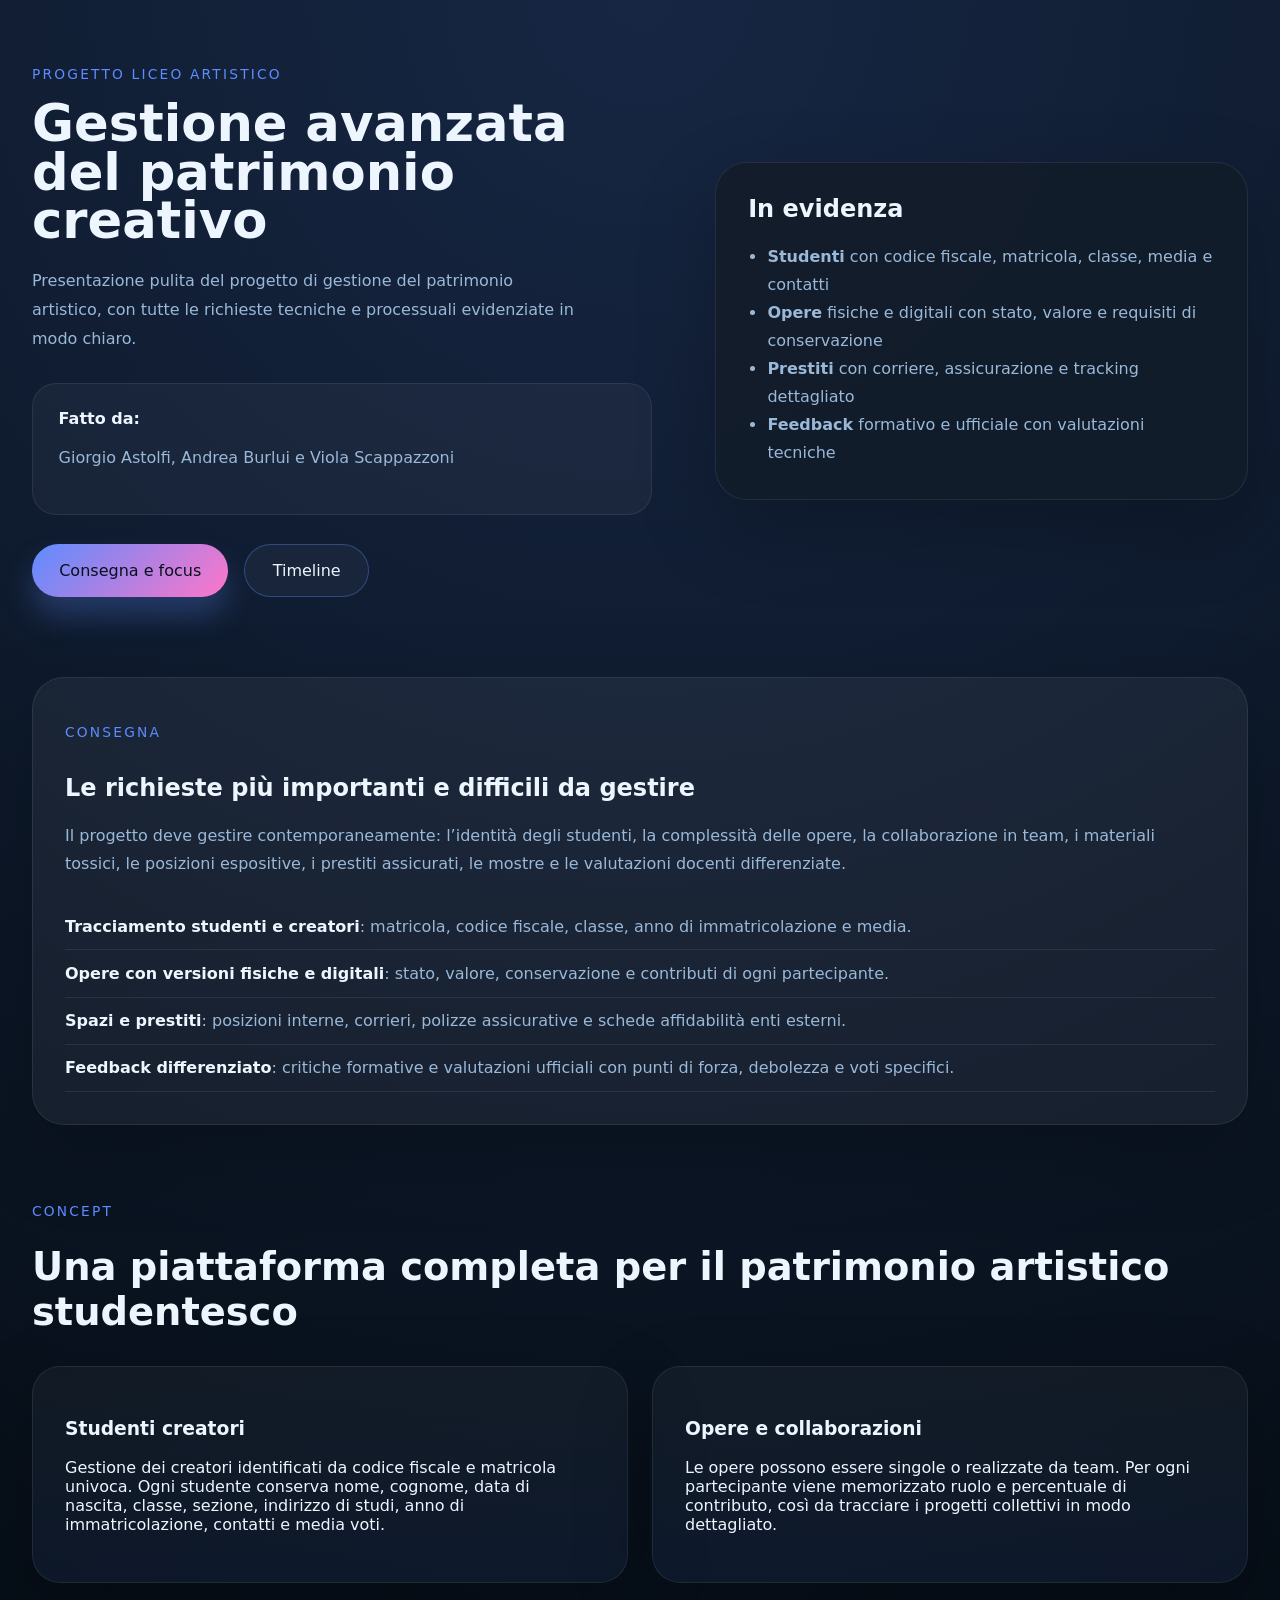
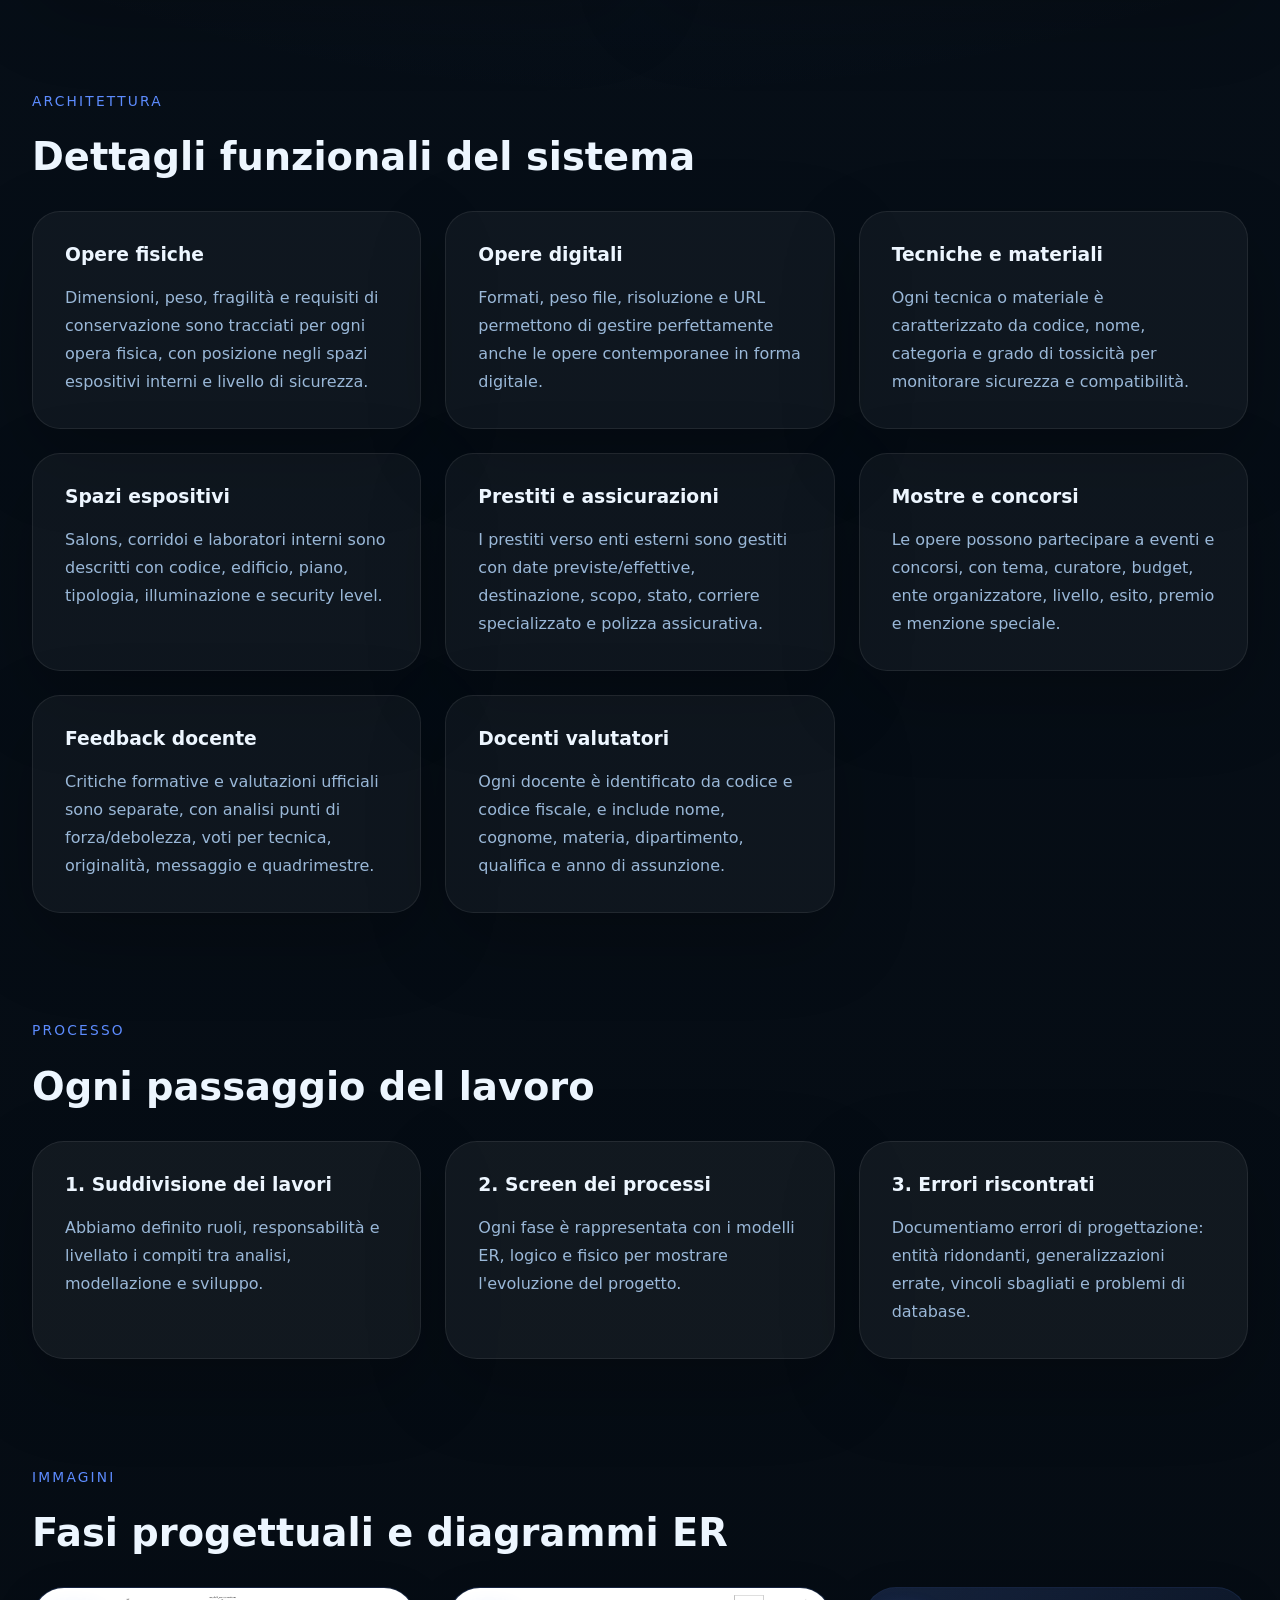
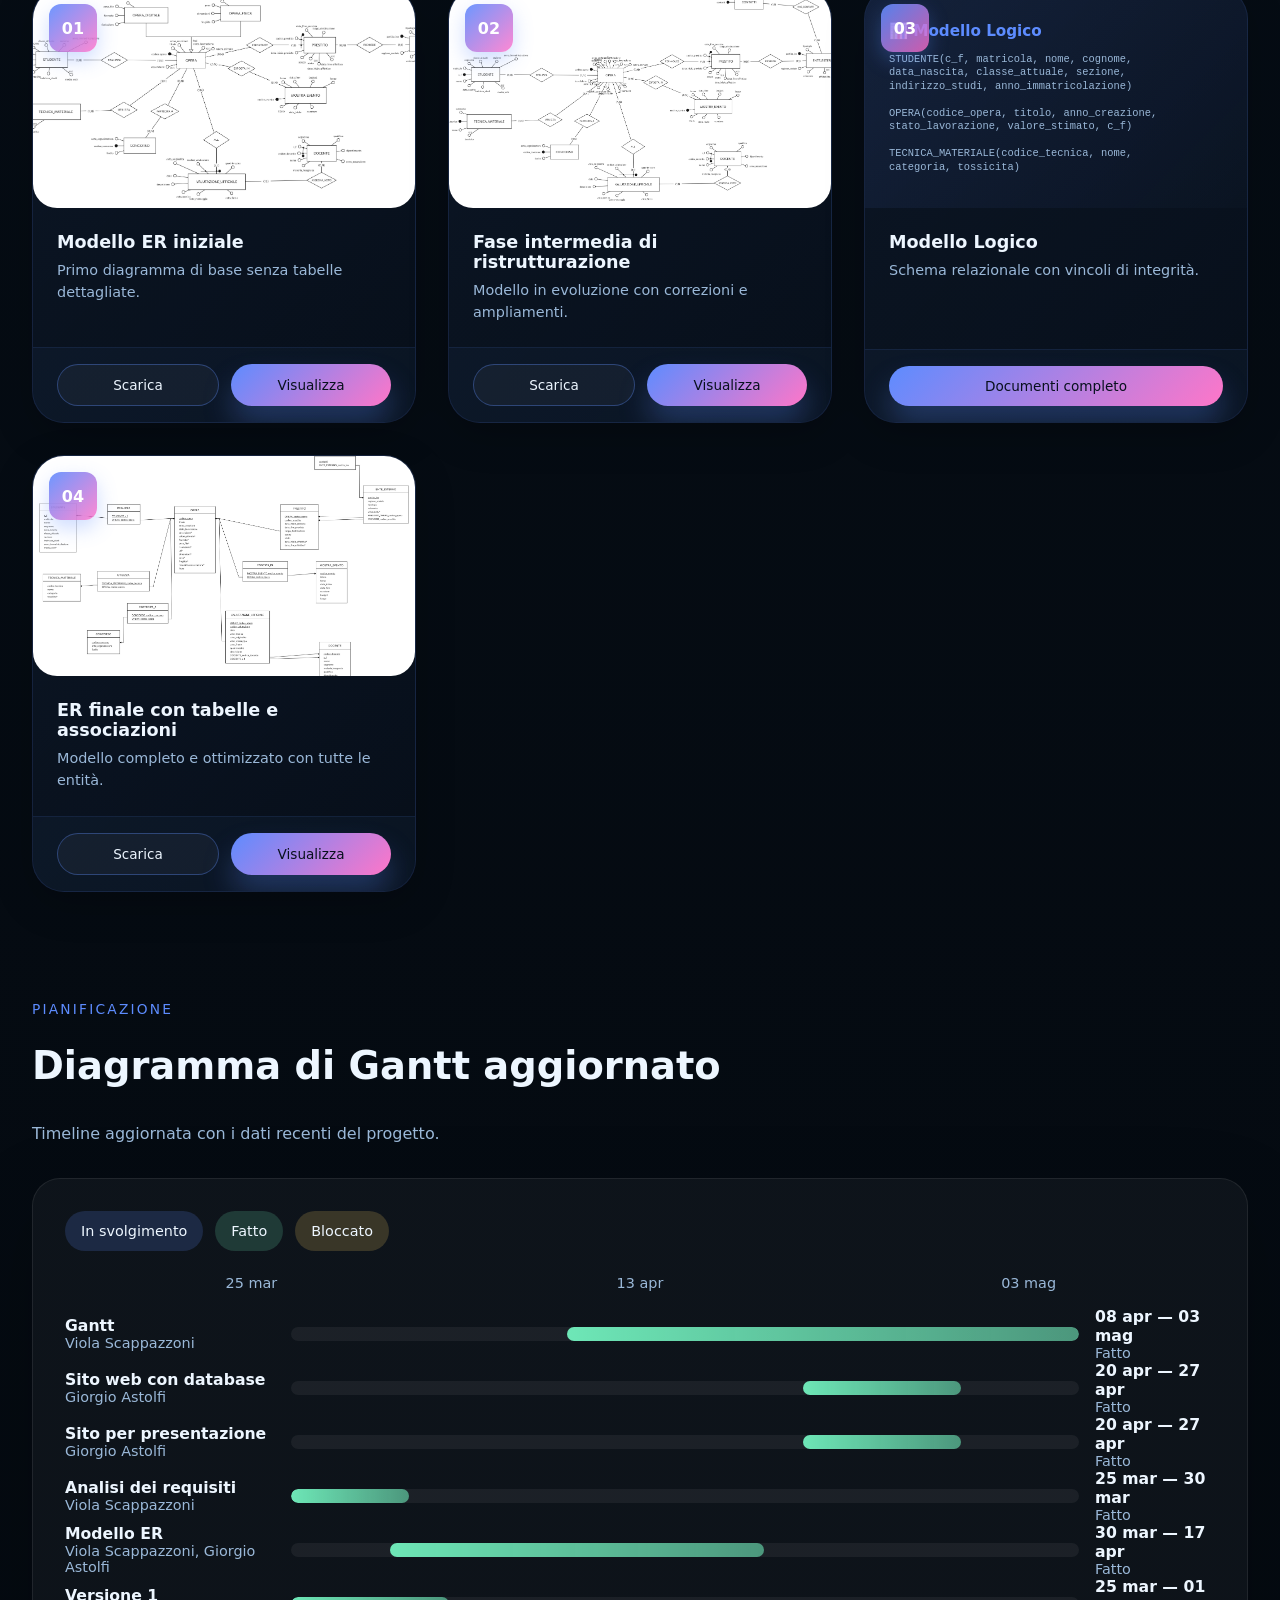
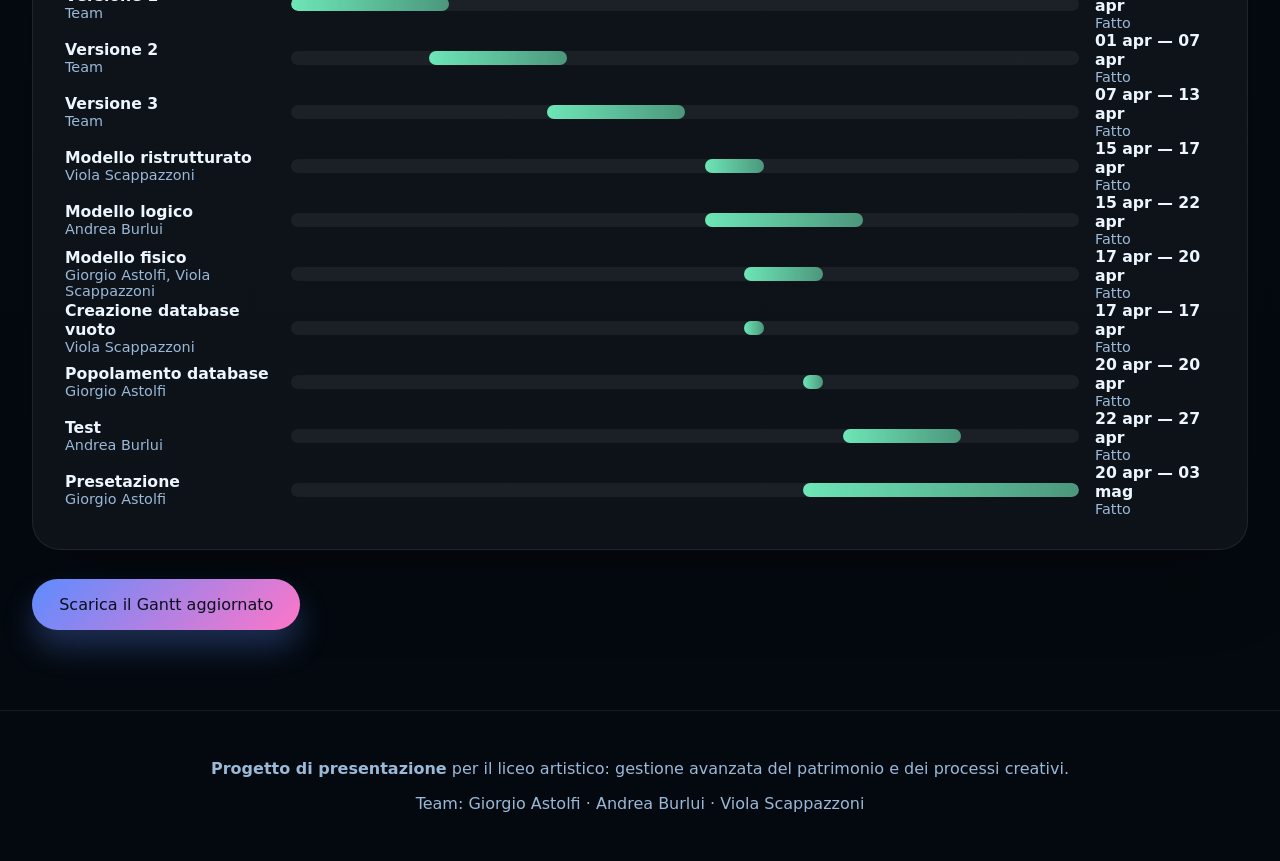
==== index.html @ c24af286 "a posto credo??" ====
<!DOCTYPE html>
<html lang="it">
<head>
  <meta charset="UTF-8" />
  <meta name="viewport" content="width=device-width, initial-scale=1.0" />
  <title>Gestione Patrimonio Artistico | Liceo Artistico</title>
  <link rel="stylesheet" href="styles.css" />
</head>
<body>
  <header class="hero">
    <div class="hero__content">
      <span class="eyebrow">Progetto liceo artistico</span>
      <h1>Gestione avanzata del patrimonio creativo</h1>
      <p>Presentazione pulita del progetto di gestione del patrimonio artistico, con tutte le richieste tecniche e processuali evidenziate in modo chiaro.</p>
      <div class="hero__meta">
        <strong>Fatto da:</strong>
        <p>Giorgio Astolfi, Andrea Burlui e Viola Scappazzoni</p>
      </div>
      <div class="hero__actions">
        <a class="button button--primary" href="#brief">Consegna e focus</a>
        <a class="button button--secondary" href="#gantt">Timeline</a>
      </div>
    </div>
    <aside class="hero__panel">
      <div class="panel-card">
        <h2>In evidenza</h2>
        <ul>
          <li><strong>Studenti</strong> con codice fiscale, matricola, classe, media e contatti</li>
          <li><strong>Opere</strong> fisiche e digitali con stato, valore e requisiti di conservazione</li>
          <li><strong>Prestiti</strong> con corriere, assicurazione e tracking dettagliato</li>
          <li><strong>Feedback</strong> formativo e ufficiale con valutazioni tecniche</li>
        </ul>
      </div>
    </aside>
  </header>

  <section id="brief" class="section section--brief">
    <div class="brief-card">
      <p class="section__eyebrow">Consegna</p>
      <h2>Le richieste più importanti e difficili da gestire</h2>
      <p class="lead">Il progetto deve gestire contemporaneamente: l’identità degli studenti, la complessità delle opere, la collaborazione in team, i materiali tossici, le posizioni espositive, i prestiti assicurati, le mostre e le valutazioni docenti differenziate.</p>
      <ul class="brief-list">
        <li><strong>Tracciamento studenti e creatori</strong>: matricola, codice fiscale, classe, anno di immatricolazione e media.</li>
        <li><strong>Opere con versioni fisiche e digitali</strong>: stato, valore, conservazione e contributi di ogni partecipante.</li>
        <li><strong>Spazi e prestiti</strong>: posizioni interne, corrieri, polizze assicurative e schede affidabilità enti esterni.</li>
        <li><strong>Feedback differenziato</strong>: critiche formative e valutazioni ufficiali con punti di forza, debolezza e voti specifici.</li>
      </ul>
    </div>
  </section>

  <main>
    <section id="overview" class="section section--intro">
      <div class="section__header">
        <p class="section__eyebrow">Concept</p>
        <h2>Una piattaforma completa per il patrimonio artistico studentesco</h2>
      </div>
      <div class="grid grid--2">
        <div class="card card--glow">
          <h3>Studenti creatori</h3>
          <p>Gestione dei creatori identificati da codice fiscale e matricola univoca. Ogni studente conserva nome, cognome, data di nascita, classe, sezione, indirizzo di studi, anno di immatricolazione, contatti e media voti.</p>
        </div>
        <div class="card card--glow">
          <h3>Opere e collaborazioni</h3>
          <p>Le opere possono essere singole o realizzate da team. Per ogni partecipante viene memorizzato ruolo e percentuale di contributo, così da tracciare i progetti collettivi in modo dettagliato.</p>
        </div>
      </div>
    </section>

    <section id="features" class="section section--features">
      <div class="section__header">
        <p class="section__eyebrow">Architettura</p>
        <h2>Dettagli funzionali del sistema</h2>
      </div>
      <div class="grid grid--3">
        <article class="feature-card">
          <h3>Opere fisiche</h3>
          <p>Dimensioni, peso, fragilità e requisiti di conservazione sono tracciati per ogni opera fisica, con posizione negli spazi espositivi interni e livello di sicurezza.</p>
        </article>
        <article class="feature-card">
          <h3>Opere digitali</h3>
          <p>Formati, peso file, risoluzione e URL permettono di gestire perfettamente anche le opere contemporanee in forma digitale.</p>
        </article>
        <article class="feature-card">
          <h3>Tecniche e materiali</h3>
          <p>Ogni tecnica o materiale è caratterizzato da codice, nome, categoria e grado di tossicità per monitorare sicurezza e compatibilità.</p>
        </article>
        <article class="feature-card">
          <h3>Spazi espositivi</h3>
          <p>Salons, corridoi e laboratori interni sono descritti con codice, edificio, piano, tipologia, illuminazione e security level.</p>
        </article>
        <article class="feature-card">
          <h3>Prestiti e assicurazioni</h3>
          <p>I prestiti verso enti esterni sono gestiti con date previste/effettive, destinazione, scopo, stato, corriere specializzato e polizza assicurativa.</p>
        </article>
        <article class="feature-card">
          <h3>Mostre e concorsi</h3>
          <p>Le opere possono partecipare a eventi e concorsi, con tema, curatore, budget, ente organizzatore, livello, esito, premio e menzione speciale.</p>
        </article>
        <article class="feature-card">
          <h3>Feedback docente</h3>
          <p>Critiche formative e valutazioni ufficiali sono separate, con analisi punti di forza/debolezza, voti per tecnica, originalità, messaggio e quadrimestre.</p>
        </article>
        <article class="feature-card">
          <h3>Docenti valutatori</h3>
          <p>Ogni docente è identificato da codice e codice fiscale, e include nome, cognome, materia, dipartimento, qualifica e anno di assunzione.</p>
        </article>
      </div>
    </section>

    <section id="process" class="section section--workflow">
      <div class="section__header">
        <p class="section__eyebrow">Processo</p>
        <h2>Ogni passaggio del lavoro</h2>
      </div>
      <div class="grid grid--3">
        <article class="process-card">
          <h3>1. Suddivisione dei lavori</h3>
          <p>Abbiamo definito ruoli, responsabilità e livellato i compiti tra analisi, modellazione e sviluppo.</p>
        </article>
        <article class="process-card">
          <h3>2. Screen dei processi</h3>
          <p>Ogni fase è rappresentata con i modelli ER, logico e fisico per mostrare l'evoluzione del progetto.</p>
        </article>
        <article class="process-card">
          <h3>3. Errori riscontrati</h3>
          <p>Documentiamo errori di progettazione: entità ridondanti, generalizzazioni errate, vincoli sbagliati e problemi di database.</p>
        </article>
      </div>
    </section>

    <section id="diagrams" class="section section--media">
      <div class="section__header">
        <p class="section__eyebrow">Immagini</p>
        <h2>Fasi progettuali e diagrammi ER</h2>
      </div>
      <div class="media-grid">
        <figure class="media-figure media-figure--1">
          <div class="media-badge">01</div>
          <a class="media-link" href="assets/ER_artistico_pre_ristrutturazione_corretto_3_c.jpg" target="_blank" rel="noreferrer">
            <img src="assets/ER_artistico_pre_ristrutturazione_corretto_3_c.jpg" alt="Modello ER iniziale" />
          </a>
          <figcaption>
            <h3>Modello ER iniziale</h3>
            <p>Primo diagramma di base senza tabelle dettagliate.</p>
          </figcaption>
          <div class="media-actions">
            <a class="button button--secondary" href="assets/ER_artistico_pre_ristrutturazione_corretto_3_c.jpg" download="ER_artistico_pre_ristrutturazione_corretto_3_c.jpg">Scarica</a>
            <a class="button button--primary" href="assets/ER_artistico_pre_ristrutturazione_corretto_3_c.jpg" target="_blank" rel="noreferrer">Visualizza</a>
          </div>
        </figure>
        <figure class="media-figure media-figure--2">
          <div class="media-badge">02</div>
          <a class="media-link" href="assets/er senza tabelle_r.jpg" target="_blank" rel="noreferrer">
            <img src="assets/er senza tabelle_r.jpg" alt="Fase intermedia di ristrutturazione" />
          </a>
          <figcaption>
            <h3>Fase intermedia di ristrutturazione</h3>
            <p>Modello in evoluzione con correzioni e ampliamenti.</p>
          </figcaption>
          <div class="media-actions">
            <a class="button button--secondary" href="assets/er senza tabelle_r.jpg" download="er senza tabelle_r.jpg">Scarica</a>
            <a class="button button--primary" href="assets/er senza tabelle_r.jpg" target="_blank" rel="noreferrer">Visualizza</a>
          </div>
        </figure>
        <figure class="media-figure media-figure--3">
          <div class="media-badge">03</div>
          <a class="media-link" href="#" target="_blank" rel="noreferrer">
            <div class="media-logical">
              <h4>📊 Modello Logico</h4>
              <pre>STUDENTE(c_f, matricola, nome, cognome,
data_nascita, classe_attuale, sezione,
indirizzo_studi, anno_immatricolazione)

OPERA(codice_opera, titolo, anno_creazione,
stato_lavorazione, valore_stimato, c_f)

TECNICA_MATERIALE(codice_tecnica, nome,
categoria, tossicita)</pre>
            </div>
          </a>
          <figcaption>
            <h3>Modello Logico</h3>
            <p>Schema relazionale con vincoli di integrità.</p>
          </figcaption>
          <div class="media-actions">
            <a class="button button--primary" href="Modello_logico_artistico.docx" download="Modello_logico_artistico.docx">Documenti completo</a>
          </div>
        </figure>
        <figure class="media-figure media-figure--4">
          <div class="media-badge">04</div>
          <a class="media-link" href="assets/ER_artistico_ristrutturato_con_tabelle_t.jpg" target="_blank" rel="noreferrer">
            <img src="assets/ER_artistico_ristrutturato_con_tabelle_t.jpg" alt="ER finale con tabelle" />
          </a>
          <figcaption>
            <h3>ER finale con tabelle e associazioni</h3>
            <p>Modello completo e ottimizzato con tutte le entità.</p>
          </figcaption>
          <div class="media-actions">
            <a class="button button--secondary" href="assets/ER_artistico_ristrutturato_con_tabelle_t.jpg" download="ER_artistico_ristrutturato_con_tabelle_t.jpg">Scarica</a>
            <a class="button button--primary" href="assets/ER_artistico_ristrutturato_con_tabelle_t.jpg" target="_blank" rel="noreferrer">Visualizza</a>
          </div>
        </figure>
      </div>
    </section>

    <section id="gantt" class="section section--timeline">
      <div class="section__header">
        <p class="section__eyebrow">Pianificazione</p>
        <h2>Diagramma di Gantt aggiornato</h2>
      </div>
      <p class="section__copy">Timeline aggiornata con i dati recenti del progetto.</p>
      <div class="timeline-card">
        <div class="timeline__legend">
          <span class="legend-item legend-item--active">In svolgimento</span>
          <span class="legend-item legend-item--completed">Fatto</span>
          <span class="legend-item legend-item--blocked">Bloccato</span>
        </div>
        <div class="timeline" aria-label="Diagramma di Gantt">
          <div class="timeline__header"></div>
          <div id="timeline-body"></div>
        </div>
      </div>
      <div class="cta-row">
        <a class="button button--primary" href="Gantt.pdf" target="_blank">Scarica il Gantt aggiornato</a>
      </div>
    </section>
  </main>

  <footer class="footer">
    <div>
      <p><strong>Progetto di presentazione</strong> per il liceo artistico: gestione avanzata del patrimonio e dei processi creativi.</p>
      <p>Team: Giorgio Astolfi · Andrea Burlui · Viola Scappazzoni</p>
    </div>
  </footer>

  <script src="script.js"></script>
</body>
</html>
---- styles.css ----
:root {
  color-scheme: dark;
  --bg: #08101e;
  --surface: rgba(18, 29, 43, 0.95);
  --surface-strong: #102039;
  --text: #edf6ff;
  --text-muted: #9ab8d8;
  --primary: #5d8cff;
  --accent: #ff76c8;
  --success: #6ee7b7;
  --warning: #ffd166;
  --shadow: 0 28px 80px rgba(0, 0, 0, 0.22);
}

* {
  box-sizing: border-box;
}

html {
  scroll-behavior: smooth;
}

body {
  margin: 0;
  font-family: Inter, system-ui, -apple-system, BlinkMacSystemFont, "Segoe UI", sans-serif;
  background: radial-gradient(circle at top, rgba(93, 140, 255, 0.18), transparent 30%),
              linear-gradient(180deg, #07101a 0%, #04090f 100%);
  color: var(--text);
  min-height: 100vh;
}

img {
  max-width: 100%;
  display: block;
  border-radius: 24px;
}

a {
  color: inherit;
  text-decoration: none;
}

button, .button {
  font: inherit;
}

.hero {
  display: grid;
  grid-template-columns: 1.1fr 0.9fr;
  gap: 2rem;
  padding: 4rem 2rem 2rem;
  max-width: 1280px;
  margin: 0 auto;
  align-items: center;
}

.hero__content {
  max-width: 620px;
  animation: fadeInUp 0.9s ease both;
}

.hero__content .eyebrow,
.section__eyebrow {
  display: inline-flex;
  align-items: center;
  gap: 0.5rem;
  text-transform: uppercase;
  letter-spacing: 0.16em;
  color: var(--primary);
  font-size: 0.86rem;
}

.hero h1 {
  margin: 1rem 0 1.4rem;
  font-size: clamp(3rem, 4vw, 4.4rem);
  line-height: 0.95;
}

.hero p {
  max-width: 34rem;
  line-height: 1.8;
  color: var(--text-muted);
}

.hero__meta {
  margin-top: 1.8rem;
  padding: 1.6rem;
  background: rgba(255, 255, 255, 0.04);
  border: 1px solid rgba(255, 255, 255, 0.08);
  border-radius: 24px;
}

.hero__actions {
  display: flex;
  flex-wrap: wrap;
  gap: 1rem;
  margin-top: 1.8rem;
}

.button {
  border-radius: 999px;
  padding: 1rem 1.7rem;
  display: inline-flex;
  align-items: center;
  justify-content: center;
  transition: transform 0.25s ease, box-shadow 0.25s ease, background 0.25s ease;
}

.button:hover {
  transform: translateY(-2px);
}

.button--primary {
  background: linear-gradient(135deg, var(--primary), var(--accent));
  color: #08101e;
  box-shadow: 0 18px 30px rgba(93, 140, 255, 0.28);
}

.button--secondary {
  border: 1px solid rgba(93, 140, 255, 0.35);
  color: var(--text);
  background: rgba(255, 255, 255, 0.04);
}

.hero__panel {
  position: relative;
  display: grid;
  gap: 1rem;
  align-self: center;
  animation: fadeInUp 1.1s ease both;
}

.panel-card {
  background: var(--surface);
  padding: 2rem;
  border-radius: 32px;
  border: 1px solid rgba(255, 255, 255, 0.08);
  box-shadow: var(--shadow);
}

.panel-card h2 {
  margin-top: 0;
}

.panel-card ul {
  margin: 1rem 0 0;
  padding-left: 1.2rem;
  color: var(--text-muted);
  line-height: 1.75;
}

.section {
  max-width: 1280px;
  margin: 0 auto;
  padding: 3rem 2rem;
}

.section--intro {
  padding-top: 1rem;
}

.section--brief .brief-card,
.section--workflow .process-card {
  background: rgba(255, 255, 255, 0.05);
  border: 1px solid rgba(255, 255, 255, 0.08);
  border-radius: 32px;
  padding: 2rem;
  box-shadow: var(--shadow);
}

.section--brief .lead {
  margin: 1rem 0 1.5rem;
  color: var(--text-muted);
  line-height: 1.8;
}

.brief-list {
  list-style: none;
  margin: 0;
  padding: 0;
}

.brief-list li {
  padding: 0.85rem 0;
  border-bottom: 1px solid rgba(255,255,255,0.08);
  color: var(--text-muted);
}

.brief-list li strong {
  color: var(--text);
}

.process-card h3 {
  margin-top: 0;
}

.process-card p {
  margin: 0.9rem 0 0;
  color: var(--text-muted);
  line-height: 1.75;
}

.section__header {
  margin-bottom: 2rem;
}

.section__header h2 {
  margin: 0.75rem 0 0;
  font-size: clamp(2rem, 3vw, 2.8rem);
}

.section__copy {
  margin-bottom: 1.8rem;
  color: var(--text-muted);
  max-width: 720px;
  line-height: 1.8;
}

.grid {
  display: grid;
  gap: 1.5rem;
}

.grid--2 {
  grid-template-columns: repeat(2, minmax(0, 1fr));
}

.grid--3 {
  grid-template-columns: repeat(3, minmax(0, 1fr));
}

.card,
.feature-card,
.timeline-card {
  background: rgba(255, 255, 255, 0.04);
  border: 1px solid rgba(255, 255, 255, 0.08);
  border-radius: 28px;
  padding: 2rem;
  box-shadow: var(--shadow);
}

.card--glow {
  background: linear-gradient(180deg, rgba(255,255,255,0.04), rgba(93,140,255,0.08));
}

.feature-card h3 {
  margin-top: 0;
}

.feature-card p {
  margin: 0.9rem 0 0;
  line-height: 1.75;
  color: var(--text-muted);
}

.media-grid {
  display: grid;
  gap: 2rem;
  grid-template-columns: repeat(2, minmax(0, 1fr));
}

.media-figure {
  position: relative;
  margin: 0;
  overflow: hidden;
  background: linear-gradient(135deg, rgba(93,140,255,0.08), rgba(93,140,255,0.03));
  border: 1px solid rgba(93,140,255,0.15);
  border-radius: 32px;
  padding: 0;
  display: flex;
  flex-direction: column;
  box-shadow: 0 12px 40px rgba(0,0,0,0.2);
  transition: transform 0.3s ease, box-shadow 0.3s ease, border-color 0.3s ease;
}

.media-figure:hover {
  transform: translateY(-4px);
  box-shadow: 0 20px 60px rgba(93,140,255,0.15);
  border-color: rgba(93,140,255,0.3);
}

.media-badge {
  position: absolute;
  top: 1rem;
  left: 1rem;
  width: 3rem;
  height: 3rem;
  background: linear-gradient(135deg, rgba(93,140,255,0.9), rgba(255,107,200,0.8));
  border-radius: 12px;
  display: flex;
  align-items: center;
  justify-content: center;
  font-weight: 700;
  font-size: 1rem;
  color: white;
  z-index: 10;
  box-shadow: 0 8px 20px rgba(93,140,255,0.3);
}

.media-figure img {
  width: 100%;
  height: 220px;
  object-fit: cover;
  display: block;
  transition: transform 0.3s ease;
}

.media-figure:hover img {
  transform: scale(1.03);
}

.media-logical {
  background: linear-gradient(135deg, rgba(93,140,255,0.1), rgba(93,140,255,0.02));
  padding: 1.5rem;
  font-size: 0.7rem;
  color: var(--text-muted);
  overflow-x: auto;
  min-height: 220px;
  display: flex;
  flex-direction: column;
  justify-content: center;
}

.media-logical h4 {
  margin: 0 0 0.8rem 0;
  color: var(--primary);
  font-size: 0.95rem;
}

.media-logical pre {
  margin: 0;
  font-family: 'Courier New', monospace;
  line-height: 1.3;
  font-size: 0.65rem;
}

.media-figure figcaption {
  padding: 1.5rem;
  flex: 1;
  display: flex;
  flex-direction: column;
}

.media-figure figcaption h3 {
  margin: 0 0 0.5rem 0;
  font-size: 1.1rem;
  color: var(--text);
}

.media-figure figcaption p {
  margin: 0;
  font-size: 0.9rem;
  color: var(--text-muted);
  line-height: 1.5;
}

.media-actions {
  padding: 1rem 1.5rem;
  display: flex;
  flex-wrap: wrap;
  gap: 0.75rem;
  border-top: 1px solid rgba(93,140,255,0.1);
  background: rgba(93,140,255,0.04);
}

.media-actions .button {
  padding: 0.75rem 1rem;
  font-size: 0.85rem;
  flex: 1;
  min-width: 120px;
}

.section--media .media-grid {
  grid-template-columns: repeat(2, minmax(0, 1fr));
}

.timeline-card {
  overflow: hidden;
}

.timeline__legend {
  display: flex;
  flex-wrap: wrap;
  gap: 0.75rem;
  margin-bottom: 1.5rem;
}

.legend-item {
  padding: 0.75rem 1rem;
  border-radius: 999px;
  font-size: 0.9rem;
  color: var(--text);
  background: rgba(255,255,255,0.05);
}

.legend-item--active {
  background: rgba(93,140,255,0.18);
}

.legend-item--completed {
  background: rgba(110,231,183,0.18);
}

.legend-item--blocked {
  background: rgba(255,209,102,0.18);
}

.timeline {
  display: grid;
  gap: 1rem;
}

.timeline__header {
  display: grid;
  grid-template-columns: repeat(3, minmax(0, 1fr));
  gap: 1rem;
  font-size: 0.9rem;
  color: var(--text-muted);
  text-align: center;
}

.timeline-row {
  display: grid;
  gap: 1rem;
  grid-template-columns: 210px minmax(0, 1fr) 120px;
  align-items: center;
}

.timeline-row strong {
  font-size: 0.98rem;
}

.timeline-row span {
  display: block;
  font-size: 0.9rem;
  color: var(--text-muted);
}

.timeline-bar-wrapper {
  position: relative;
  height: 14px;
  border-radius: 999px;
  background: rgba(255,255,255,0.06);
  overflow: hidden;
}

.timeline-bar {
  position: absolute;
  height: 100%;
  border-radius: 999px;
  transform-origin: left;
  animation: growBar 0.9s ease forwards;
}

.status-active { background: linear-gradient(90deg, rgba(93,140,255,1), rgba(93,140,255,0.6)); }
.status-completed { background: linear-gradient(90deg, rgba(110,231,183,1), rgba(110,231,183,0.6)); }
.status-blocked { background: linear-gradient(90deg, rgba(255,209,102,1), rgba(255,209,102,0.6)); }

.section--media .media-grid {
  grid-template-columns: repeat(3, minmax(0, 1fr));
}

.section--workflow .grid {
  gap: 1.5rem;
}

.cta-row {
  margin-top: 1.8rem;
}

.footer {
  padding: 2rem;
  margin-top: 2rem;
  border-top: 1px solid rgba(255,255,255,0.08);
  text-align: center;
  color: var(--text-muted);
}

@media (max-width: 960px) {
  .grid--2,
  .grid--3,
  .media-grid {
    grid-template-columns: 1fr;
  }
  .timeline-row {
    grid-template-columns: 1fr;
  }
}

@media (max-width: 680px) {
  .hero {
    padding-top: 3rem;
  }
  .hero__panel,
  .hero__actions {
    align-items: stretch;
  }
}

@keyframes fadeInUp {
  from { opacity: 0; transform: translateY(24px); }
  to { opacity: 1; transform: translateY(0); }
}

@keyframes growBar {
  from { transform: scaleX(0); }
  to { transform: scaleX(1); }
}
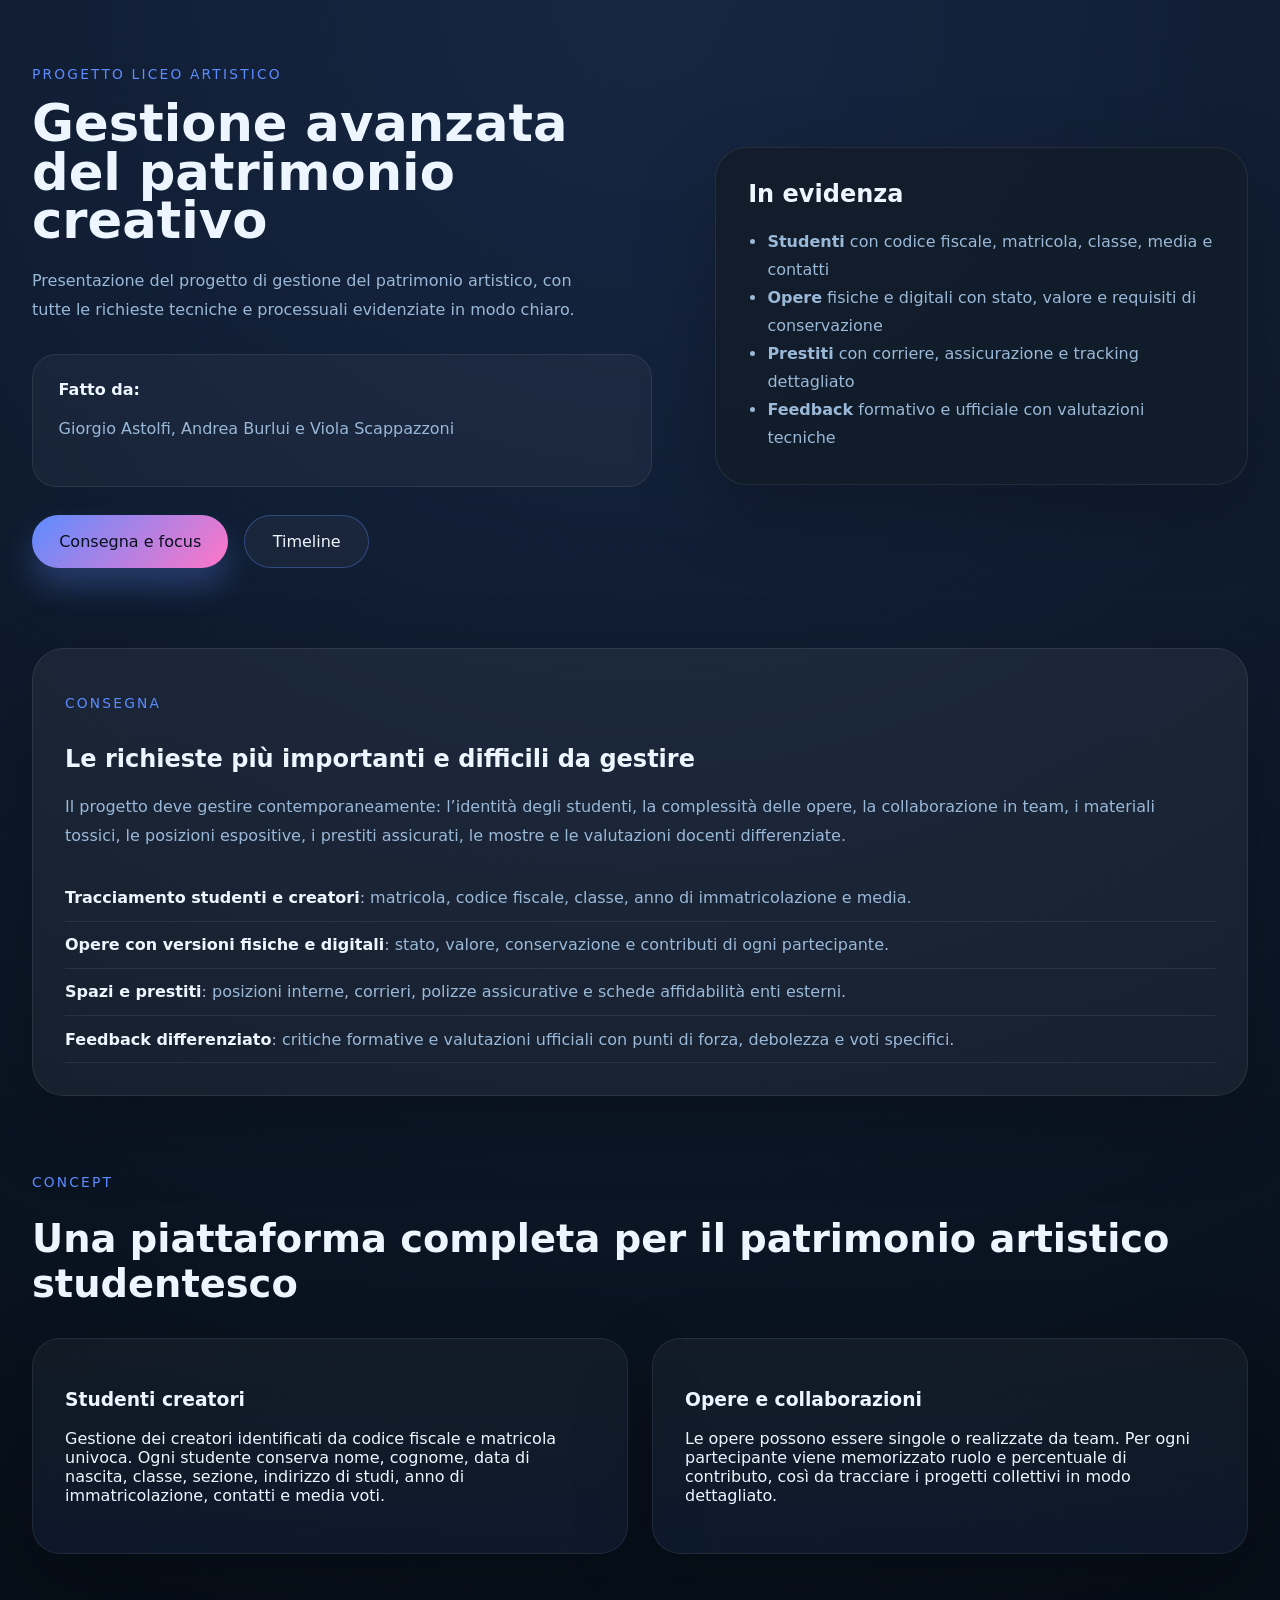
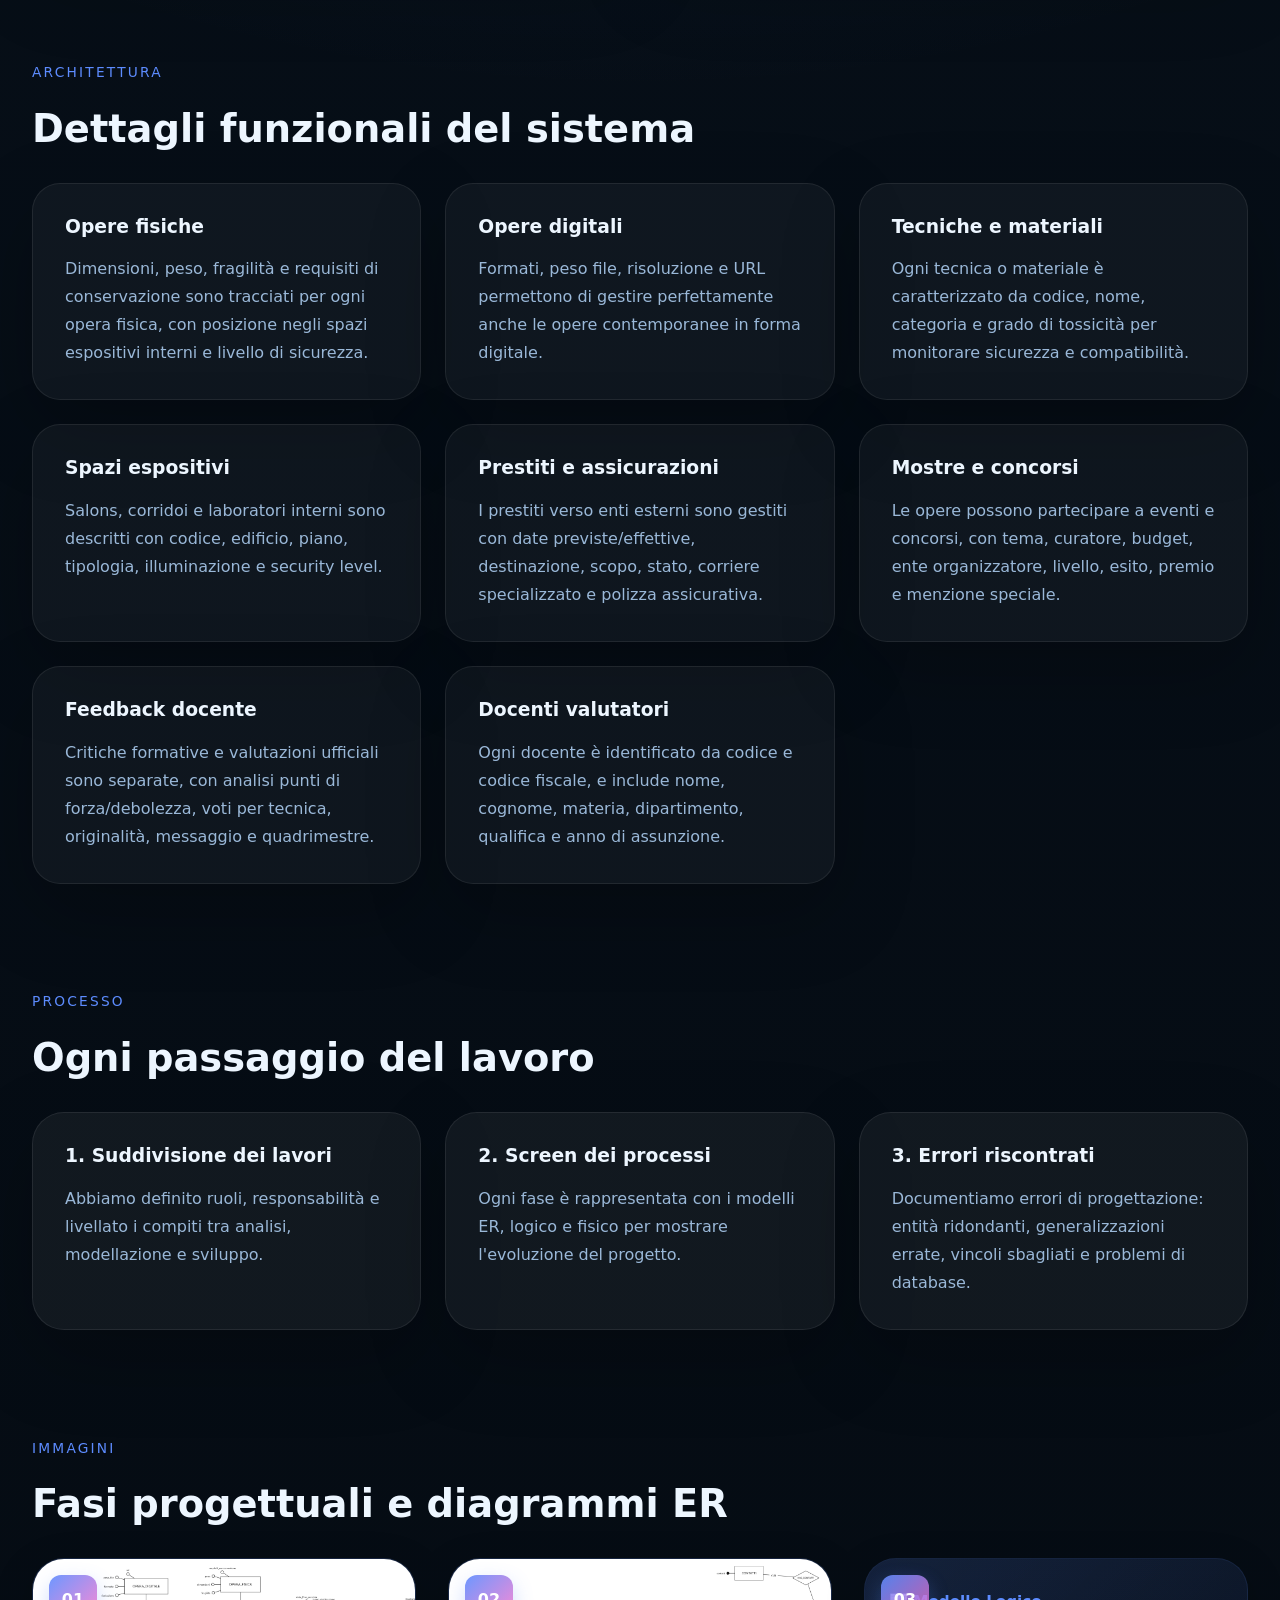
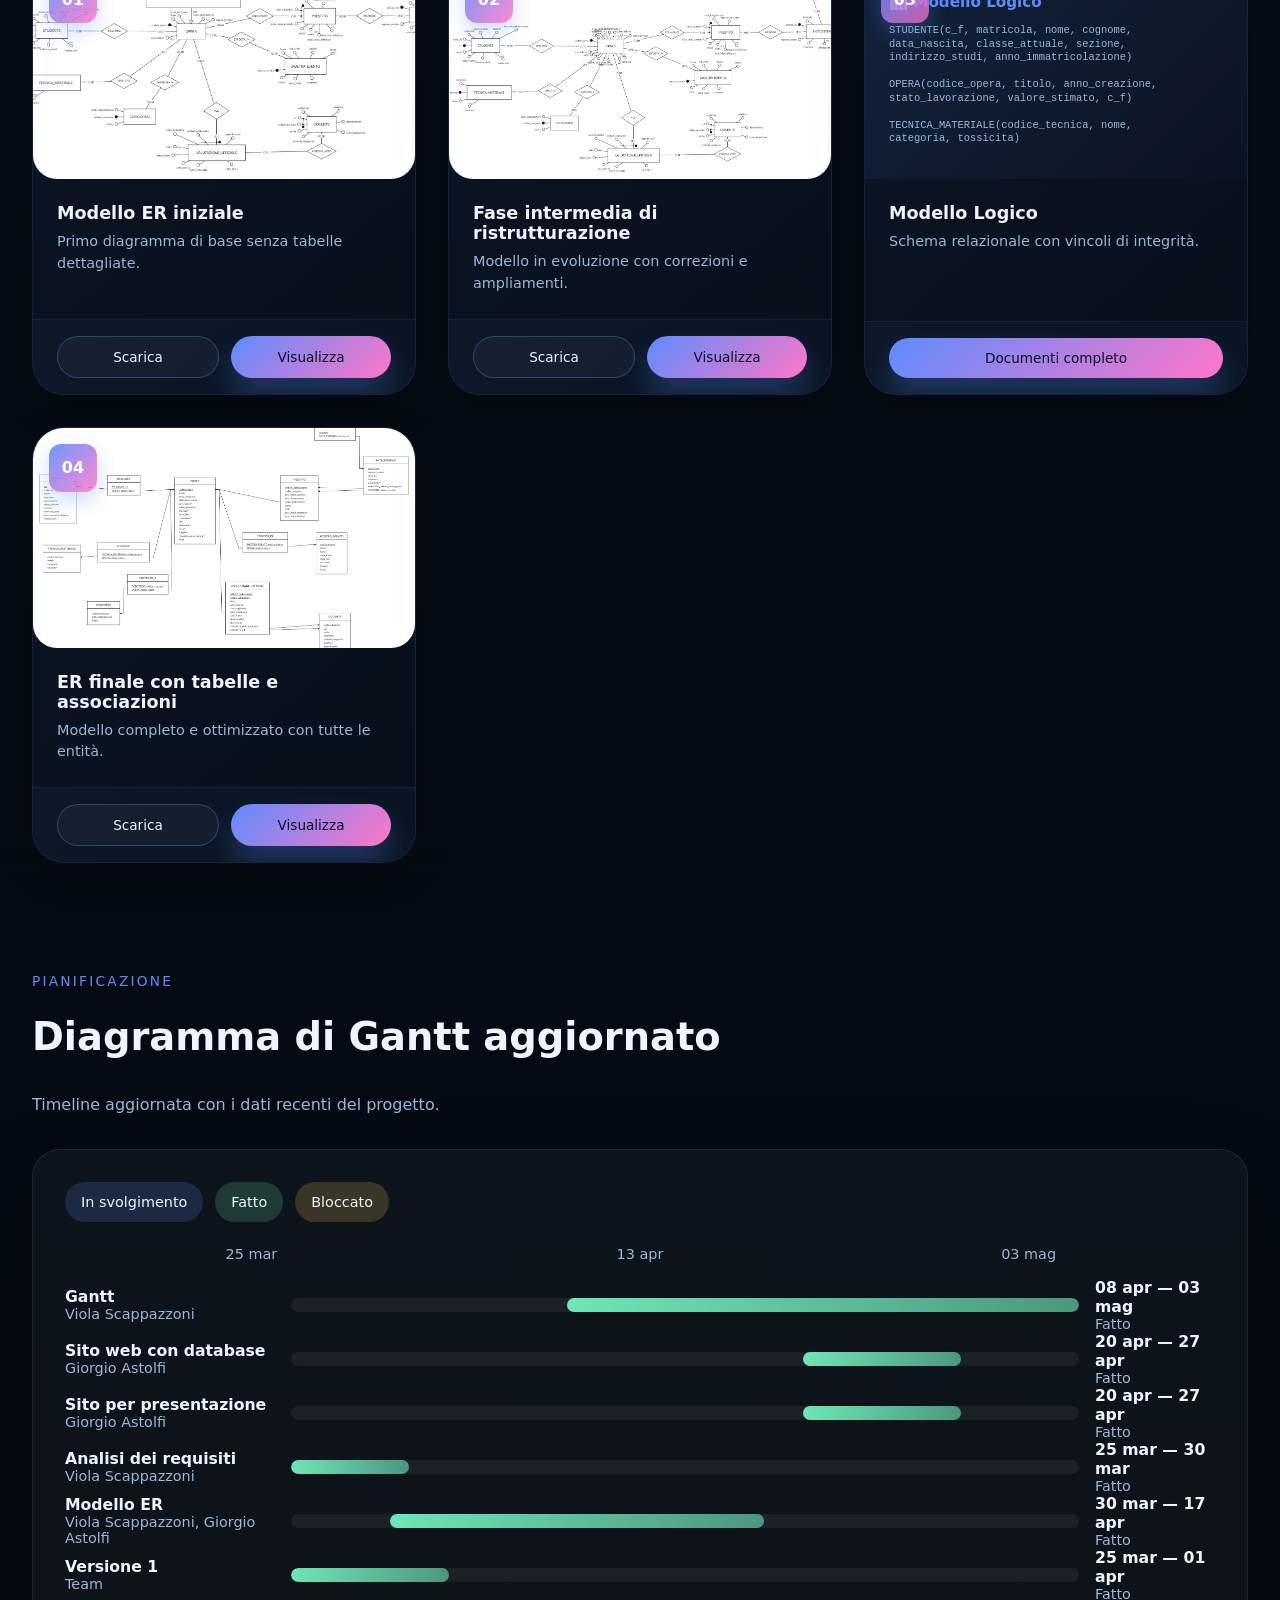
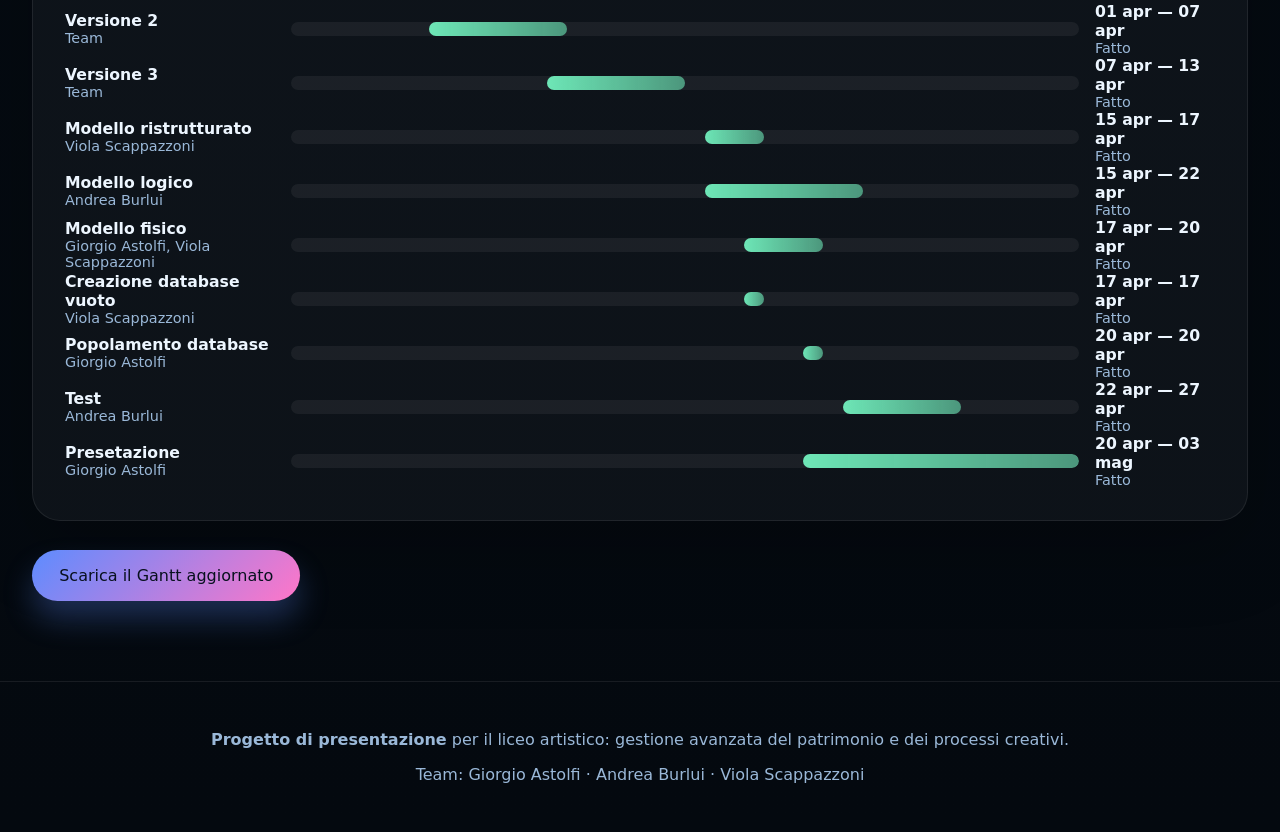
==== commit cf0f472f: "tolto "pulita" dal heading 1" ====
--- a/index.html
+++ b/index.html
@@ -11,7 +11,7 @@
     <div class="hero__content">
       <span class="eyebrow">Progetto liceo artistico</span>
       <h1>Gestione avanzata del patrimonio creativo</h1>
-      <p>Presentazione pulita del progetto di gestione del patrimonio artistico, con tutte le richieste tecniche e processuali evidenziate in modo chiaro.</p>
+      <p>Presentazione del progetto di gestione del patrimonio artistico, con tutte le richieste tecniche e processuali evidenziate in modo chiaro.</p>
       <div class="hero__meta">
         <strong>Fatto da:</strong>
         <p>Giorgio Astolfi, Andrea Burlui e Viola Scappazzoni</p>
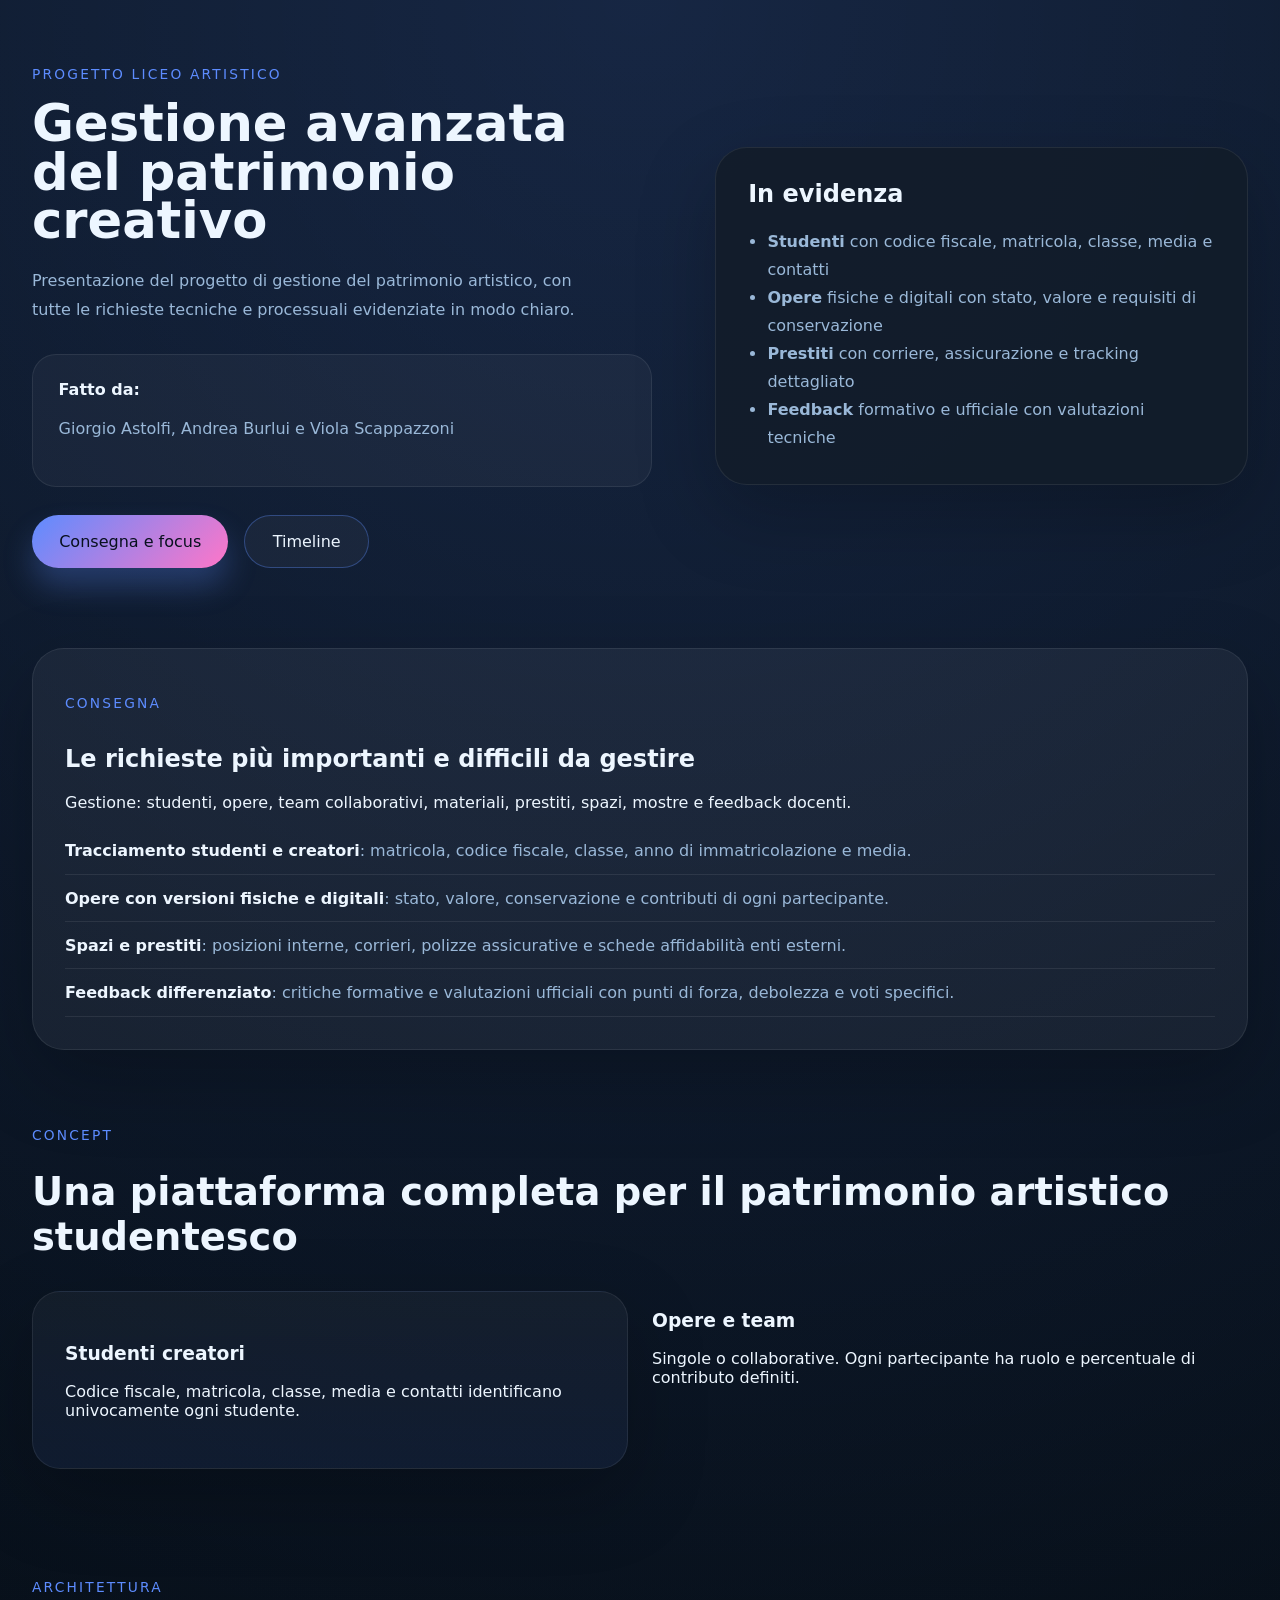
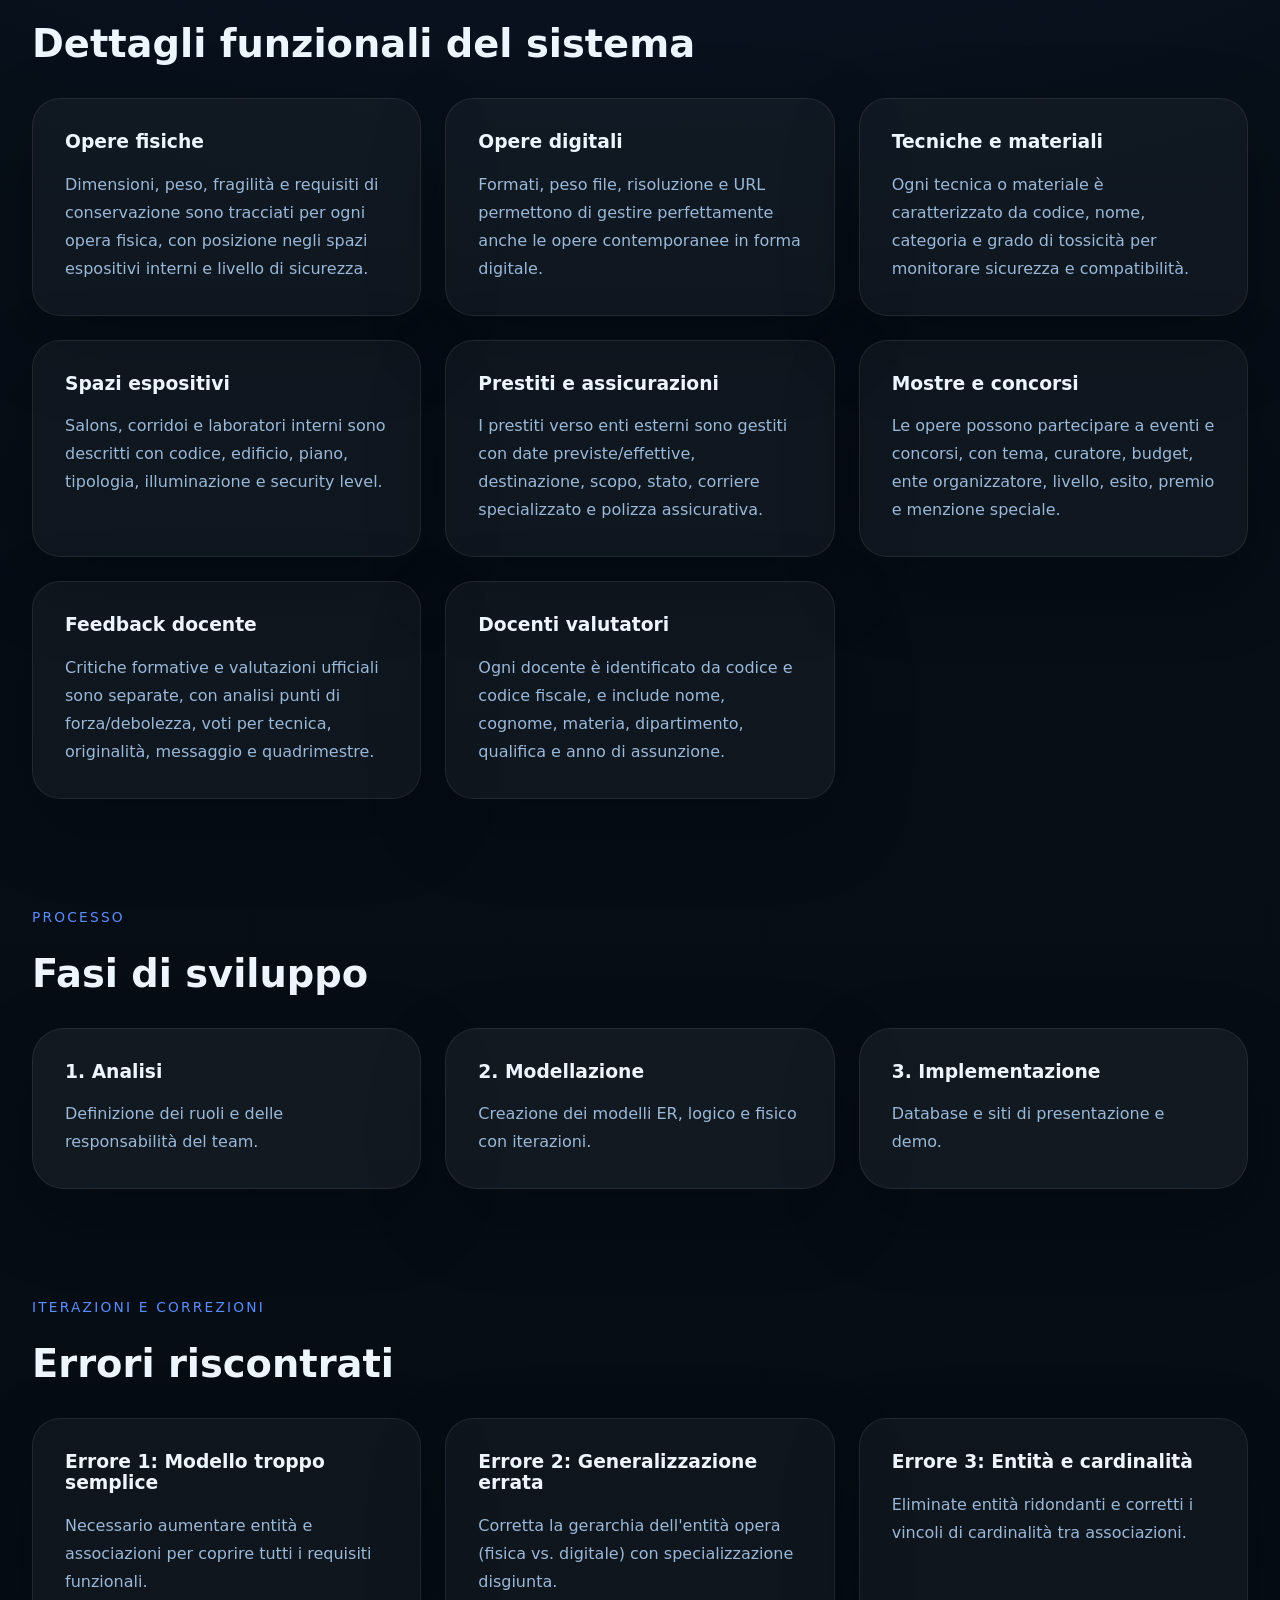
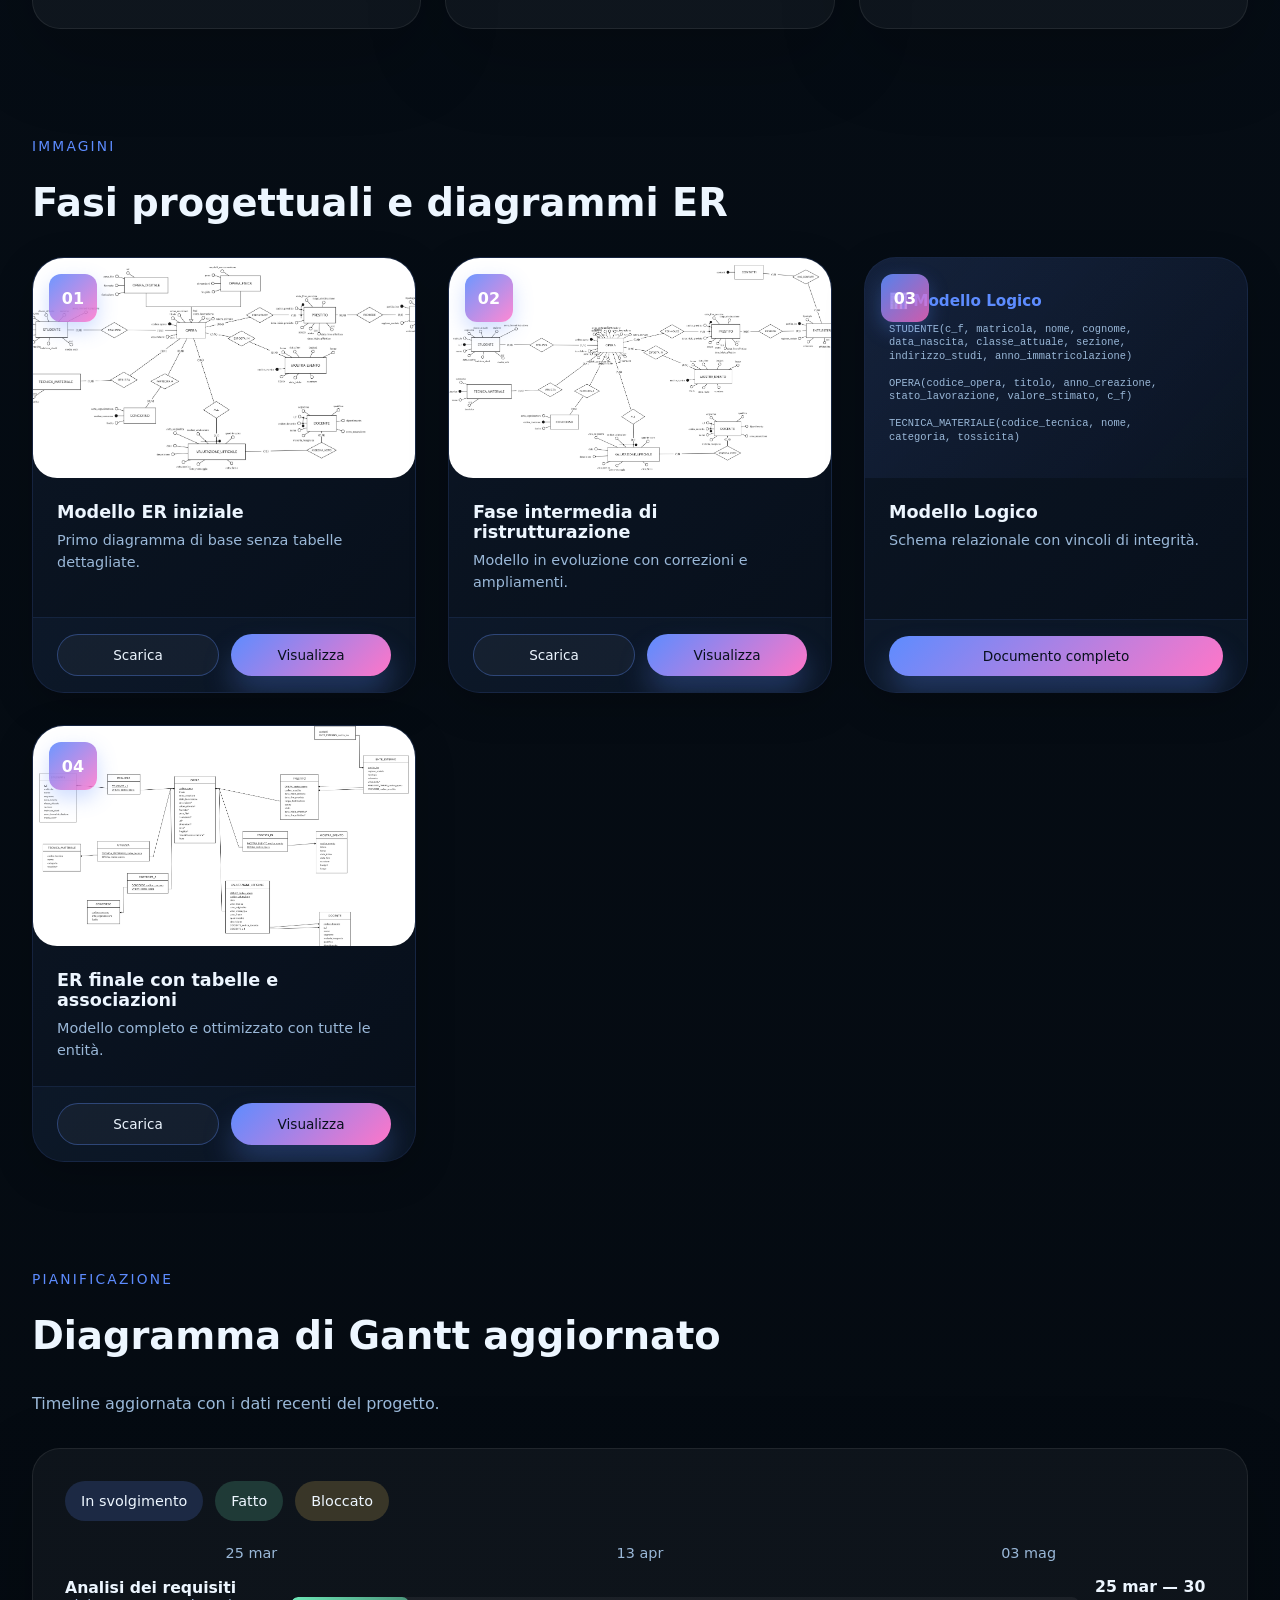
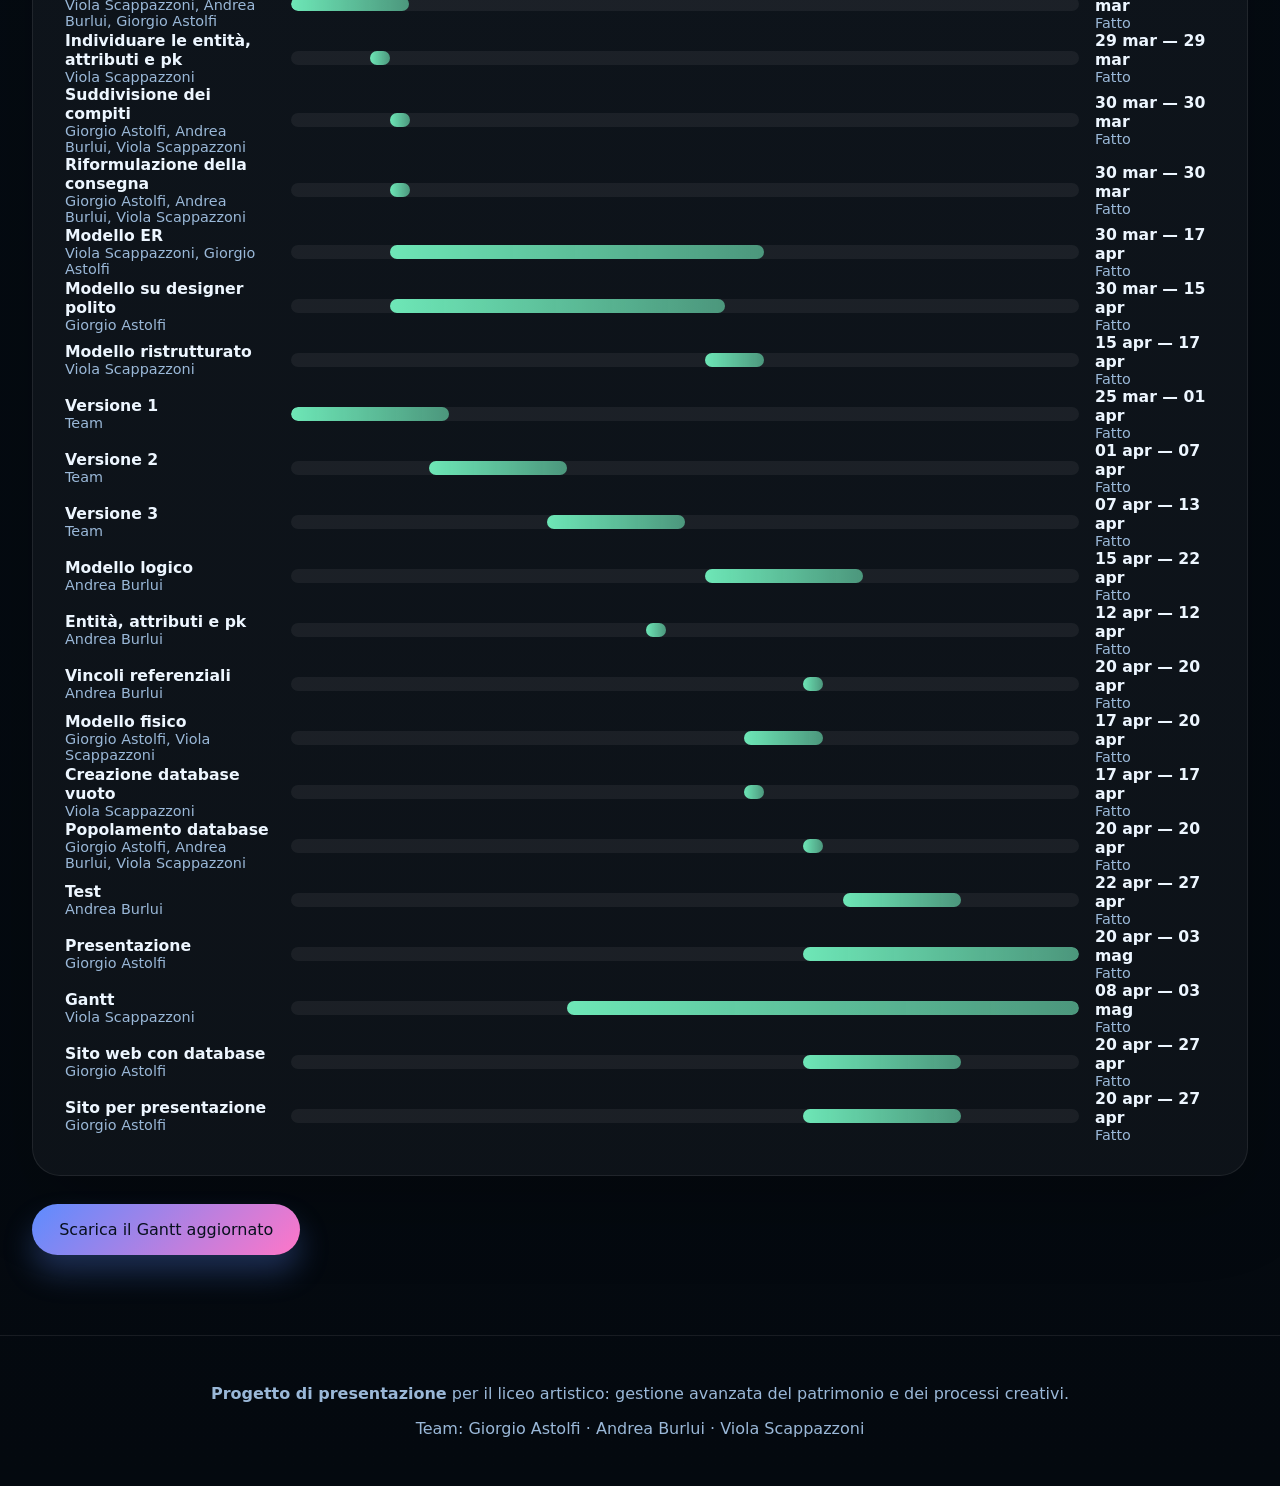
==== commit ed4c5984: "mnodifiche finali" ====
--- a/index.html
+++ b/index.html
@@ -38,7 +38,7 @@
     <div class="brief-card">
       <p class="section__eyebrow">Consegna</p>
       <h2>Le richieste più importanti e difficili da gestire</h2>
-      <p class="lead">Il progetto deve gestire contemporaneamente: l’identità degli studenti, la complessità delle opere, la collaborazione in team, i materiali tossici, le posizioni espositive, i prestiti assicurati, le mostre e le valutazioni docenti differenziate.</p>
+      <p class=\"lead\">Gestione: studenti, opere, team collaborativi, materiali, prestiti, spazi, mostre e feedback docenti.</p>
       <ul class="brief-list">
         <li><strong>Tracciamento studenti e creatori</strong>: matricola, codice fiscale, classe, anno di immatricolazione e media.</li>
         <li><strong>Opere con versioni fisiche e digitali</strong>: stato, valore, conservazione e contributi di ogni partecipante.</li>
@@ -57,11 +57,11 @@
       <div class="grid grid--2">
         <div class="card card--glow">
           <h3>Studenti creatori</h3>
-          <p>Gestione dei creatori identificati da codice fiscale e matricola univoca. Ogni studente conserva nome, cognome, data di nascita, classe, sezione, indirizzo di studi, anno di immatricolazione, contatti e media voti.</p>
-        </div>
-        <div class="card card--glow">
-          <h3>Opere e collaborazioni</h3>
-          <p>Le opere possono essere singole o realizzate da team. Per ogni partecipante viene memorizzato ruolo e percentuale di contributo, così da tracciare i progetti collettivi in modo dettagliato.</p>
+          <p>Codice fiscale, matricola, classe, media e contatti identificano univocamente ogni studente.</p>
+        </div>
+        <div class=\"card card--glow\">
+          <h3>Opere e team</h3>
+          <p>Singole o collaborative. Ogni partecipante ha ruolo e percentuale di contributo definiti.</p>
         </div>
       </div>
     </section>
@@ -110,20 +110,41 @@
     <section id="process" class="section section--workflow">
       <div class="section__header">
         <p class="section__eyebrow">Processo</p>
-        <h2>Ogni passaggio del lavoro</h2>
+        <h2>Fasi di sviluppo</h2>
       </div>
       <div class="grid grid--3">
         <article class="process-card">
-          <h3>1. Suddivisione dei lavori</h3>
-          <p>Abbiamo definito ruoli, responsabilità e livellato i compiti tra analisi, modellazione e sviluppo.</p>
+          <h3>1. Analisi</h3>
+          <p>Definizione dei ruoli e delle responsabilità del team.</p>
         </article>
         <article class="process-card">
-          <h3>2. Screen dei processi</h3>
-          <p>Ogni fase è rappresentata con i modelli ER, logico e fisico per mostrare l'evoluzione del progetto.</p>
+          <h3>2. Modellazione</h3>
+          <p>Creazione dei modelli ER, logico e fisico con iterazioni.</p>
         </article>
         <article class="process-card">
-          <h3>3. Errori riscontrati</h3>
-          <p>Documentiamo errori di progettazione: entità ridondanti, generalizzazioni errate, vincoli sbagliati e problemi di database.</p>
+          <h3>3. Implementazione</h3>
+          <p>Database e siti di presentazione e demo.</p>
+        </article>
+      </div>
+    </section>
+
+    <section id="errors" class="section section--errors">
+      <div class="section__header">
+        <p class="section__eyebrow">Iterazioni e correzioni</p>
+        <h2>Errori riscontrati</h2>
+      </div>
+      <div class="grid grid--3">
+        <article class="feature-card">
+          <h3>Errore 1: Modello troppo semplice</h3>
+          <p>Necessario aumentare entità e associazioni per coprire tutti i requisiti funzionali.</p>
+        </article>
+        <article class="feature-card">
+          <h3>Errore 2: Generalizzazione errata</h3>
+          <p>Corretta la gerarchia dell'entità opera (fisica vs. digitale) con specializzazione disgiunta.</p>
+        </article>
+        <article class="feature-card">
+          <h3>Errore 3: Entità e cardinalità</h3>
+          <p>Eliminate entità ridondanti e corretti i vincoli di cardinalità tra associazioni.</p>
         </article>
       </div>
     </section>
@@ -164,7 +185,7 @@
         </figure>
         <figure class="media-figure media-figure--3">
           <div class="media-badge">03</div>
-          <a class="media-link" href="#" target="_blank" rel="noreferrer">
+          <a class="media-link" href="Modello_logico_artistico.docx" download="Modello_logico_artistico.docx">
             <div class="media-logical">
               <h4>📊 Modello Logico</h4>
               <pre>STUDENTE(c_f, matricola, nome, cognome,
@@ -183,7 +204,7 @@
             <p>Schema relazionale con vincoli di integrità.</p>
           </figcaption>
           <div class="media-actions">
-            <a class="button button--primary" href="Modello_logico_artistico.docx" download="Modello_logico_artistico.docx">Documenti completo</a>
+            <a class="button button--primary" href="Modello_logico_artistico.docx" download="Modello_logico_artistico.docx">Documento completo</a>
           </div>
         </figure>
         <figure class="media-figure media-figure--4">
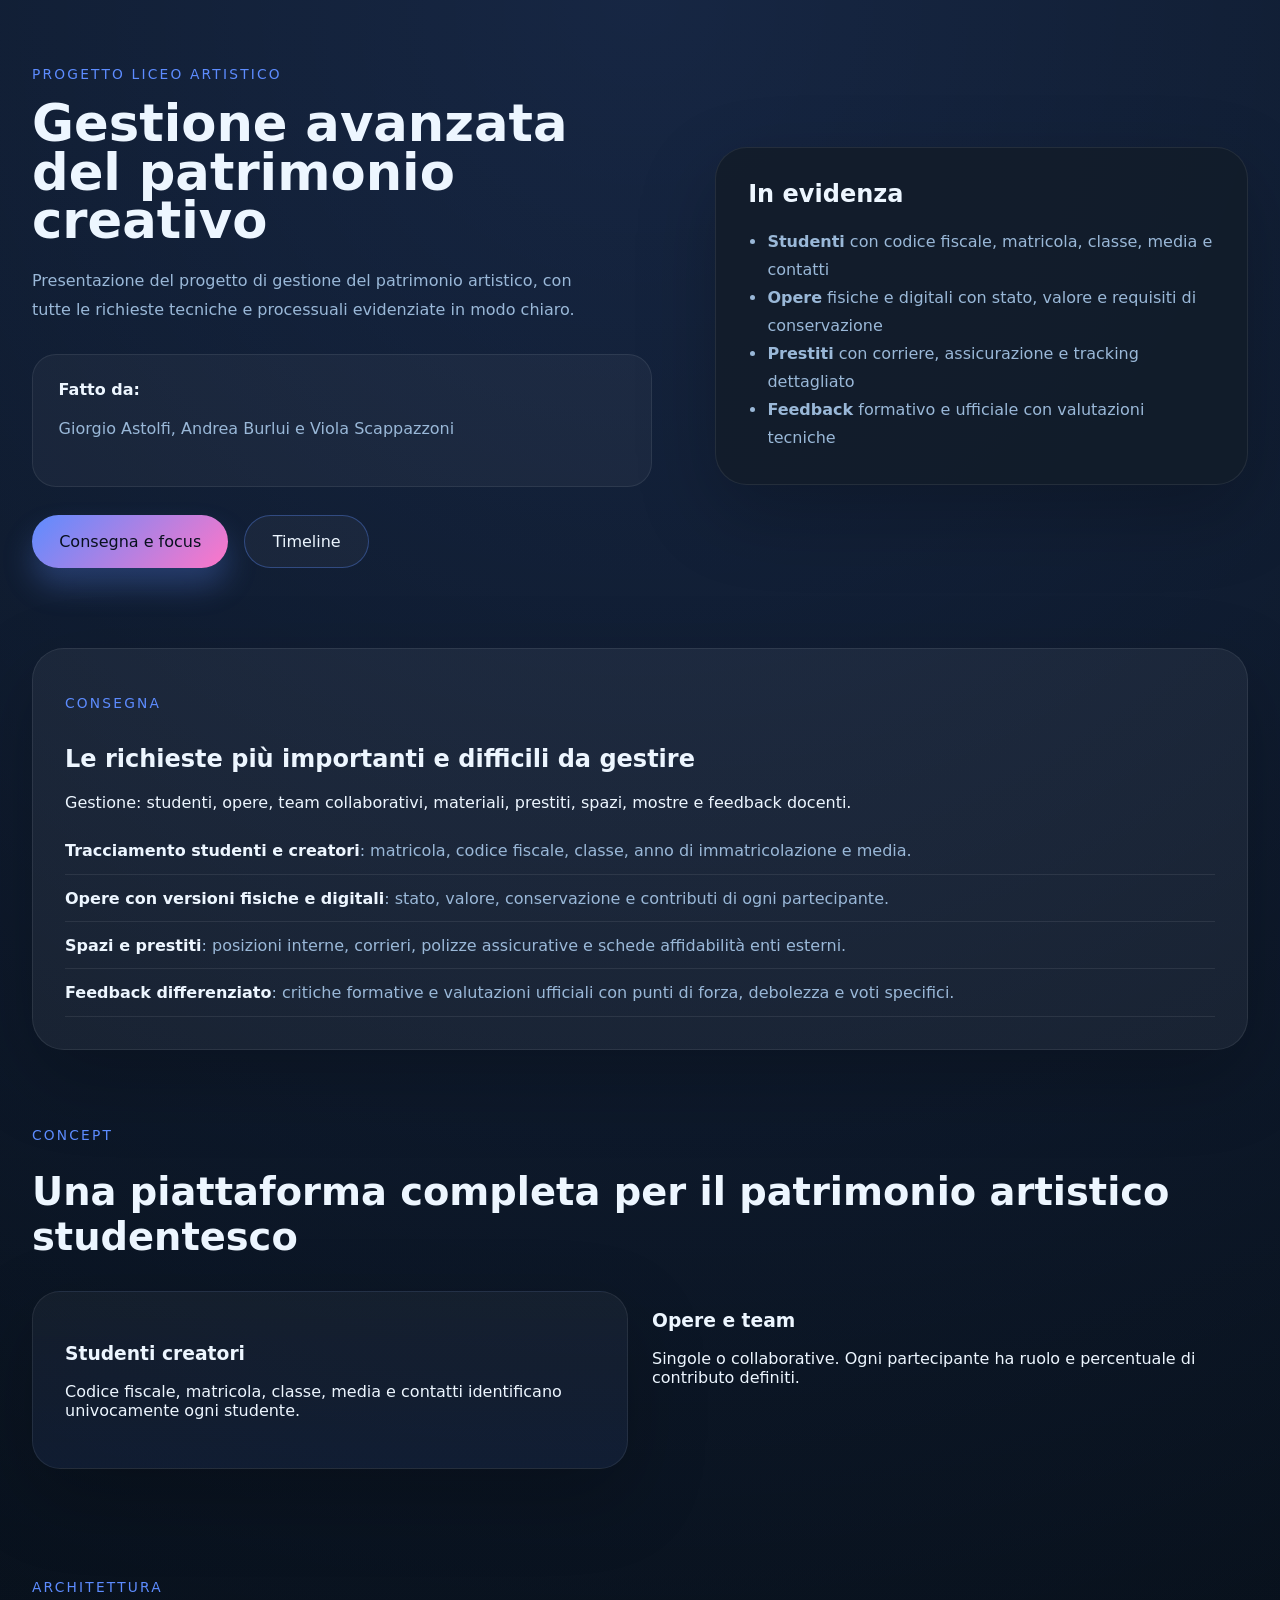
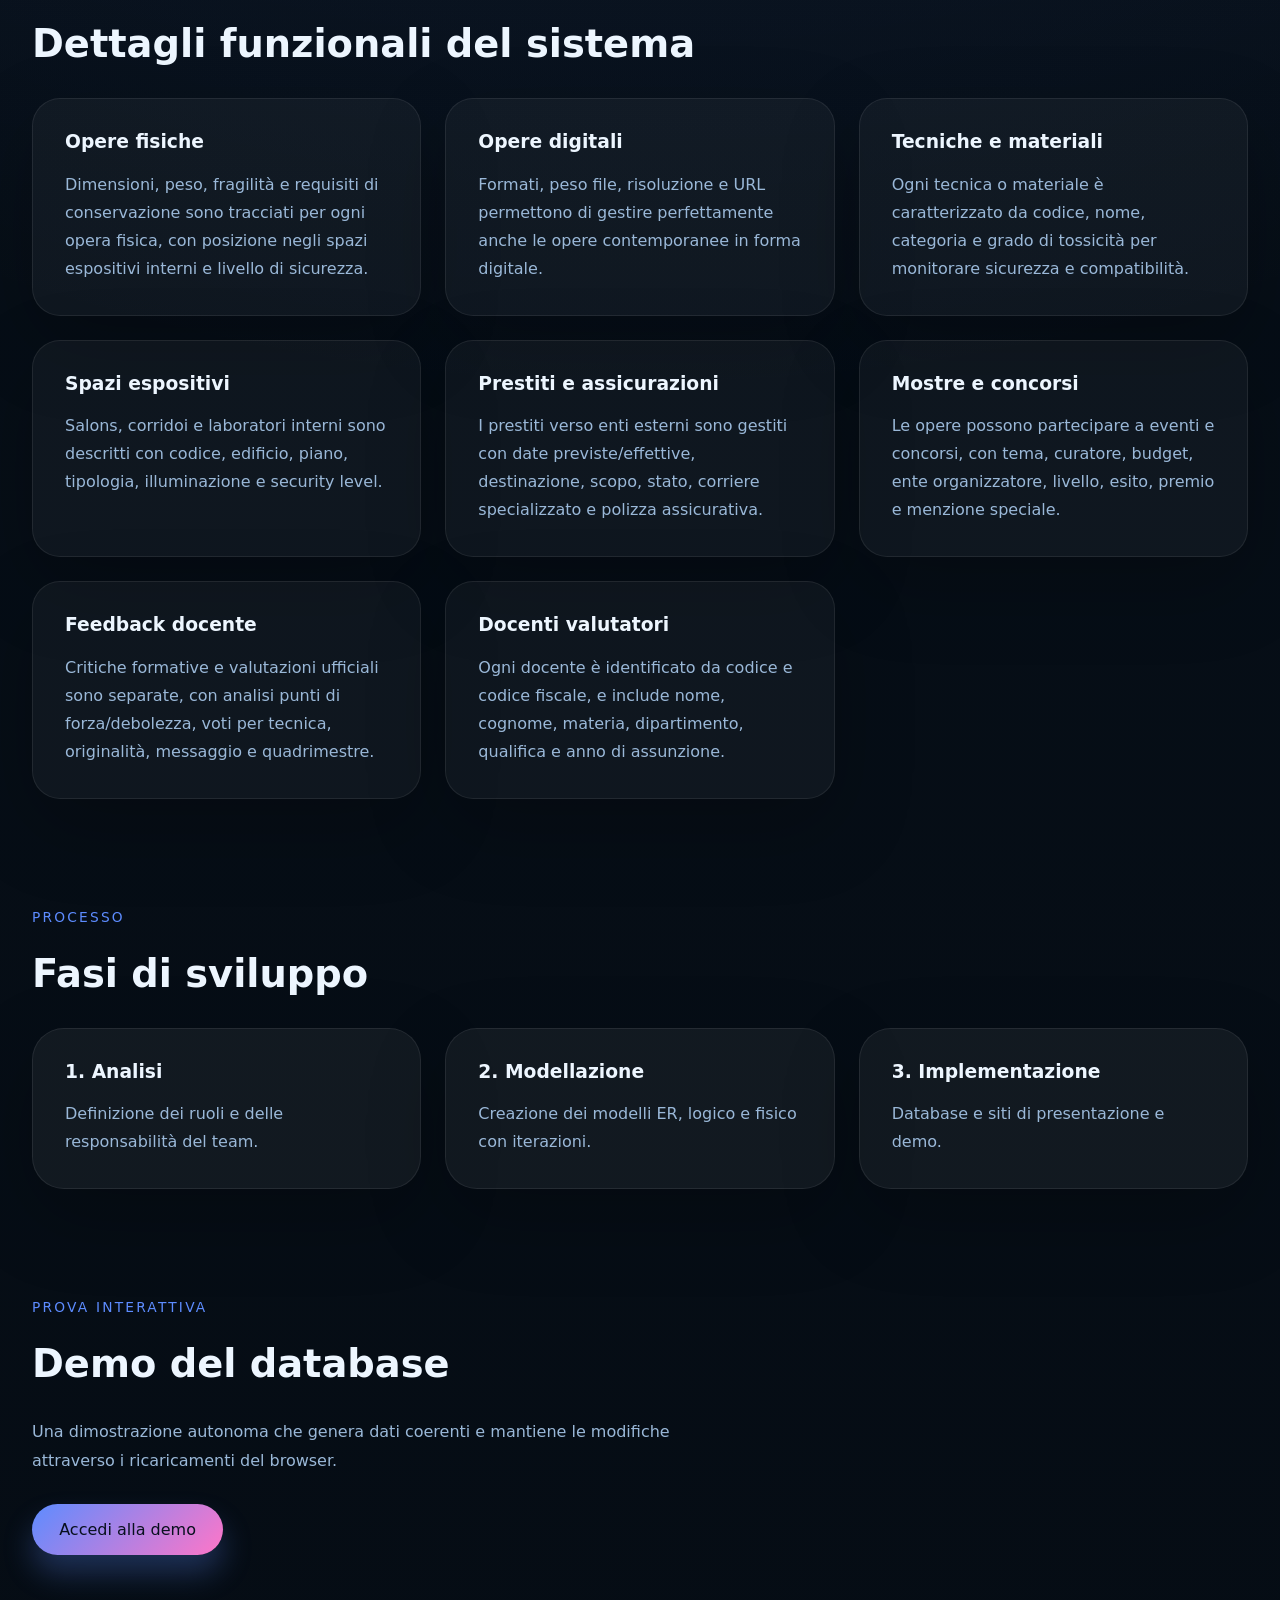
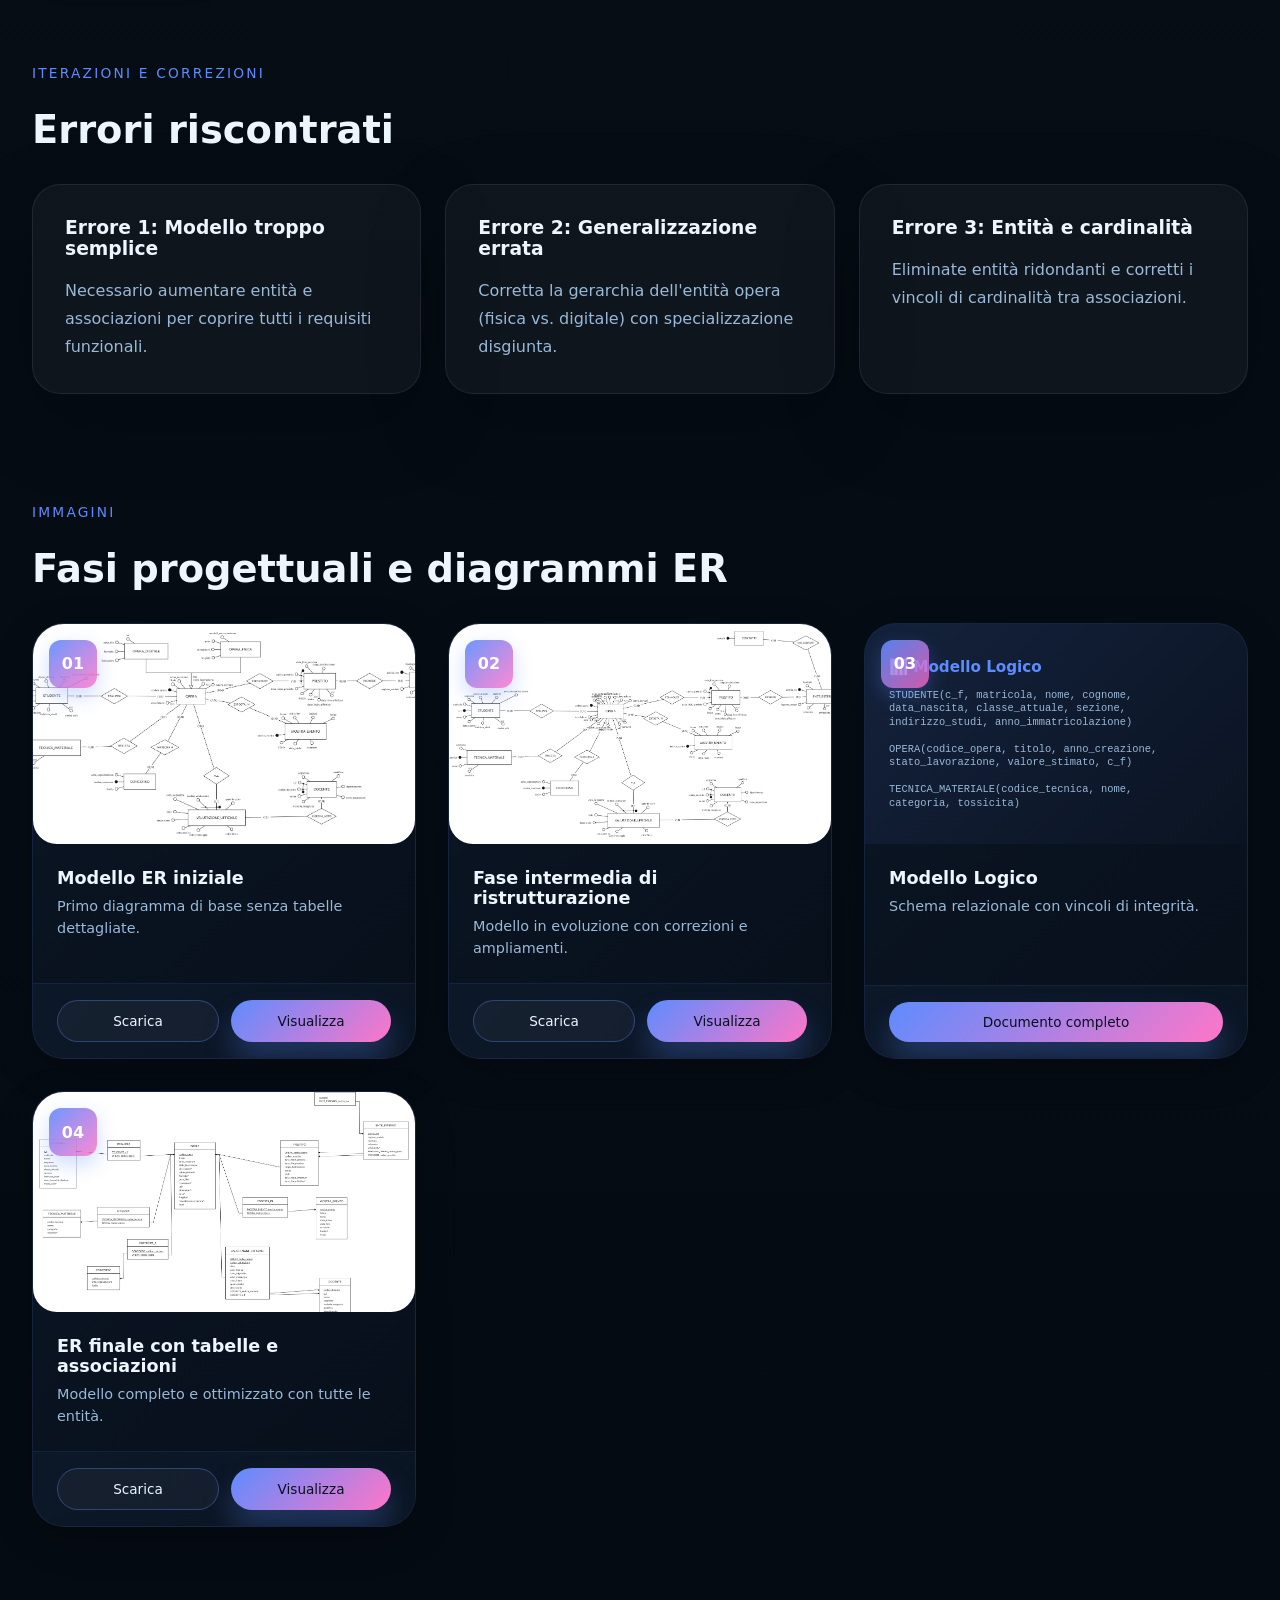
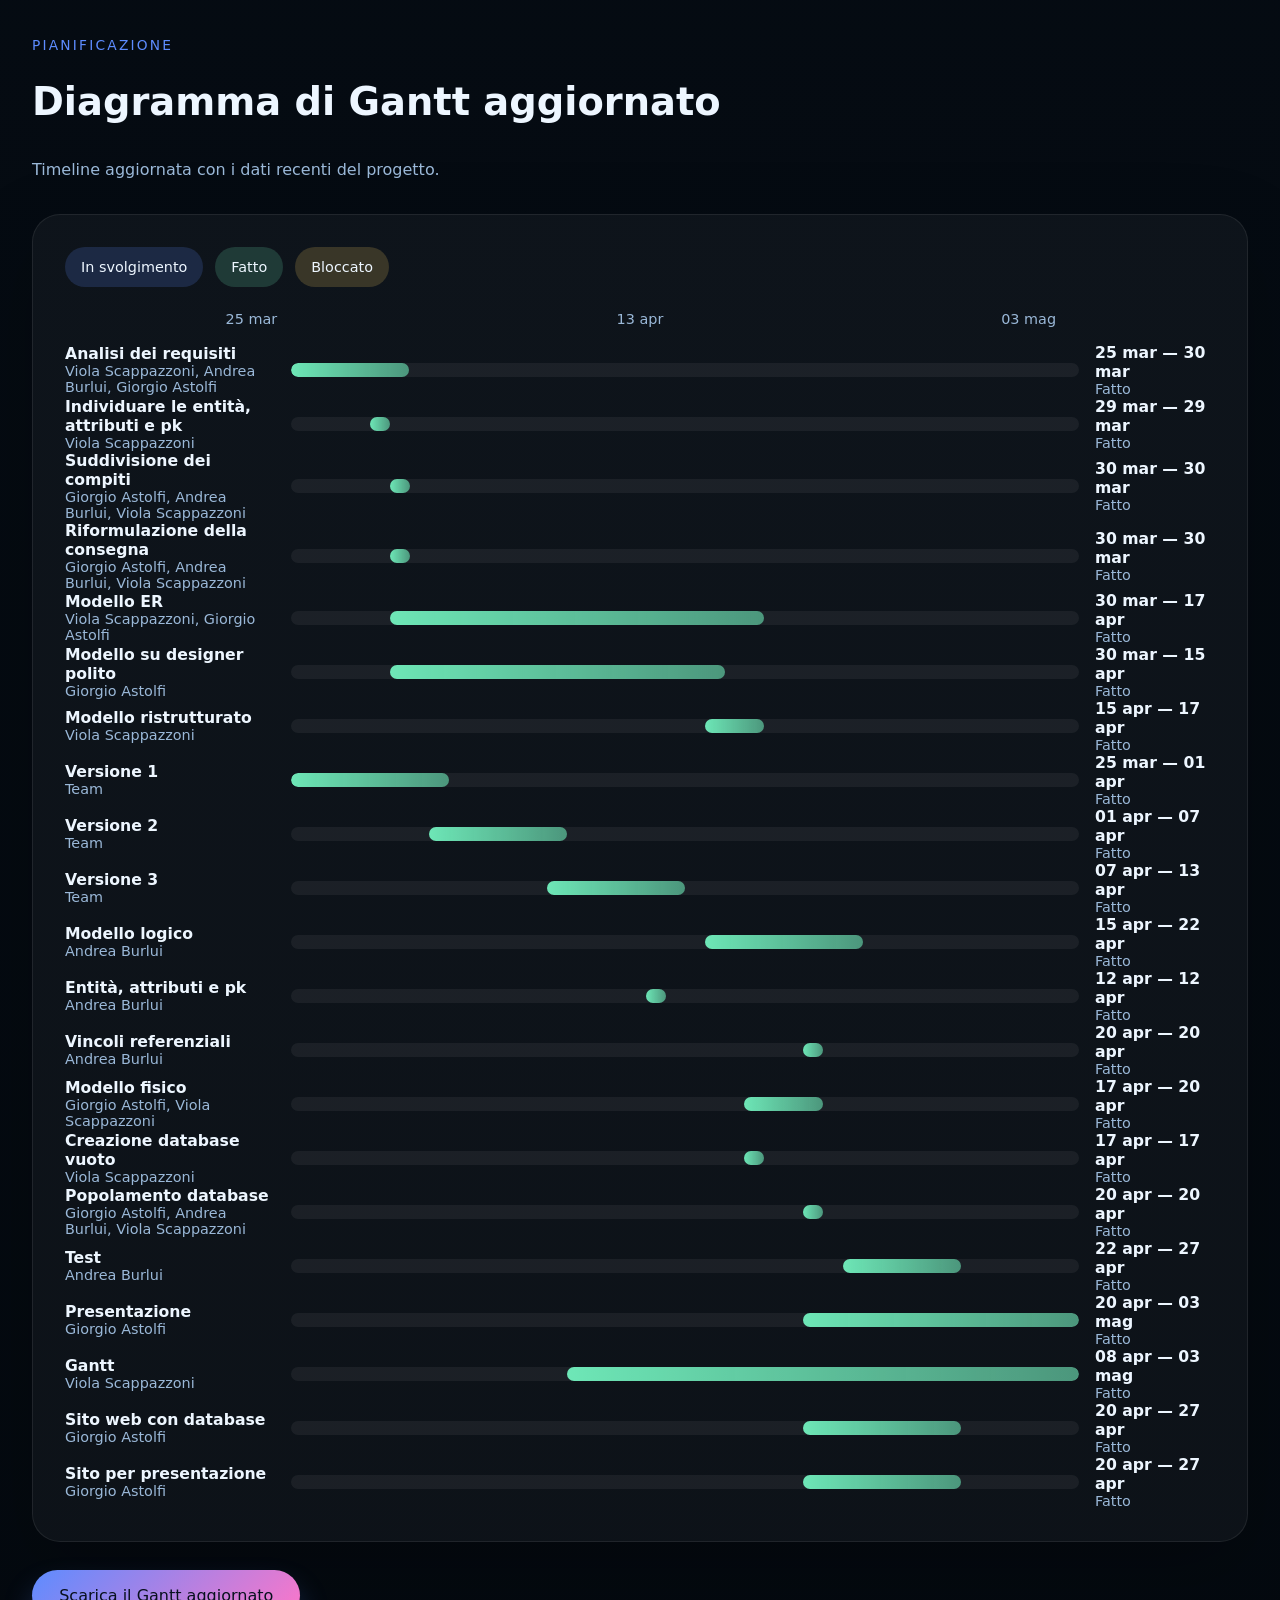
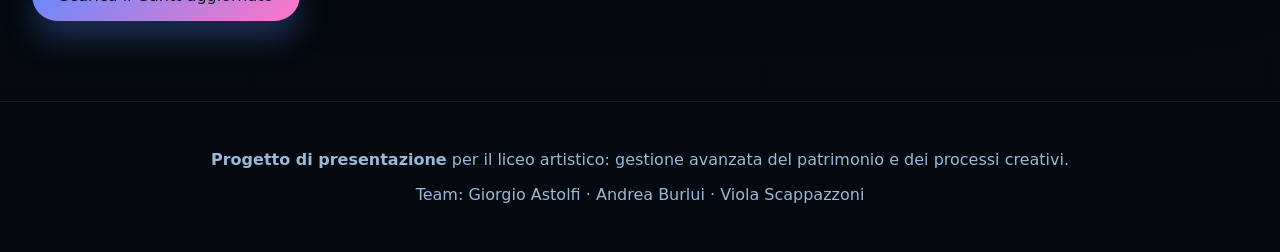
==== commit d7886f9b: "sito demo in index main" ====
--- a/index.html
+++ b/index.html
@@ -128,6 +128,17 @@
       </div>
     </section>
 
+    <section id="demo" class="section section--demo">
+      <div class="section__header">
+        <p class="section__eyebrow">Prova interattiva</p>
+        <h2>Demo del database</h2>
+      </div>
+      <p class="section__copy">Una dimostrazione autonoma che genera dati coerenti e mantiene le modifiche attraverso i ricaricamenti del browser.</p>
+      <div class="cta-row">
+        <a class="button button--primary" href="db-demo/index.html">Accedi alla demo</a>
+      </div>
+    </section>
+
     <section id="errors" class="section section--errors">
       <div class="section__header">
         <p class="section__eyebrow">Iterazioni e correzioni</p>
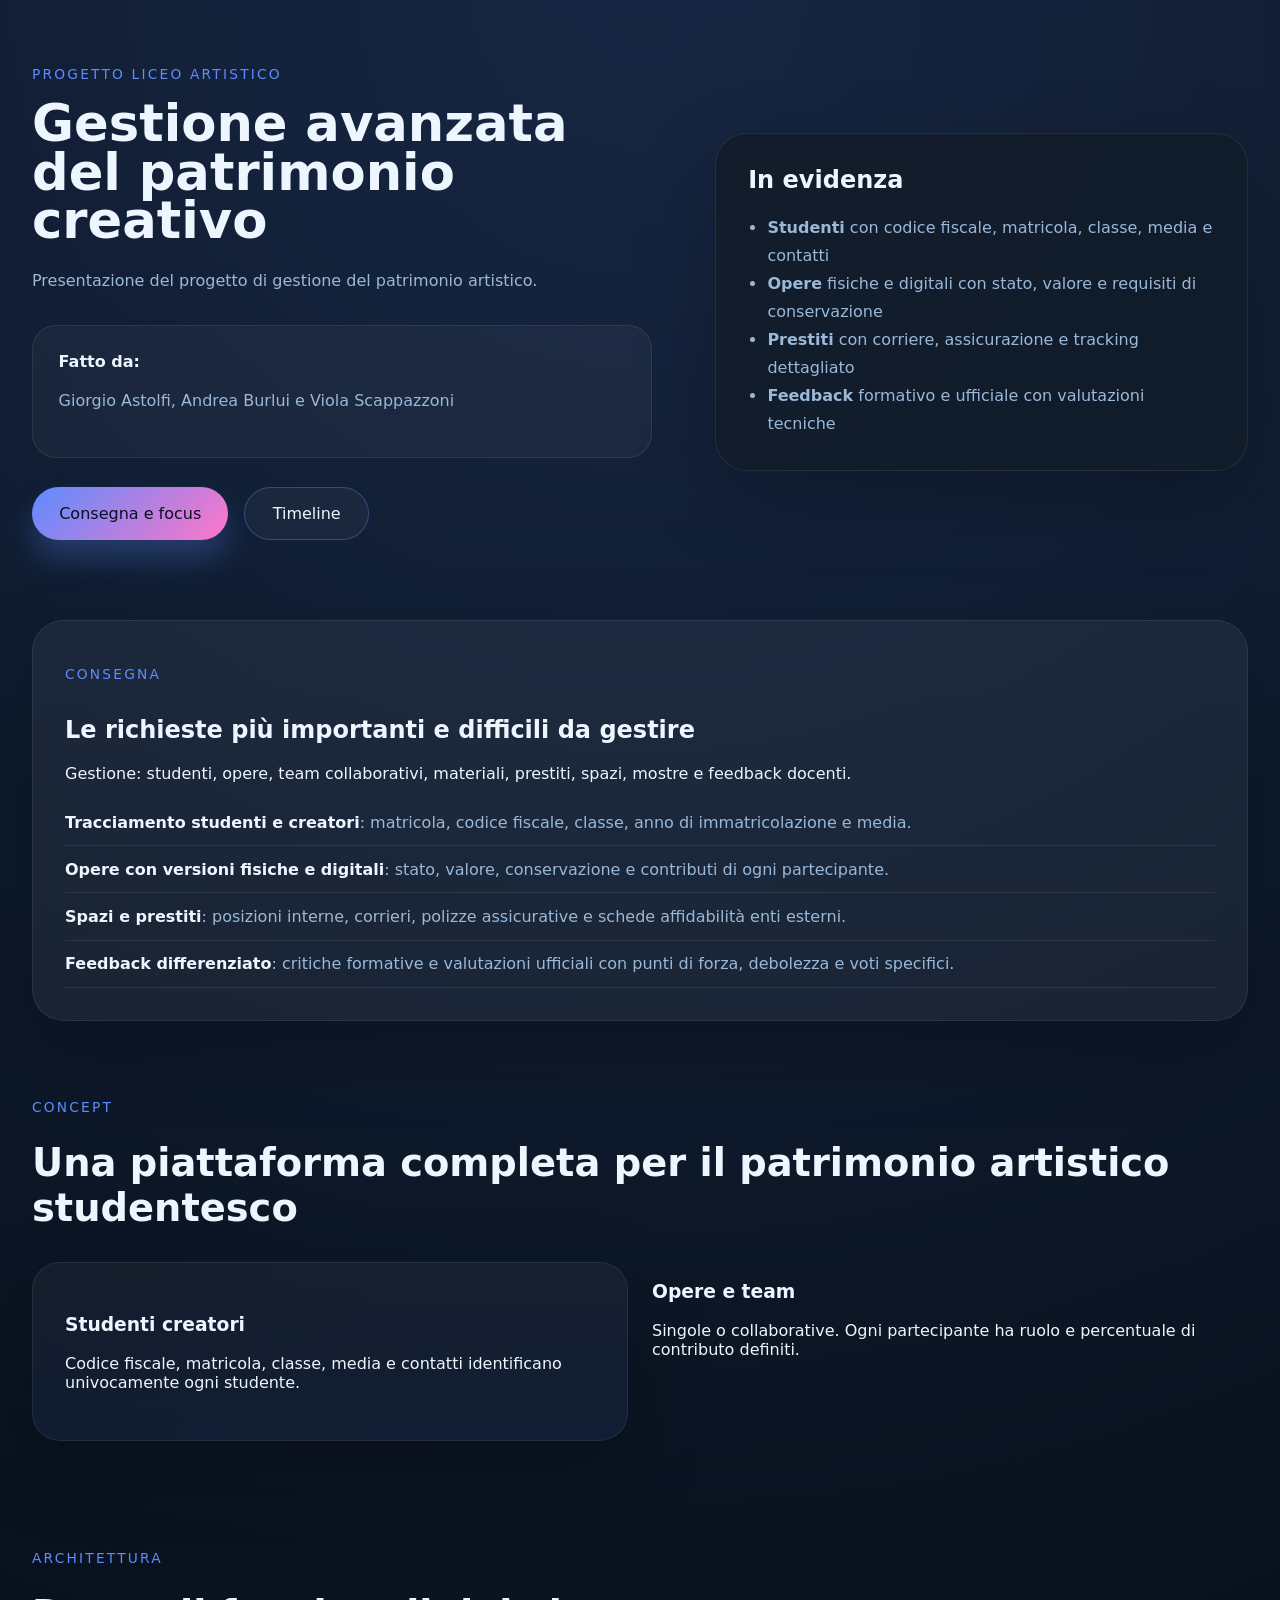
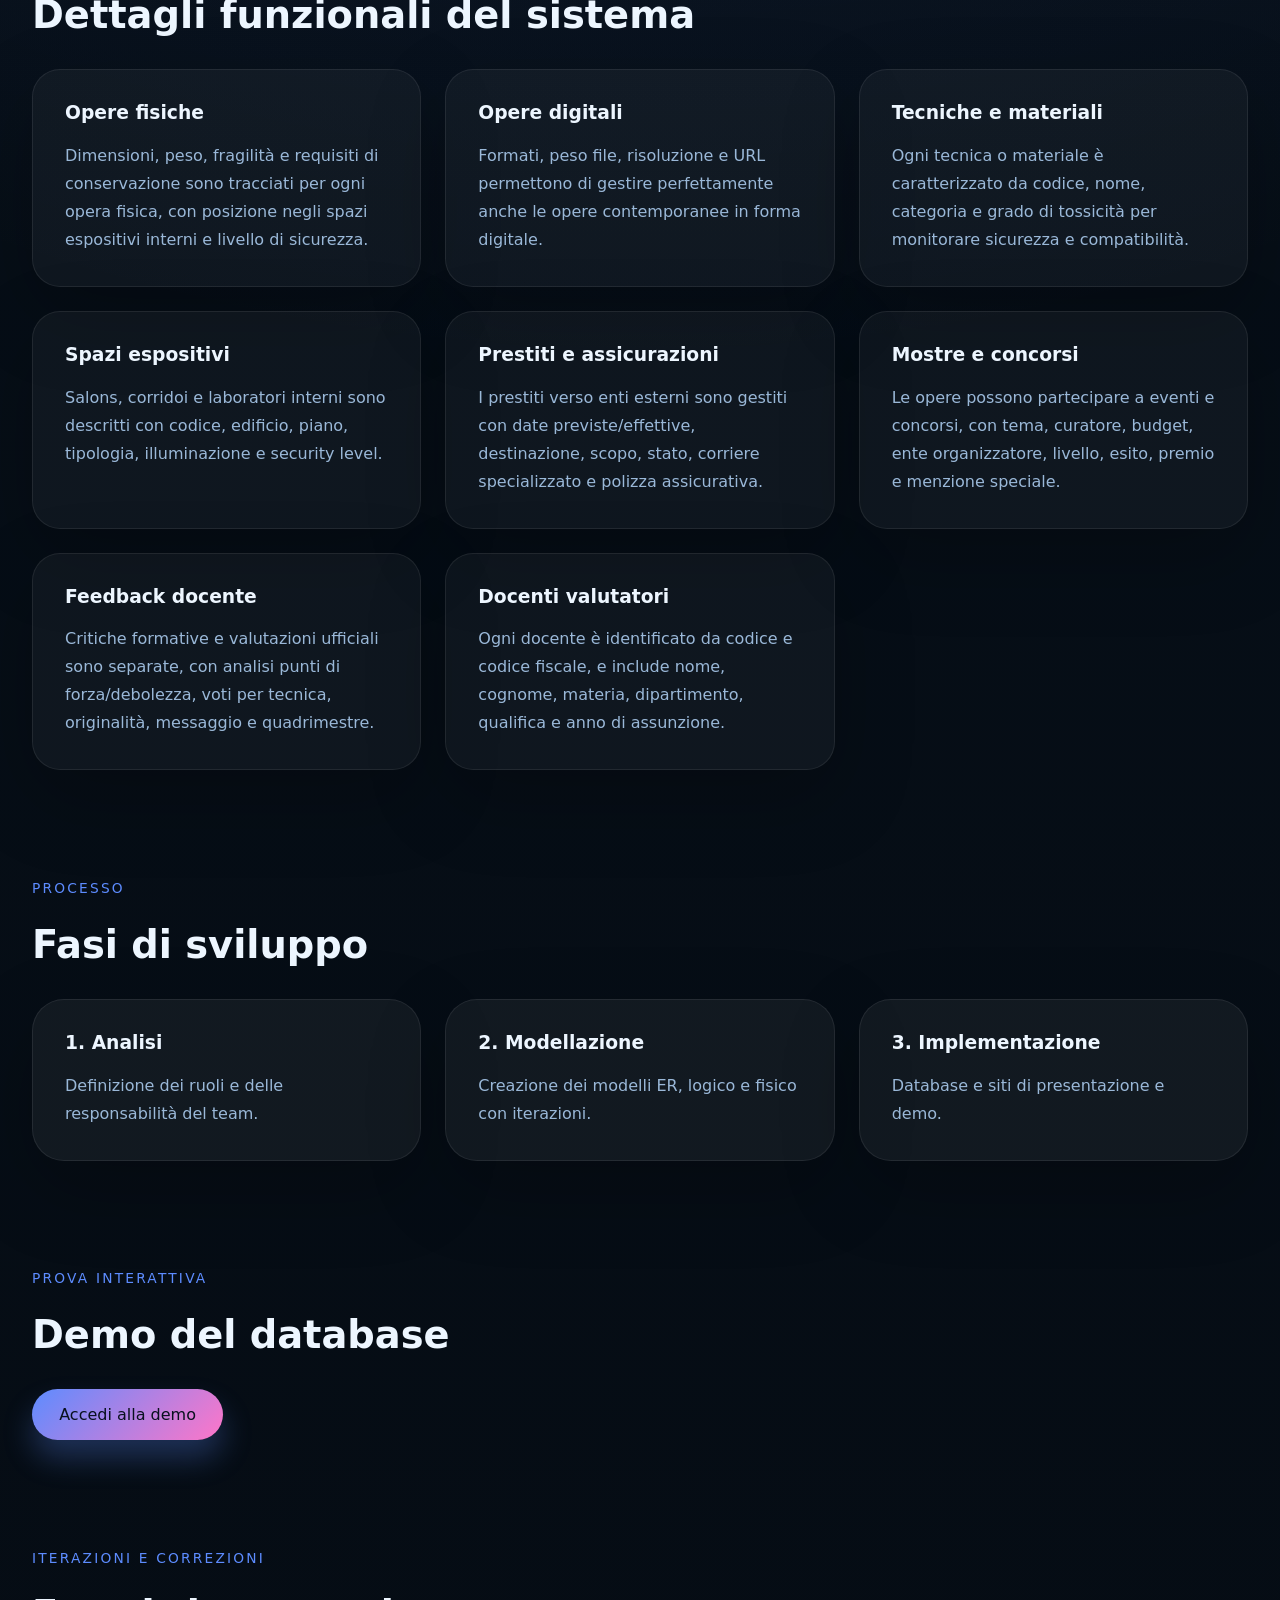
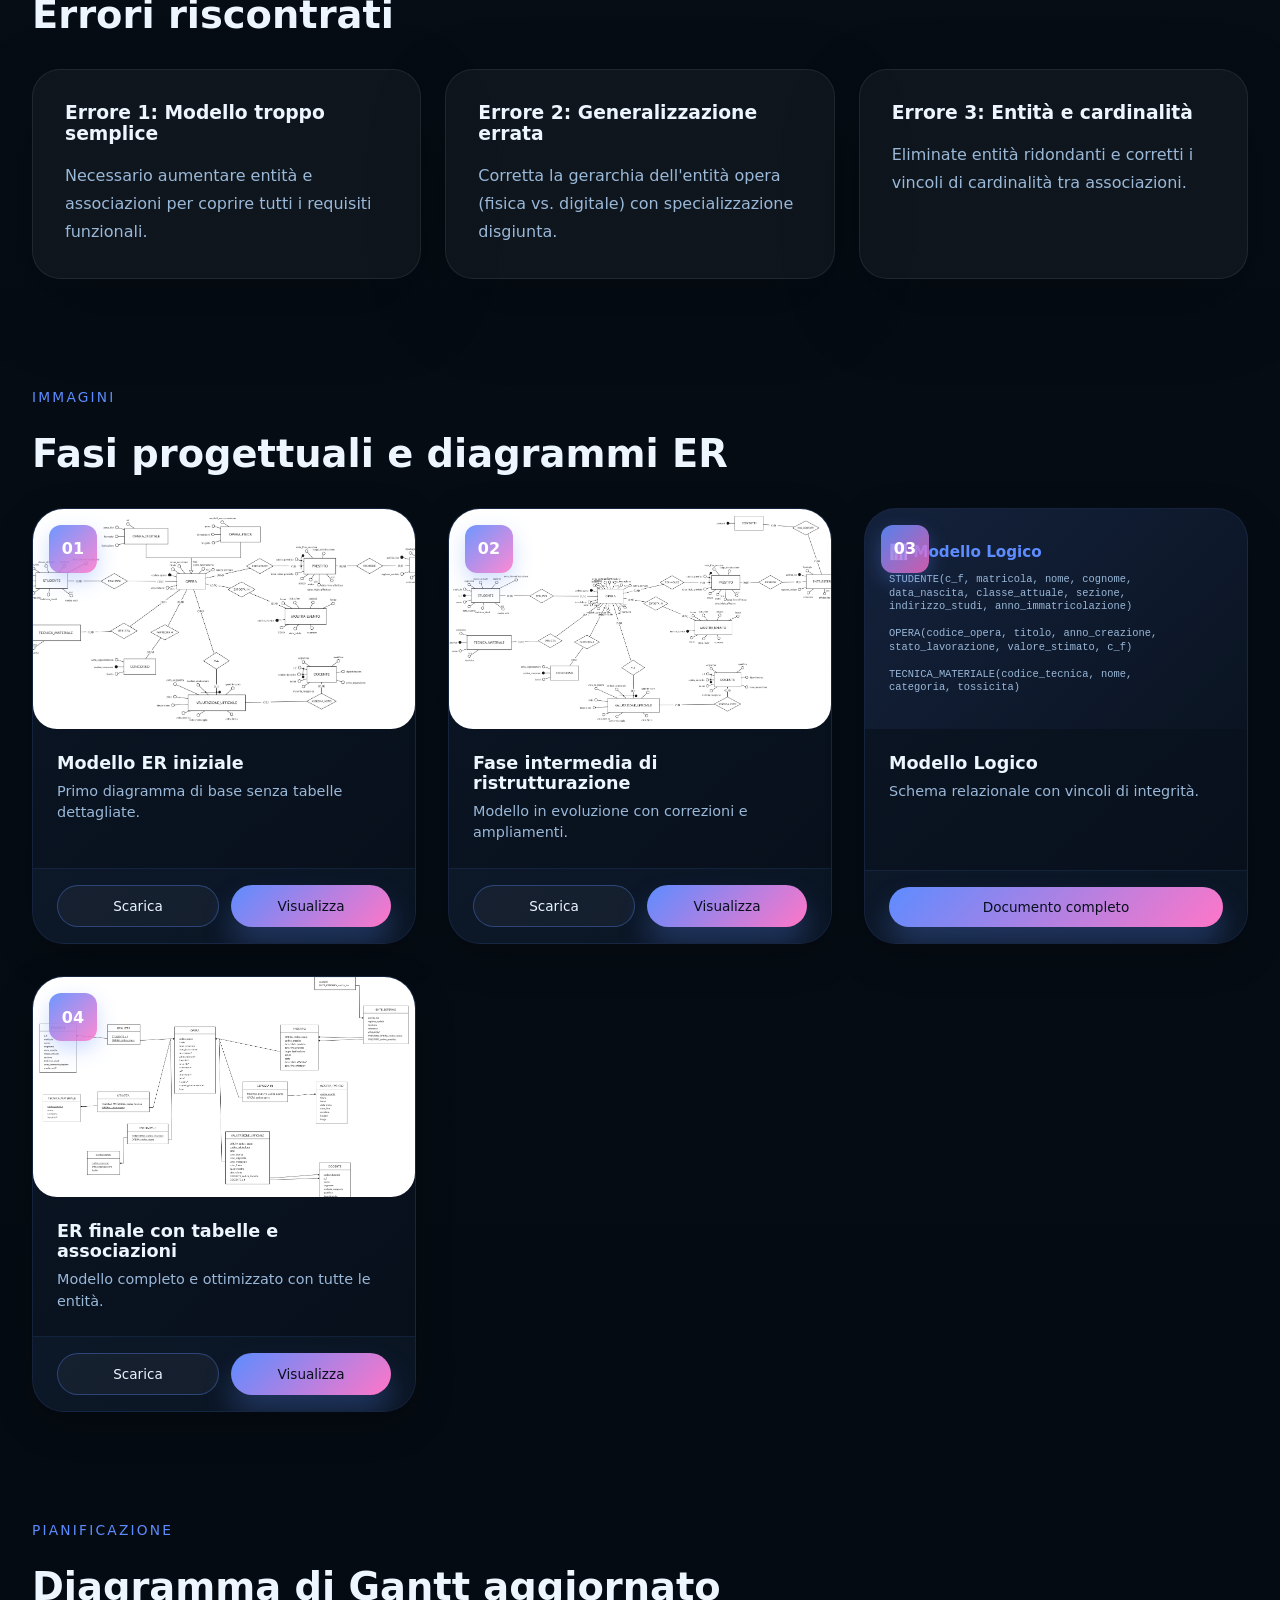
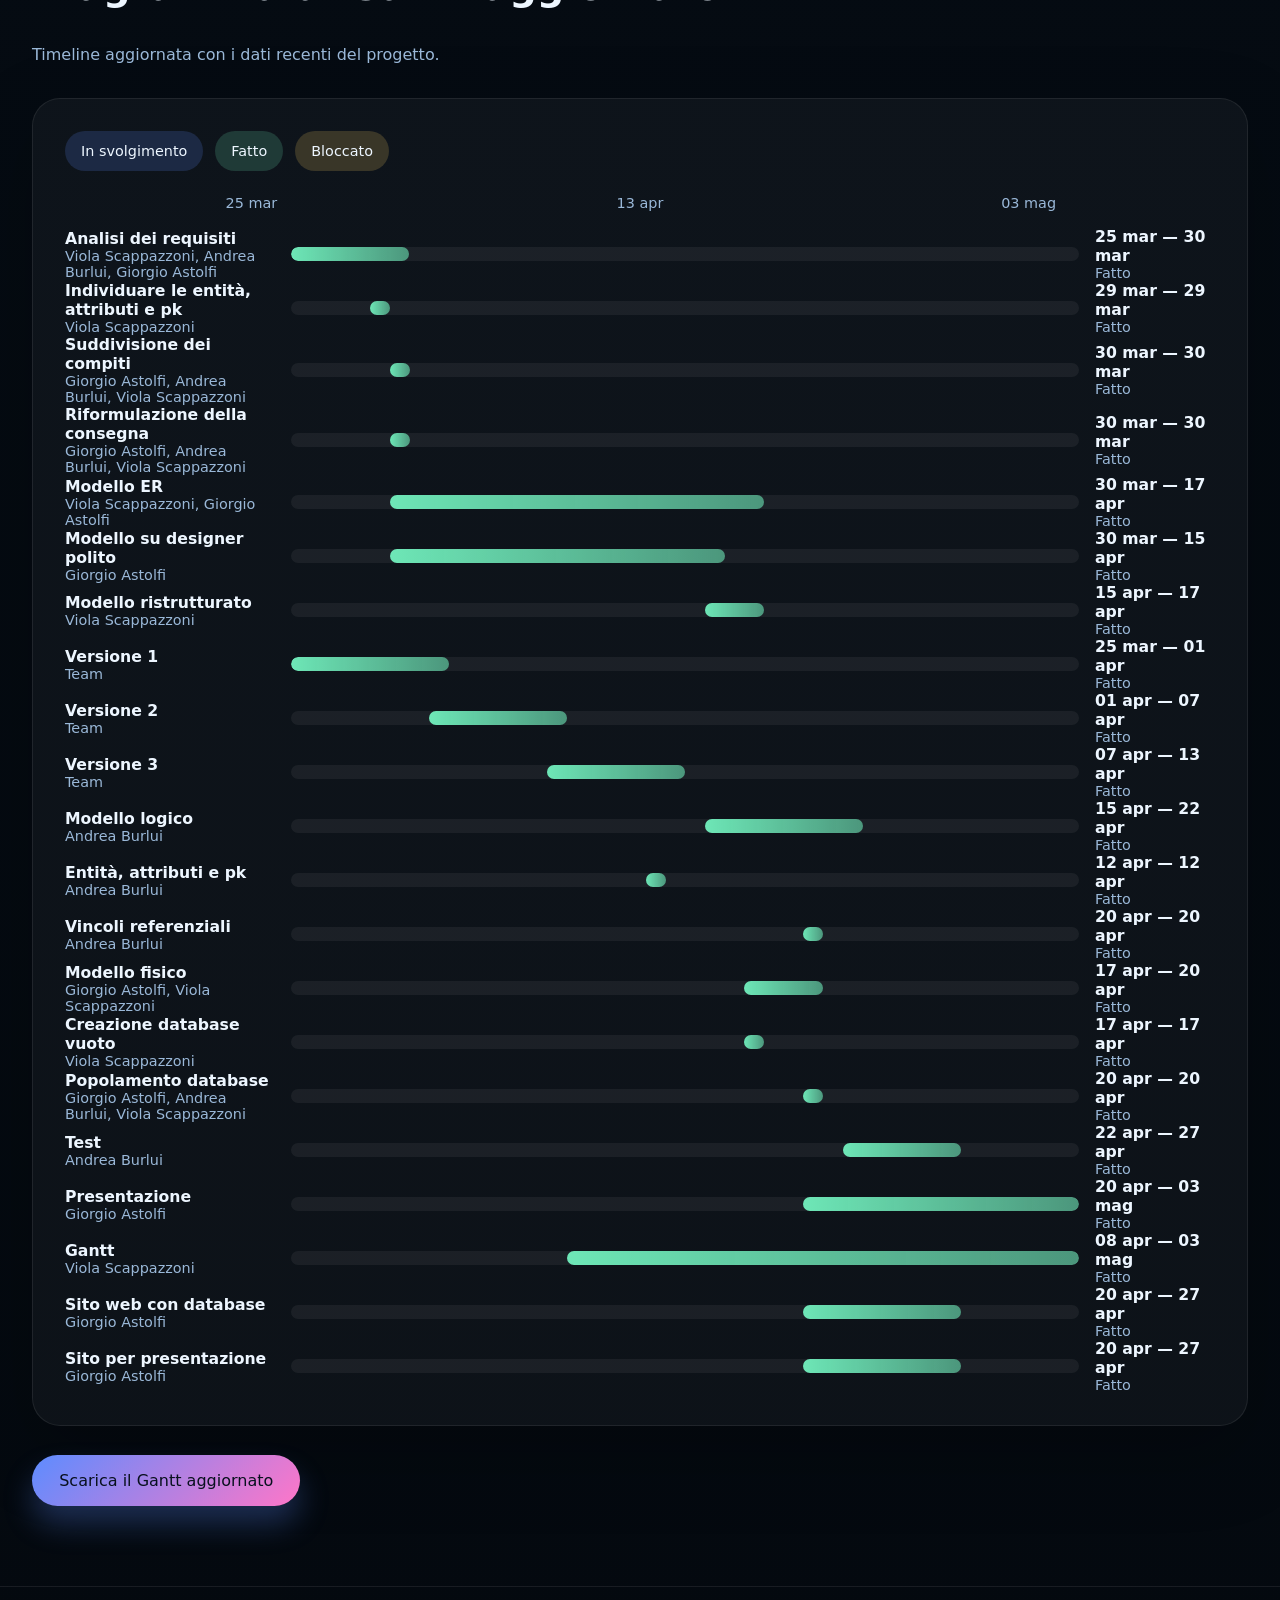
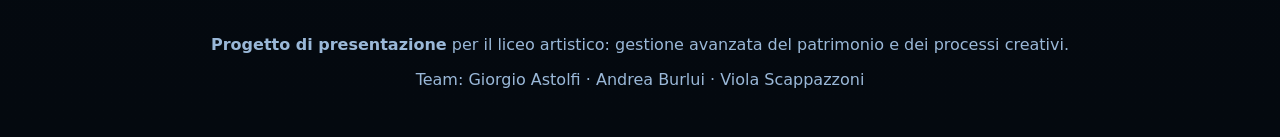
==== commit 5af6ee20: "modifiche finali pt2" ====
--- a/index.html
+++ b/index.html
@@ -11,7 +11,7 @@
     <div class="hero__content">
       <span class="eyebrow">Progetto liceo artistico</span>
       <h1>Gestione avanzata del patrimonio creativo</h1>
-      <p>Presentazione del progetto di gestione del patrimonio artistico, con tutte le richieste tecniche e processuali evidenziate in modo chiaro.</p>
+      <p>Presentazione del progetto di gestione del patrimonio artistico.</p>
       <div class="hero__meta">
         <strong>Fatto da:</strong>
         <p>Giorgio Astolfi, Andrea Burlui e Viola Scappazzoni</p>
@@ -133,7 +133,7 @@
         <p class="section__eyebrow">Prova interattiva</p>
         <h2>Demo del database</h2>
       </div>
-      <p class="section__copy">Una dimostrazione autonoma che genera dati coerenti e mantiene le modifiche attraverso i ricaricamenti del browser.</p>
+      <p class="section__copy"></p>
       <div class="cta-row">
         <a class="button button--primary" href="db-demo/index.html">Accedi alla demo</a>
       </div>
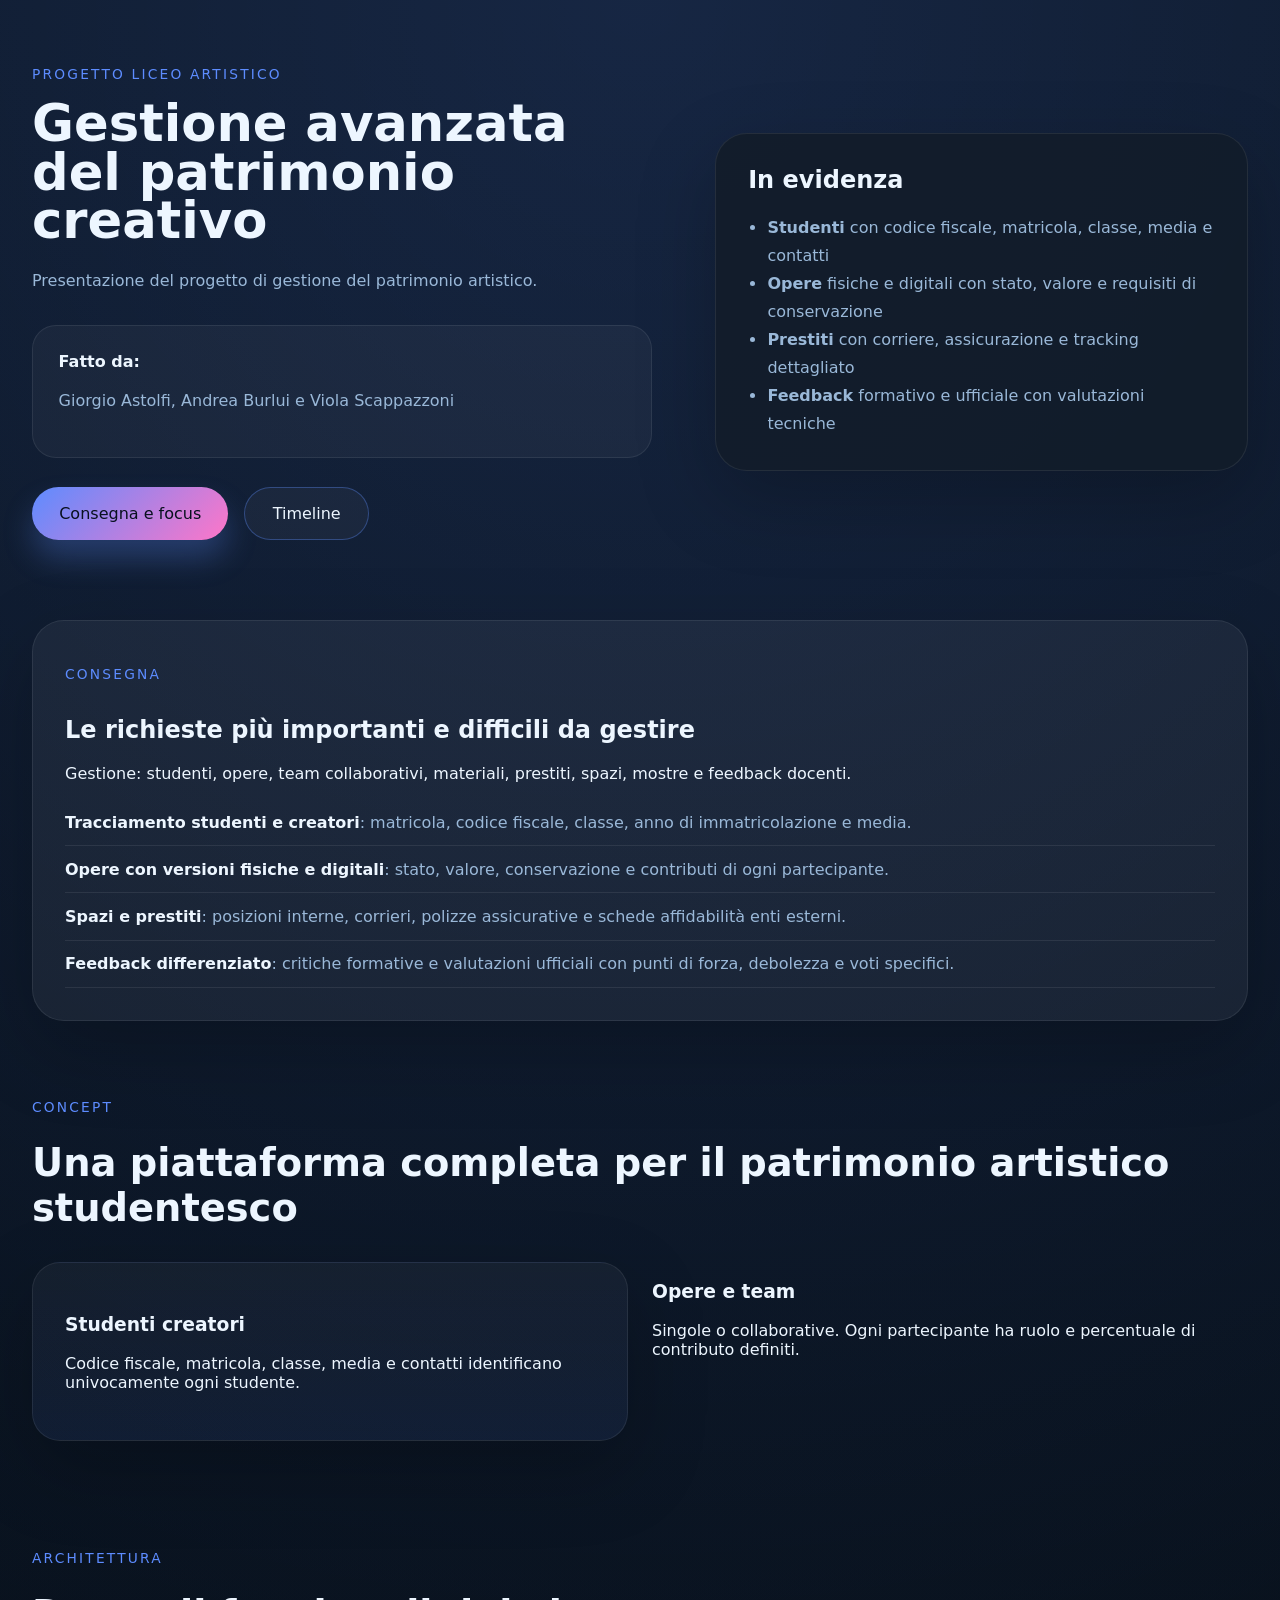
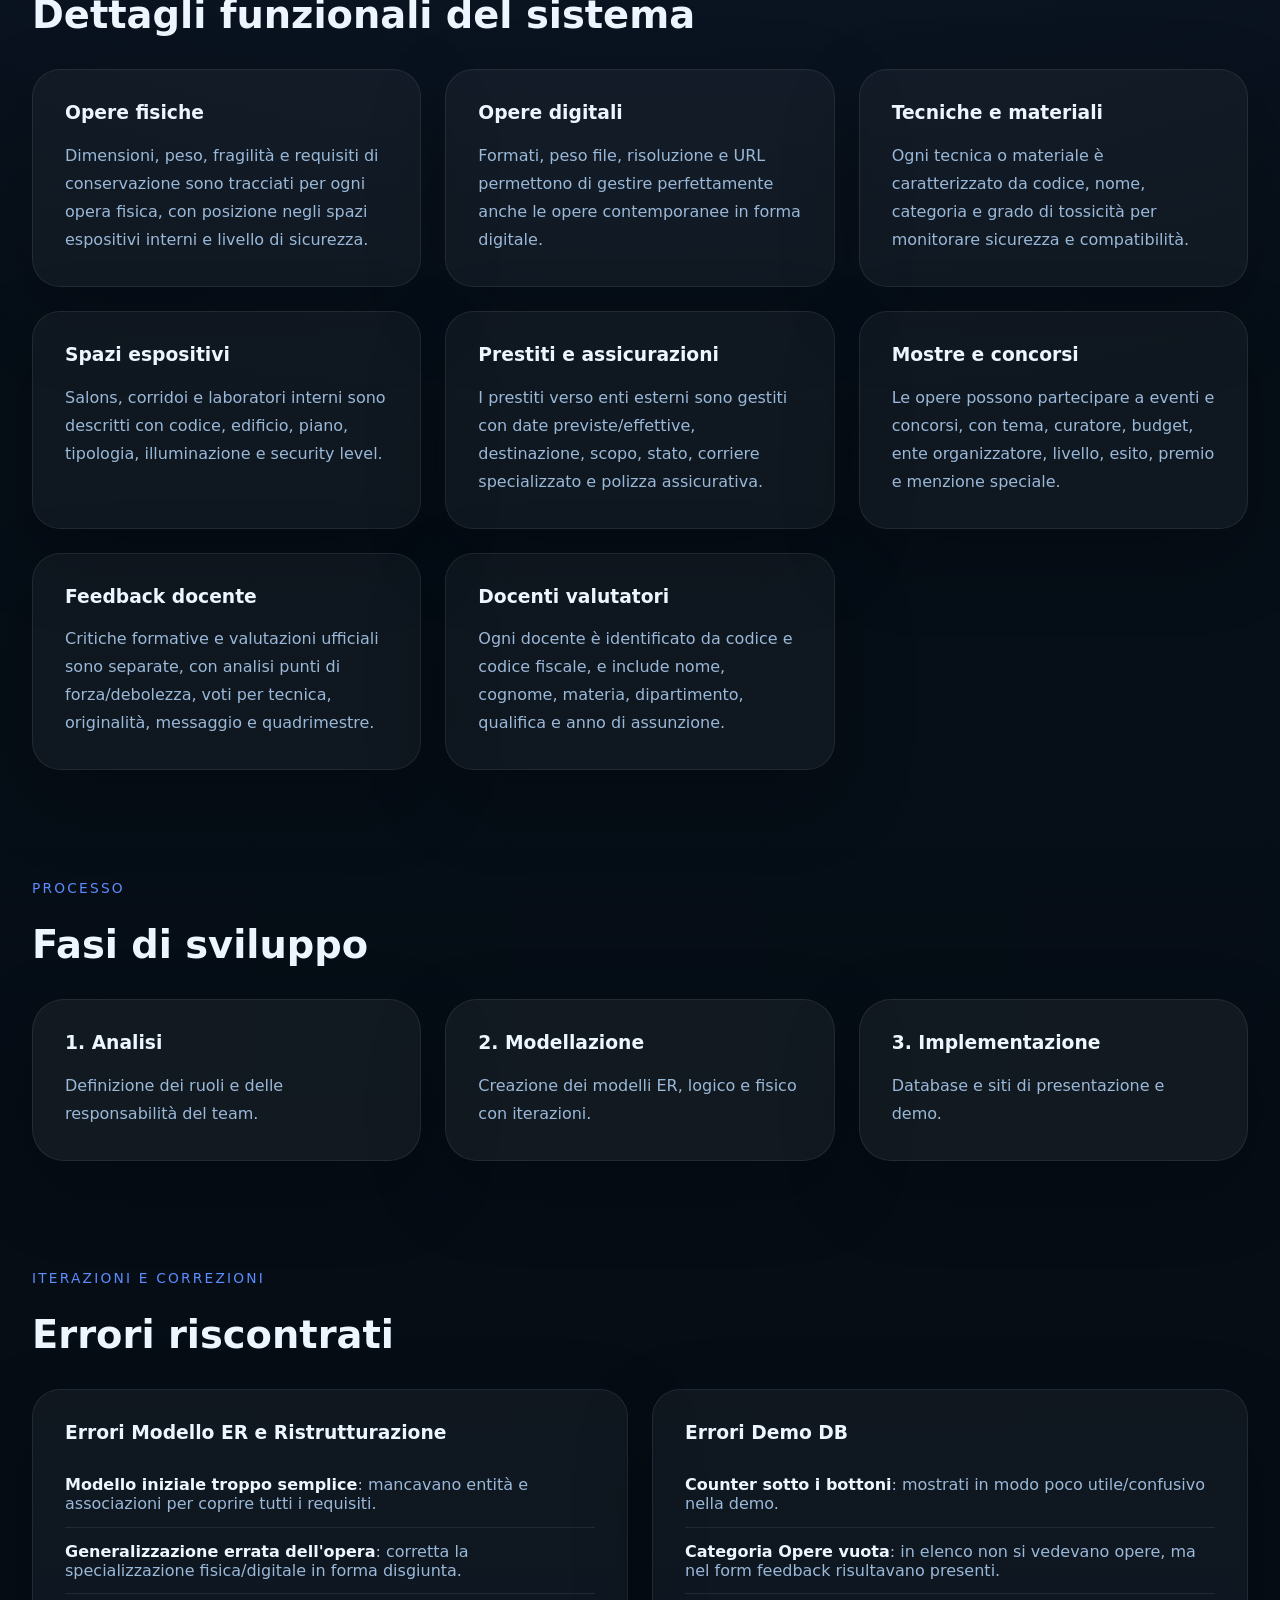
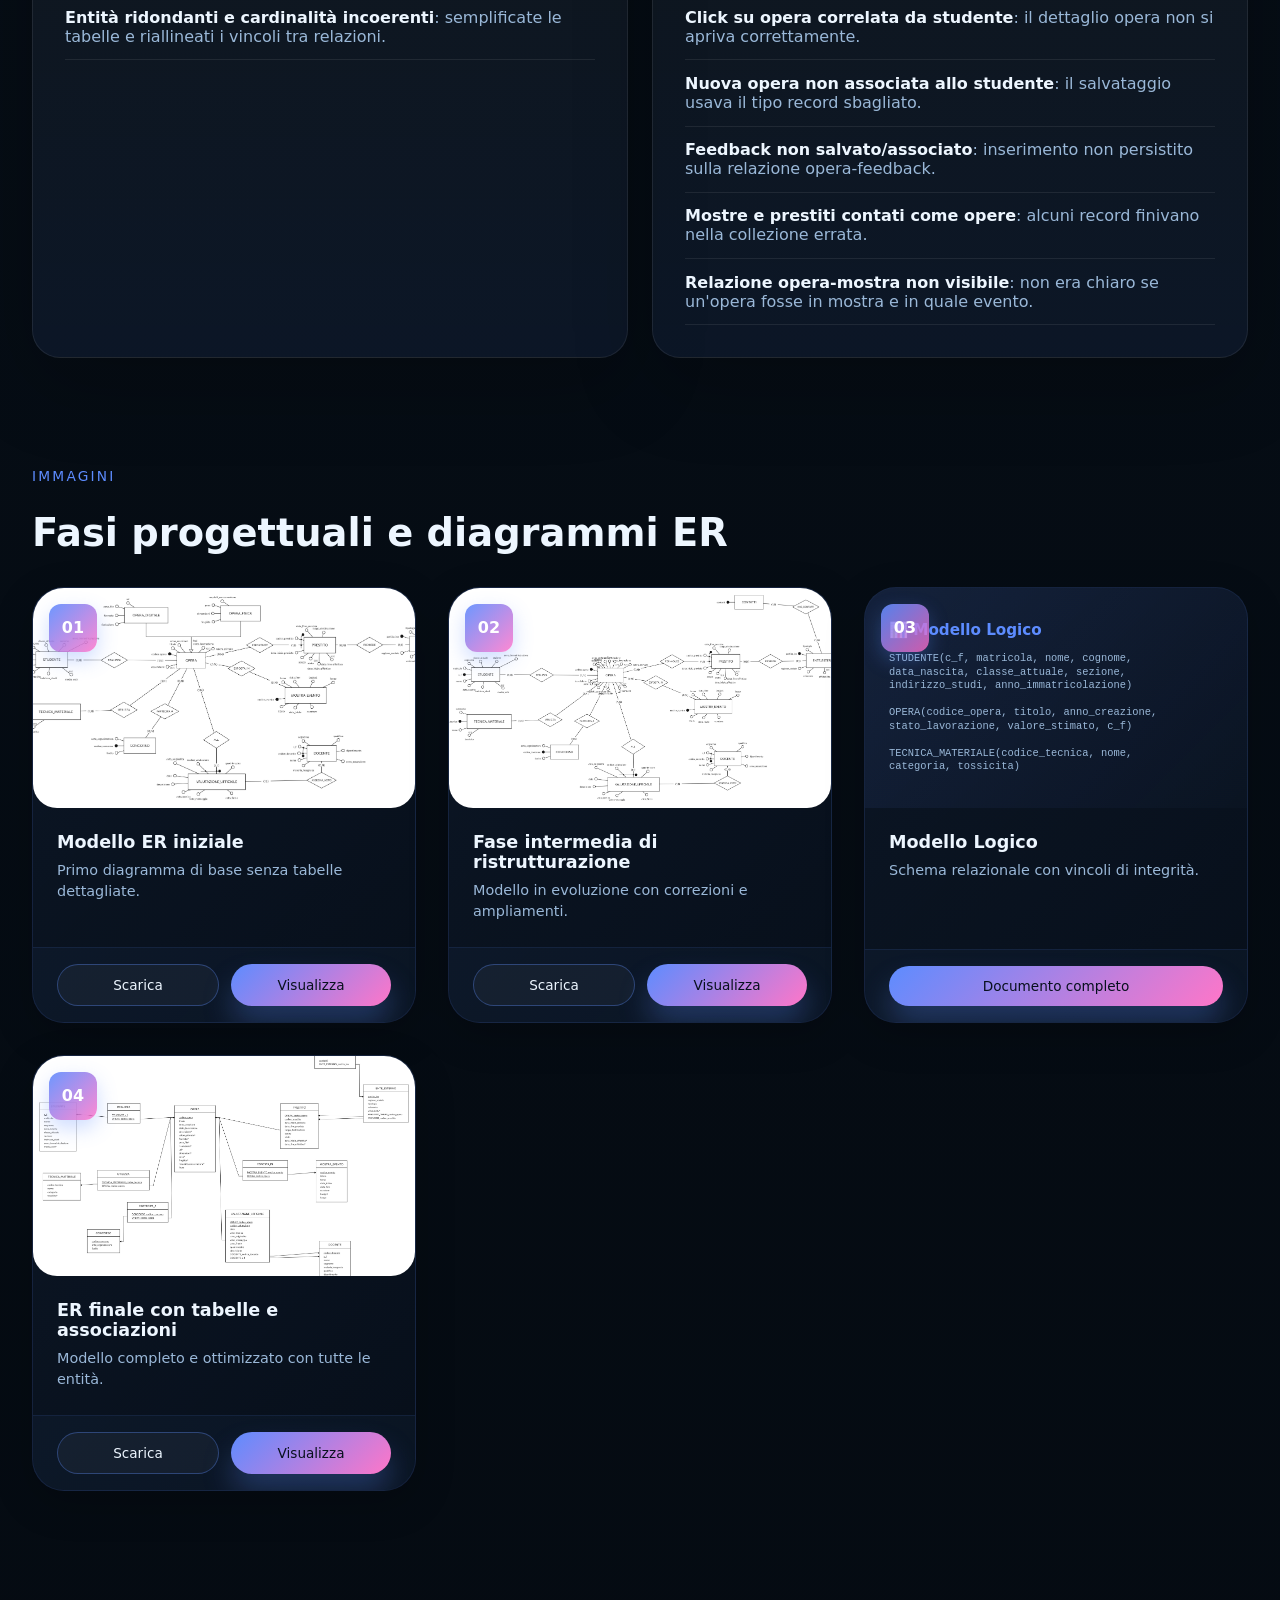
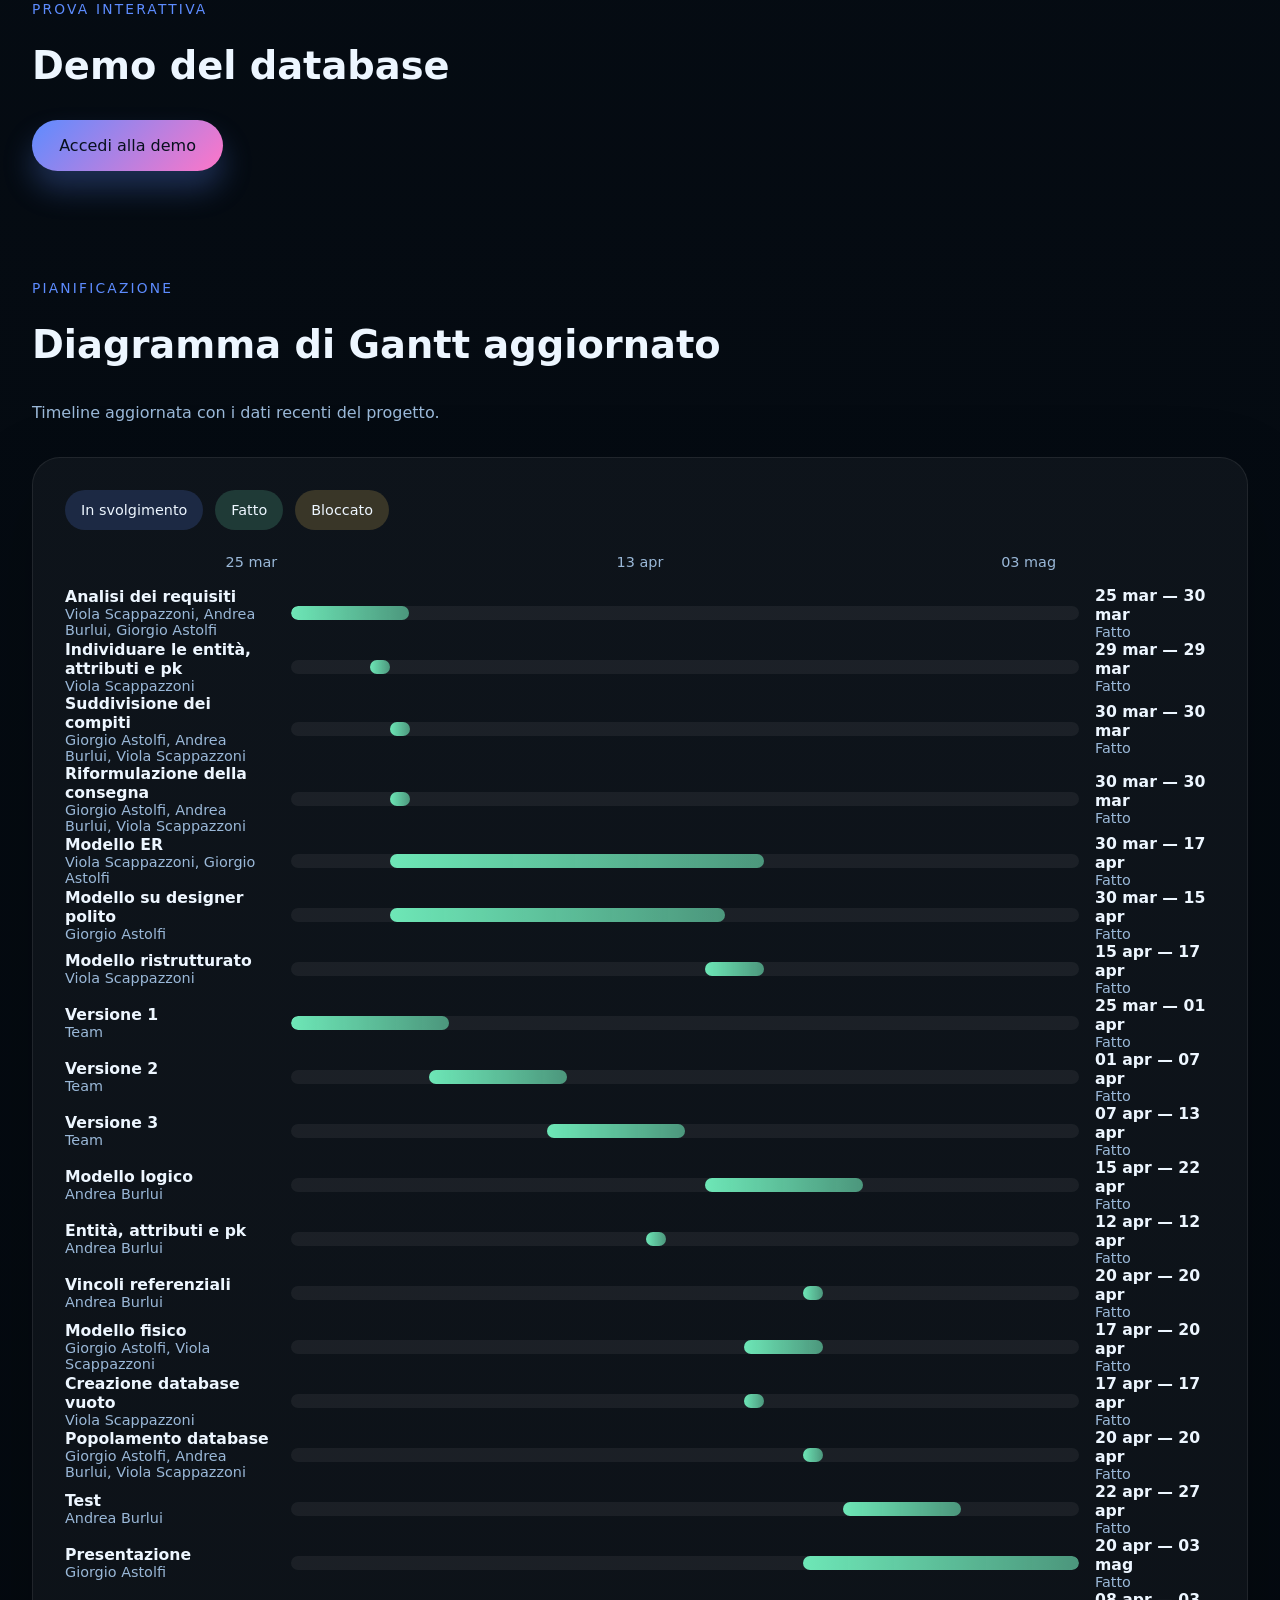
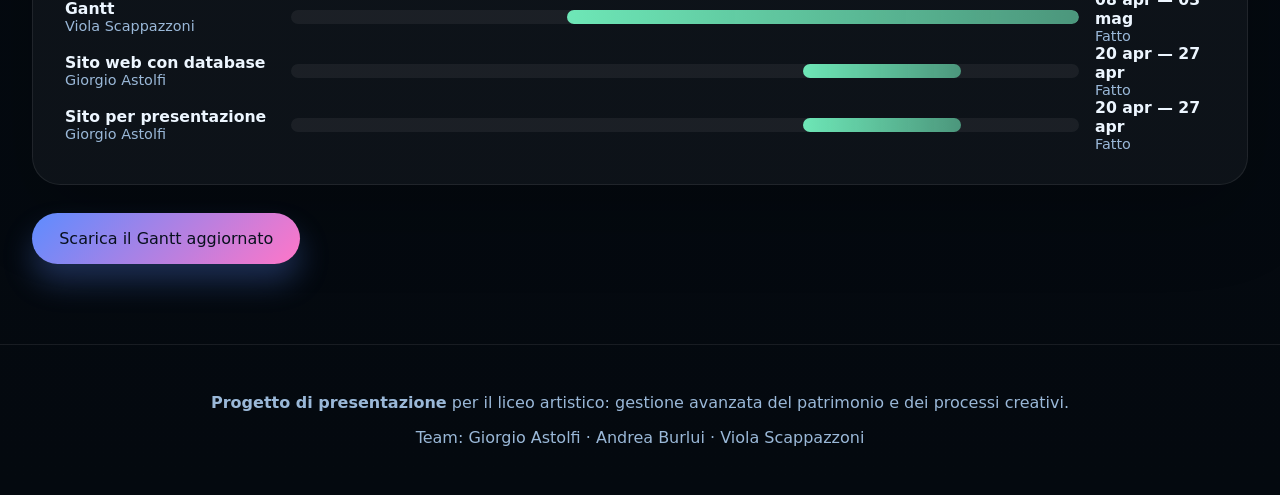
==== commit ad9d9bd5: "Correzioni e miglioramenti finali pt3 con db demo nuova e funzionante" ====
--- a/index.html
+++ b/index.html
@@ -128,34 +128,31 @@
       </div>
     </section>
 
-    <section id="demo" class="section section--demo">
-      <div class="section__header">
-        <p class="section__eyebrow">Prova interattiva</p>
-        <h2>Demo del database</h2>
-      </div>
-      <p class="section__copy"></p>
-      <div class="cta-row">
-        <a class="button button--primary" href="db-demo/index.html">Accedi alla demo</a>
-      </div>
-    </section>
-
     <section id="errors" class="section section--errors">
       <div class="section__header">
         <p class="section__eyebrow">Iterazioni e correzioni</p>
         <h2>Errori riscontrati</h2>
       </div>
-      <div class="grid grid--3">
-        <article class="feature-card">
-          <h3>Errore 1: Modello troppo semplice</h3>
-          <p>Necessario aumentare entità e associazioni per coprire tutti i requisiti funzionali.</p>
-        </article>
-        <article class="feature-card">
-          <h3>Errore 2: Generalizzazione errata</h3>
-          <p>Corretta la gerarchia dell'entità opera (fisica vs. digitale) con specializzazione disgiunta.</p>
-        </article>
-        <article class="feature-card">
-          <h3>Errore 3: Entità e cardinalità</h3>
-          <p>Eliminate entità ridondanti e corretti i vincoli di cardinalità tra associazioni.</p>
+      <div class="grid grid--2 errors-grid">
+        <article class="feature-card">
+          <h3>Errori Modello ER e Ristrutturazione</h3>
+          <ul class="brief-list">
+            <li><strong>Modello iniziale troppo semplice</strong>: mancavano entità e associazioni per coprire tutti i requisiti.</li>
+            <li><strong>Generalizzazione errata dell'opera</strong>: corretta la specializzazione fisica/digitale in forma disgiunta.</li>
+            <li><strong>Entità ridondanti e cardinalità incoerenti</strong>: semplificate le tabelle e riallineati i vincoli tra relazioni.</li>
+          </ul>
+        </article>
+        <article class="feature-card">
+          <h3>Errori Demo DB</h3>
+          <ul class="brief-list">
+            <li><strong>Counter sotto i bottoni</strong>: mostrati in modo poco utile/confusivo nella demo.</li>
+            <li><strong>Categoria Opere vuota</strong>: in elenco non si vedevano opere, ma nel form feedback risultavano presenti.</li>
+            <li><strong>Click su opera correlata da studente</strong>: il dettaglio opera non si apriva correttamente.</li>
+            <li><strong>Nuova opera non associata allo studente</strong>: il salvataggio usava il tipo record sbagliato.</li>
+            <li><strong>Feedback non salvato/associato</strong>: inserimento non persistito sulla relazione opera-feedback.</li>
+            <li><strong>Mostre e prestiti contati come opere</strong>: alcuni record finivano nella collezione errata.</li>
+            <li><strong>Relazione opera-mostra non visibile</strong>: non era chiaro se un'opera fosse in mostra e in quale evento.</li>
+          </ul>
         </article>
       </div>
     </section>
@@ -235,6 +232,17 @@
       </div>
     </section>
 
+    <section id="demo" class="section section--demo">
+      <div class="section__header">
+        <p class="section__eyebrow">Prova interattiva</p>
+        <h2>Demo del database</h2>
+      </div>
+      <p class="section__copy"></p>
+      <div class="cta-row">
+        <a class="button button--primary" href="db-demo/index.html">Accedi alla demo</a>
+      </div>
+    </section>
+
     <section id="gantt" class="section section--timeline">
       <div class="section__header">
         <p class="section__eyebrow">Pianificazione</p>
--- a/styles.css
+++ b/styles.css
@@ -253,6 +253,15 @@
   color: var(--text-muted);
 }
 
+.section--errors .errors-grid {
+  align-items: stretch;
+}
+
+.section--errors .feature-card {
+  height: 100%;
+  background: linear-gradient(180deg, rgba(255,255,255,0.045), rgba(93,140,255,0.08));
+}
+
 .media-grid {
   display: grid;
   gap: 2rem;
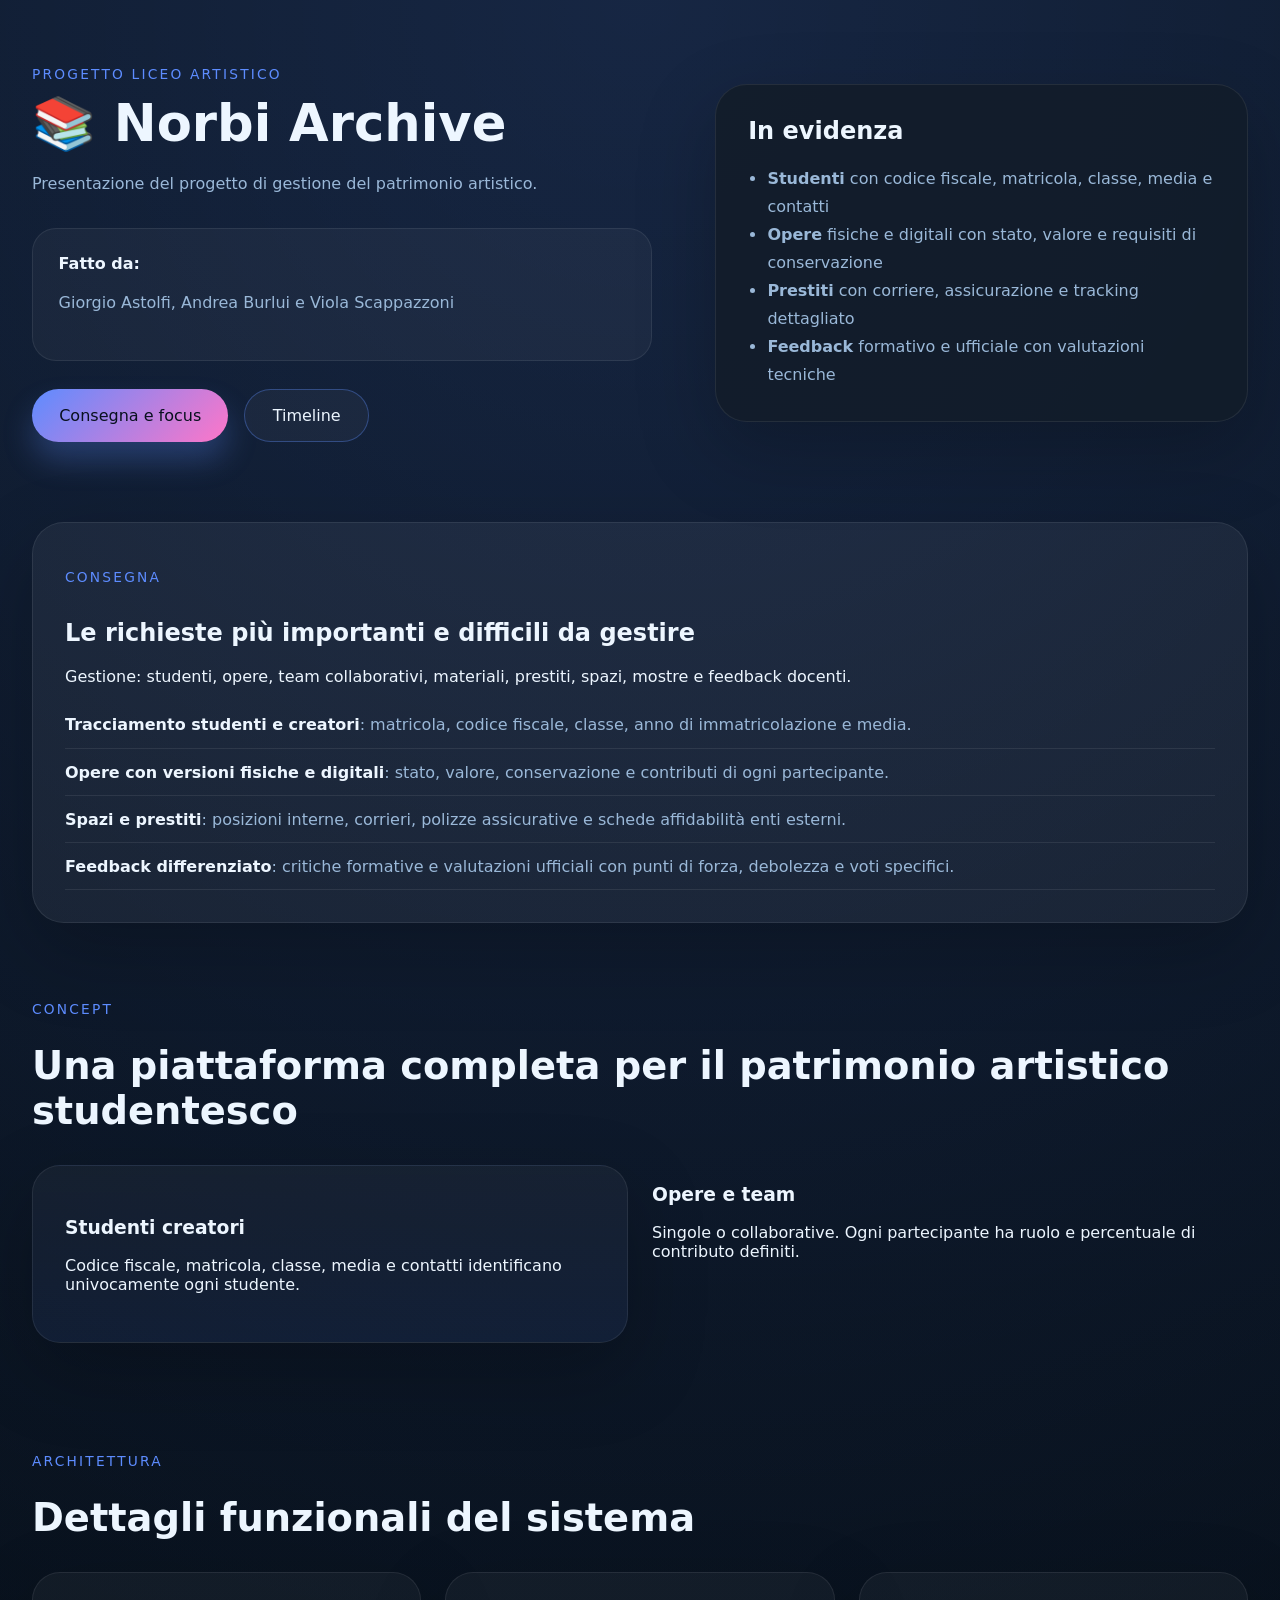
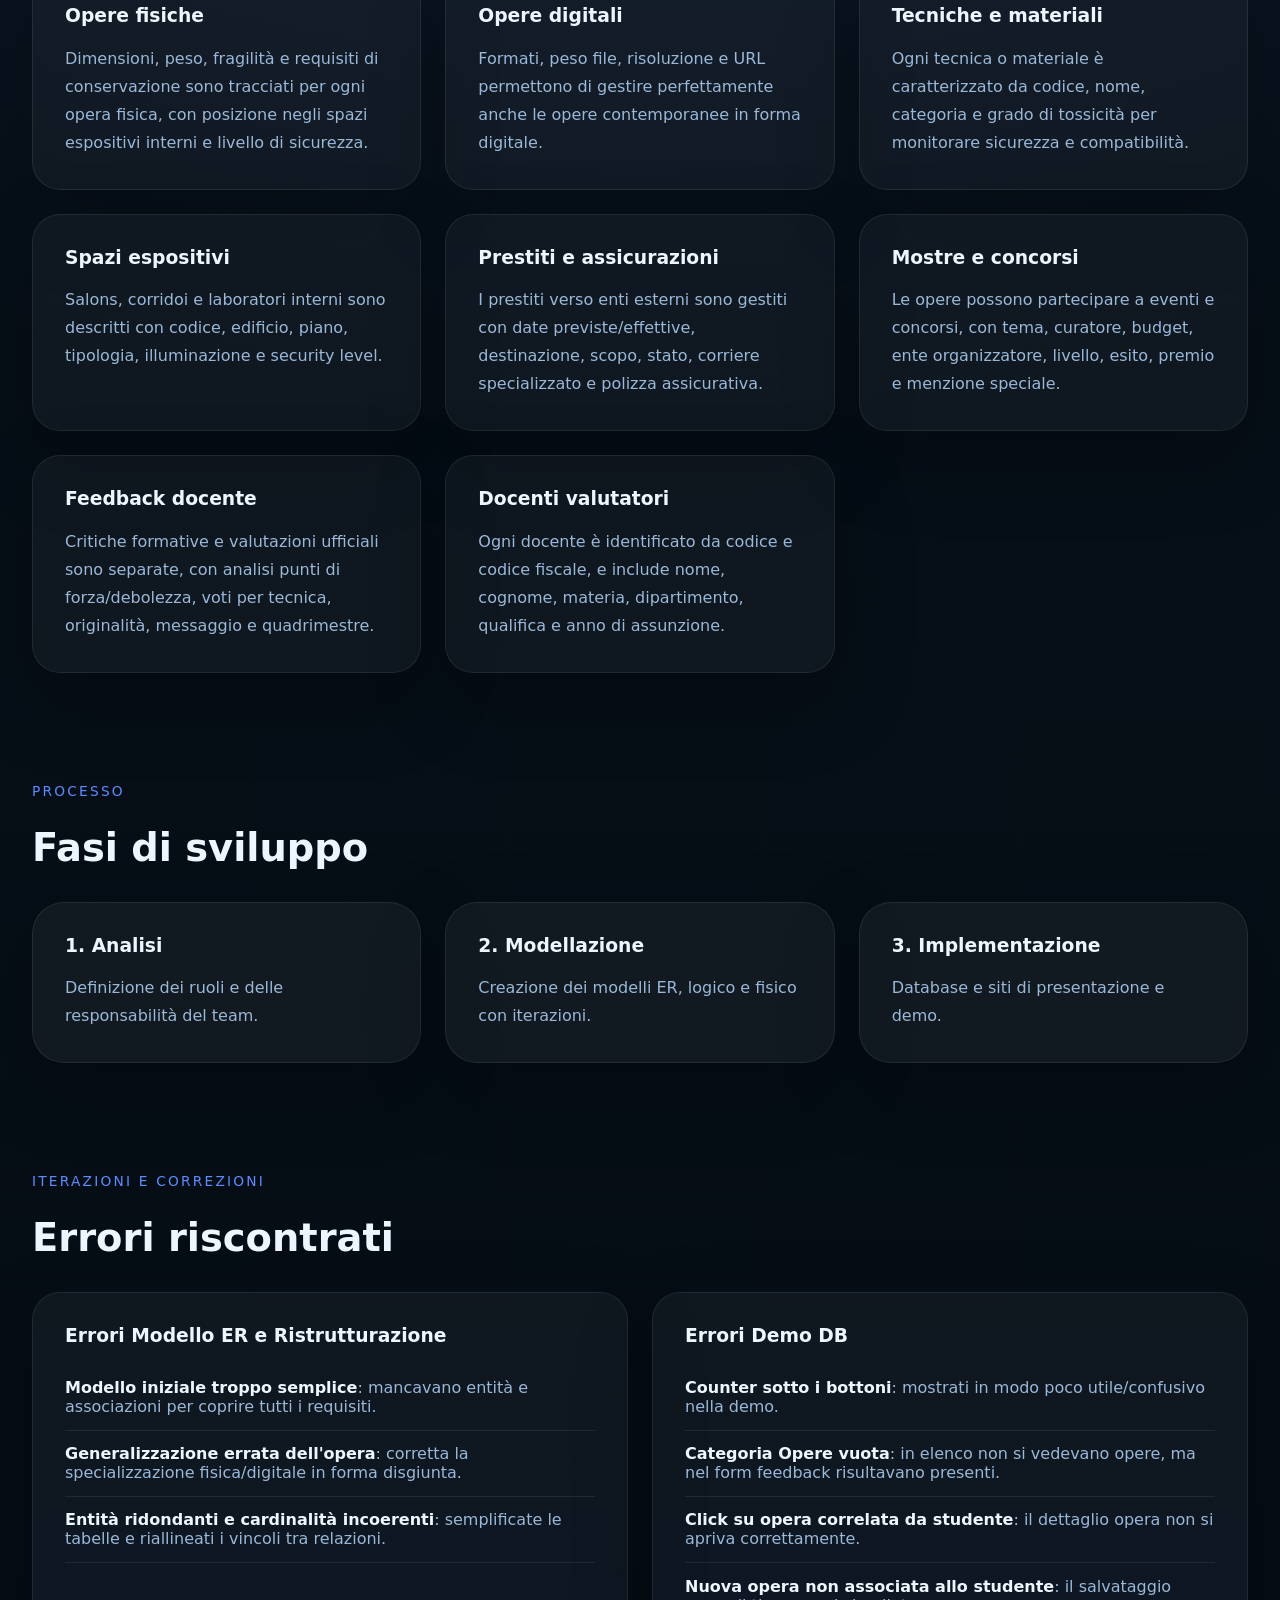
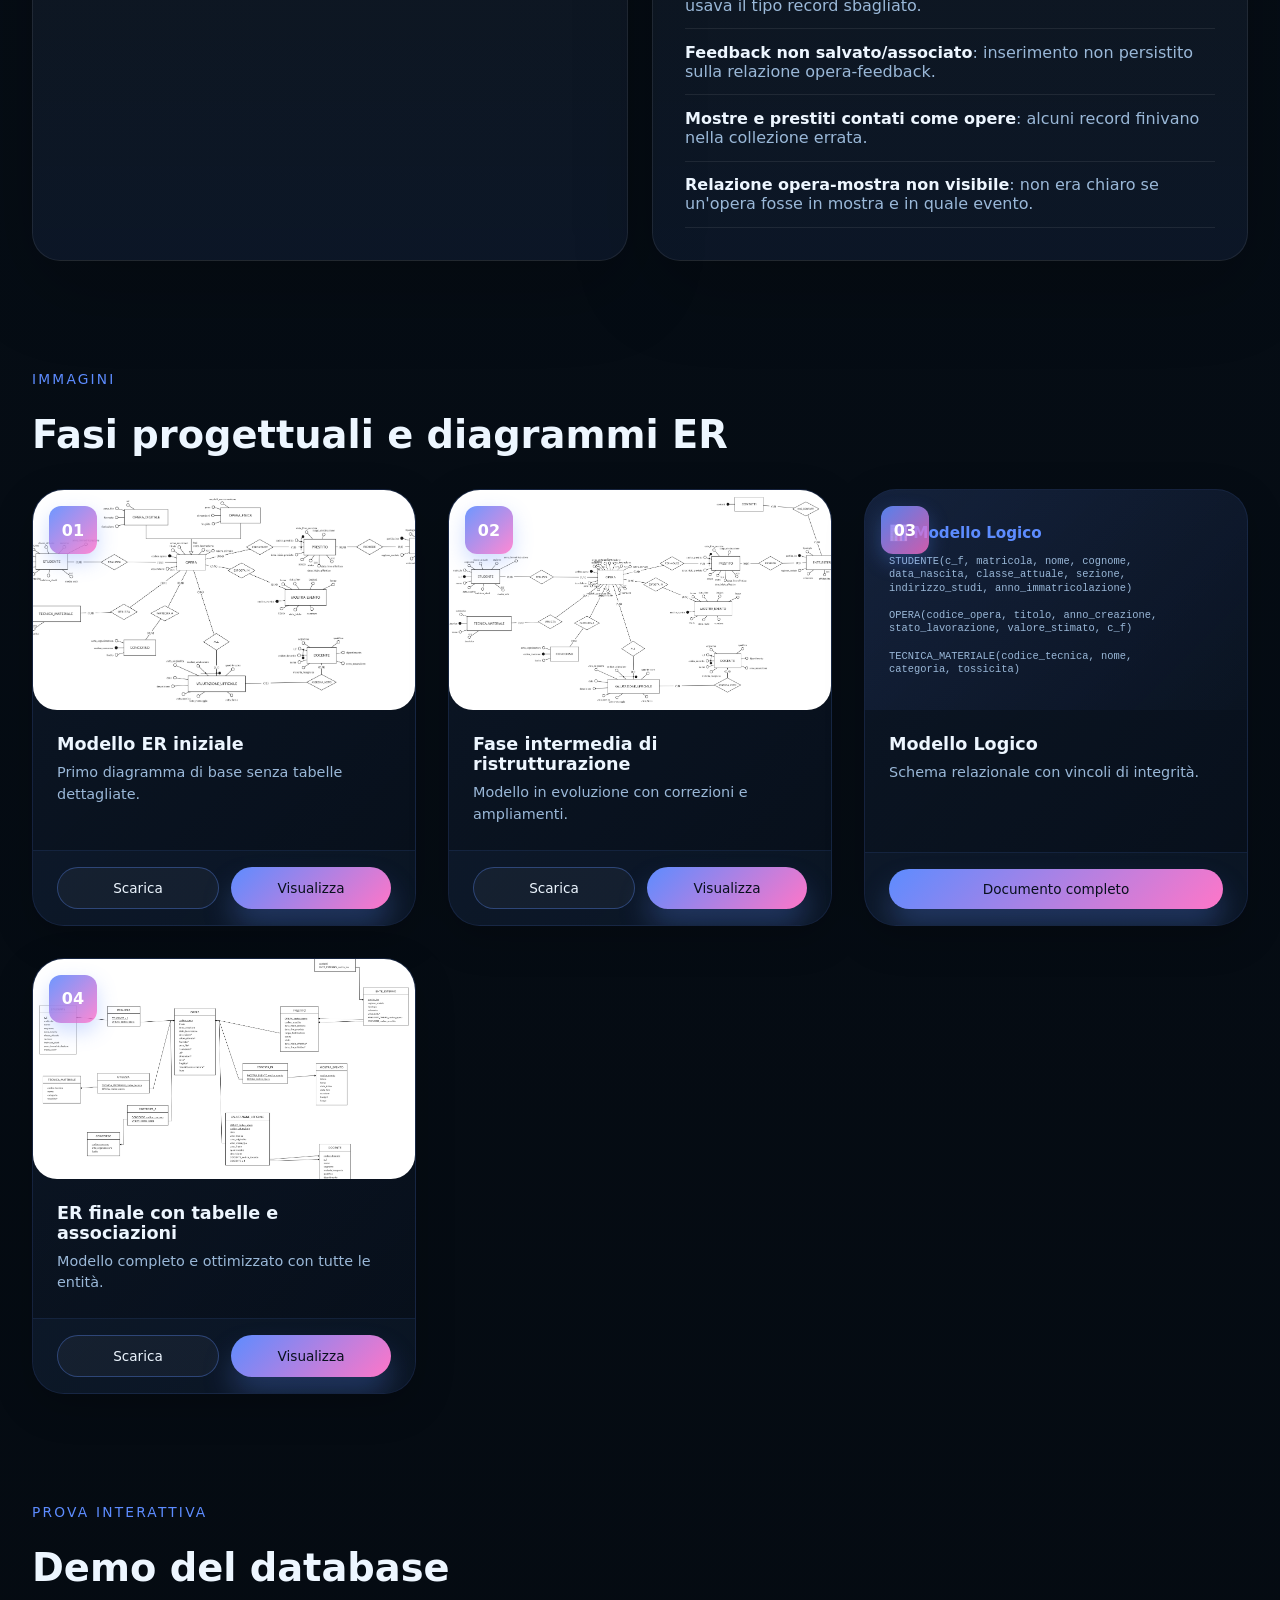
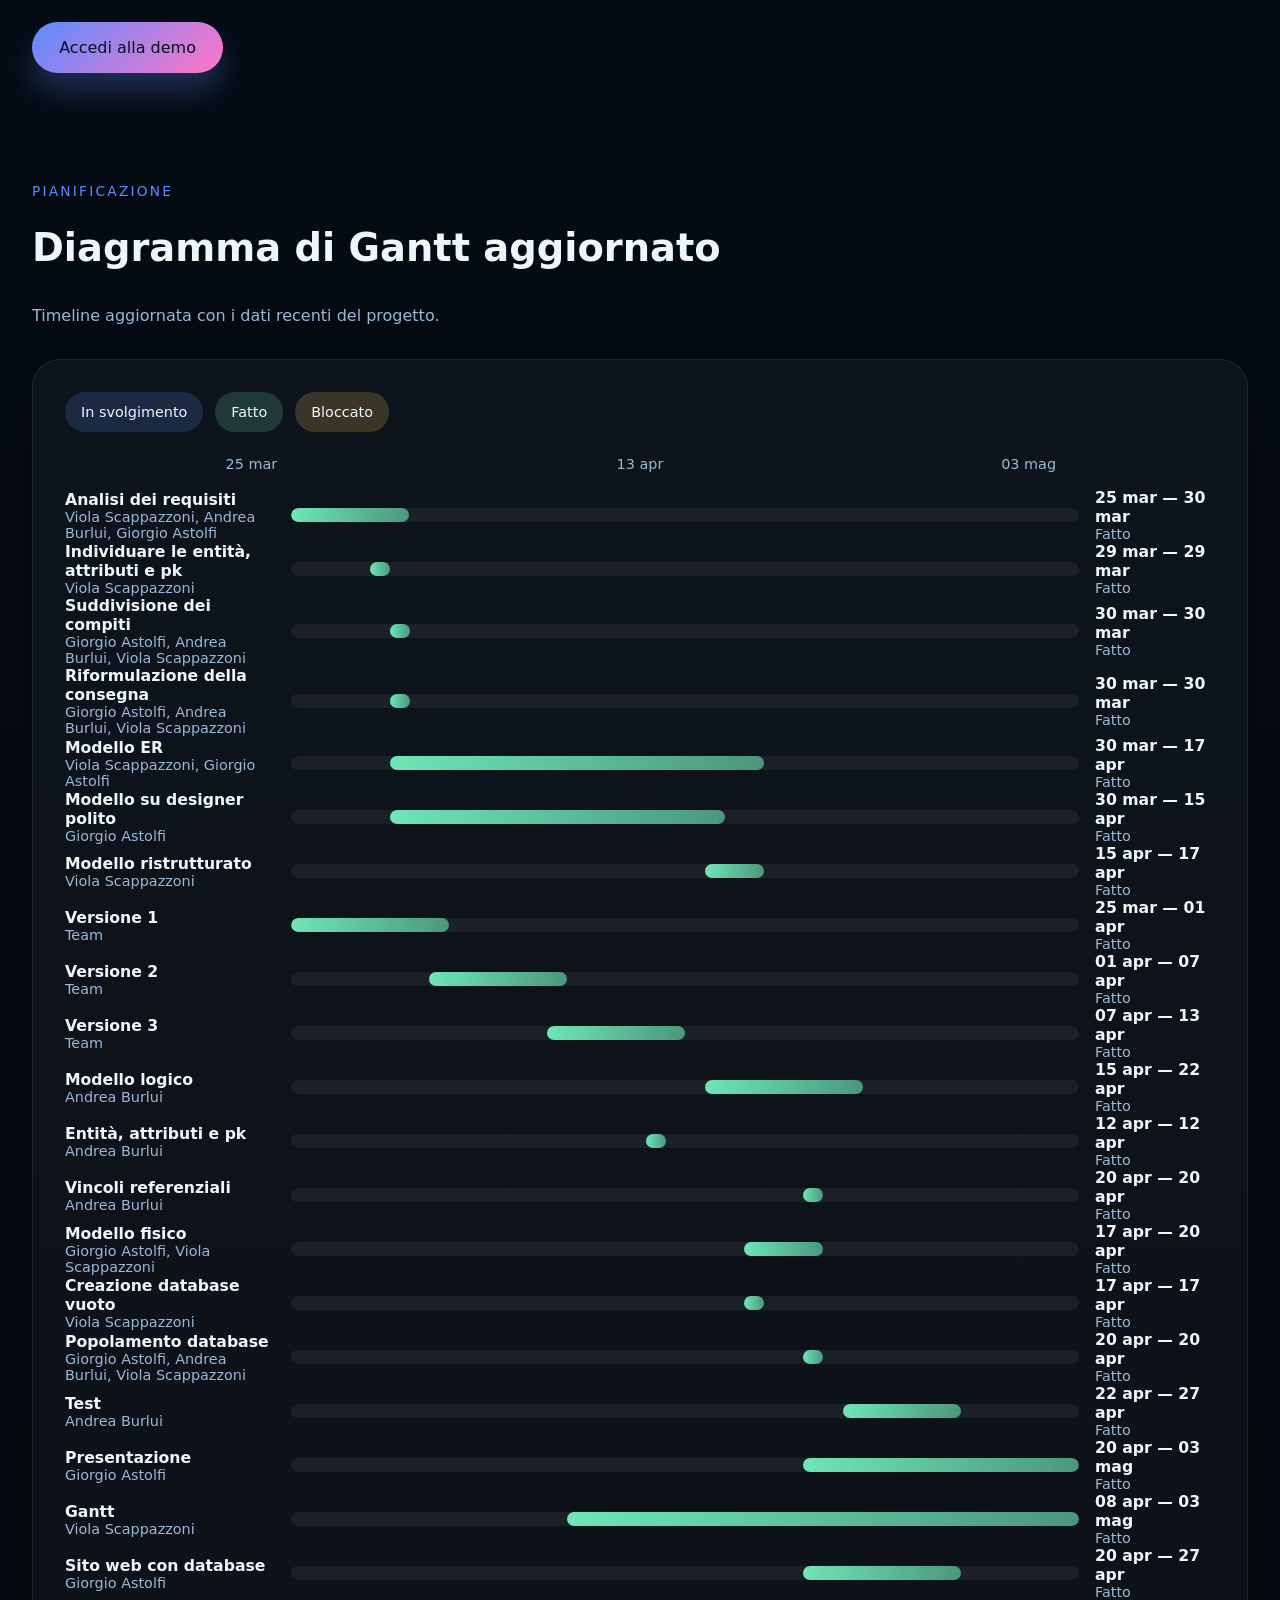
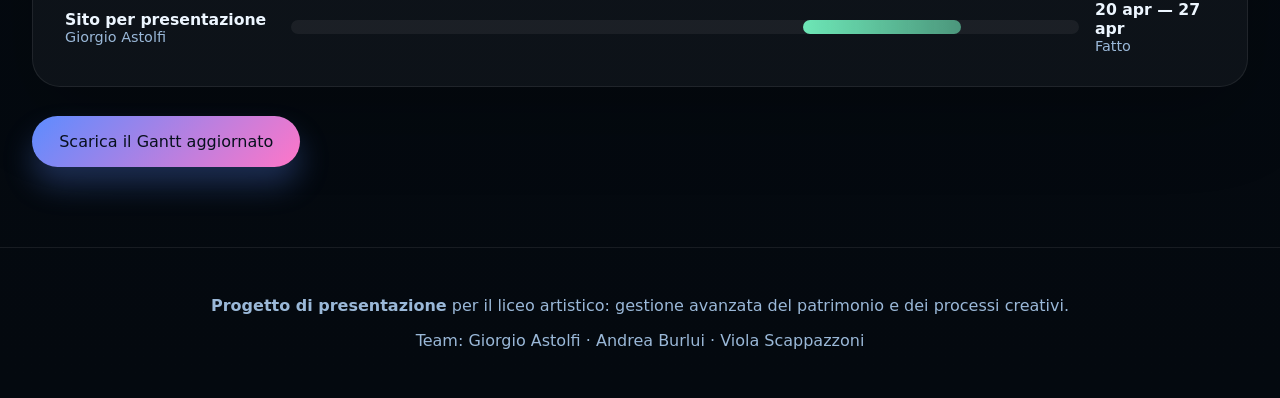
==== commit 338de73e: "modificato il nome su sito main" ====
--- a/index.html
+++ b/index.html
@@ -10,7 +10,7 @@
   <header class="hero">
     <div class="hero__content">
       <span class="eyebrow">Progetto liceo artistico</span>
-      <h1>Gestione avanzata del patrimonio creativo</h1>
+      <h1>📚 Norbi Archive</h1>
       <p>Presentazione del progetto di gestione del patrimonio artistico.</p>
       <div class="hero__meta">
         <strong>Fatto da:</strong>
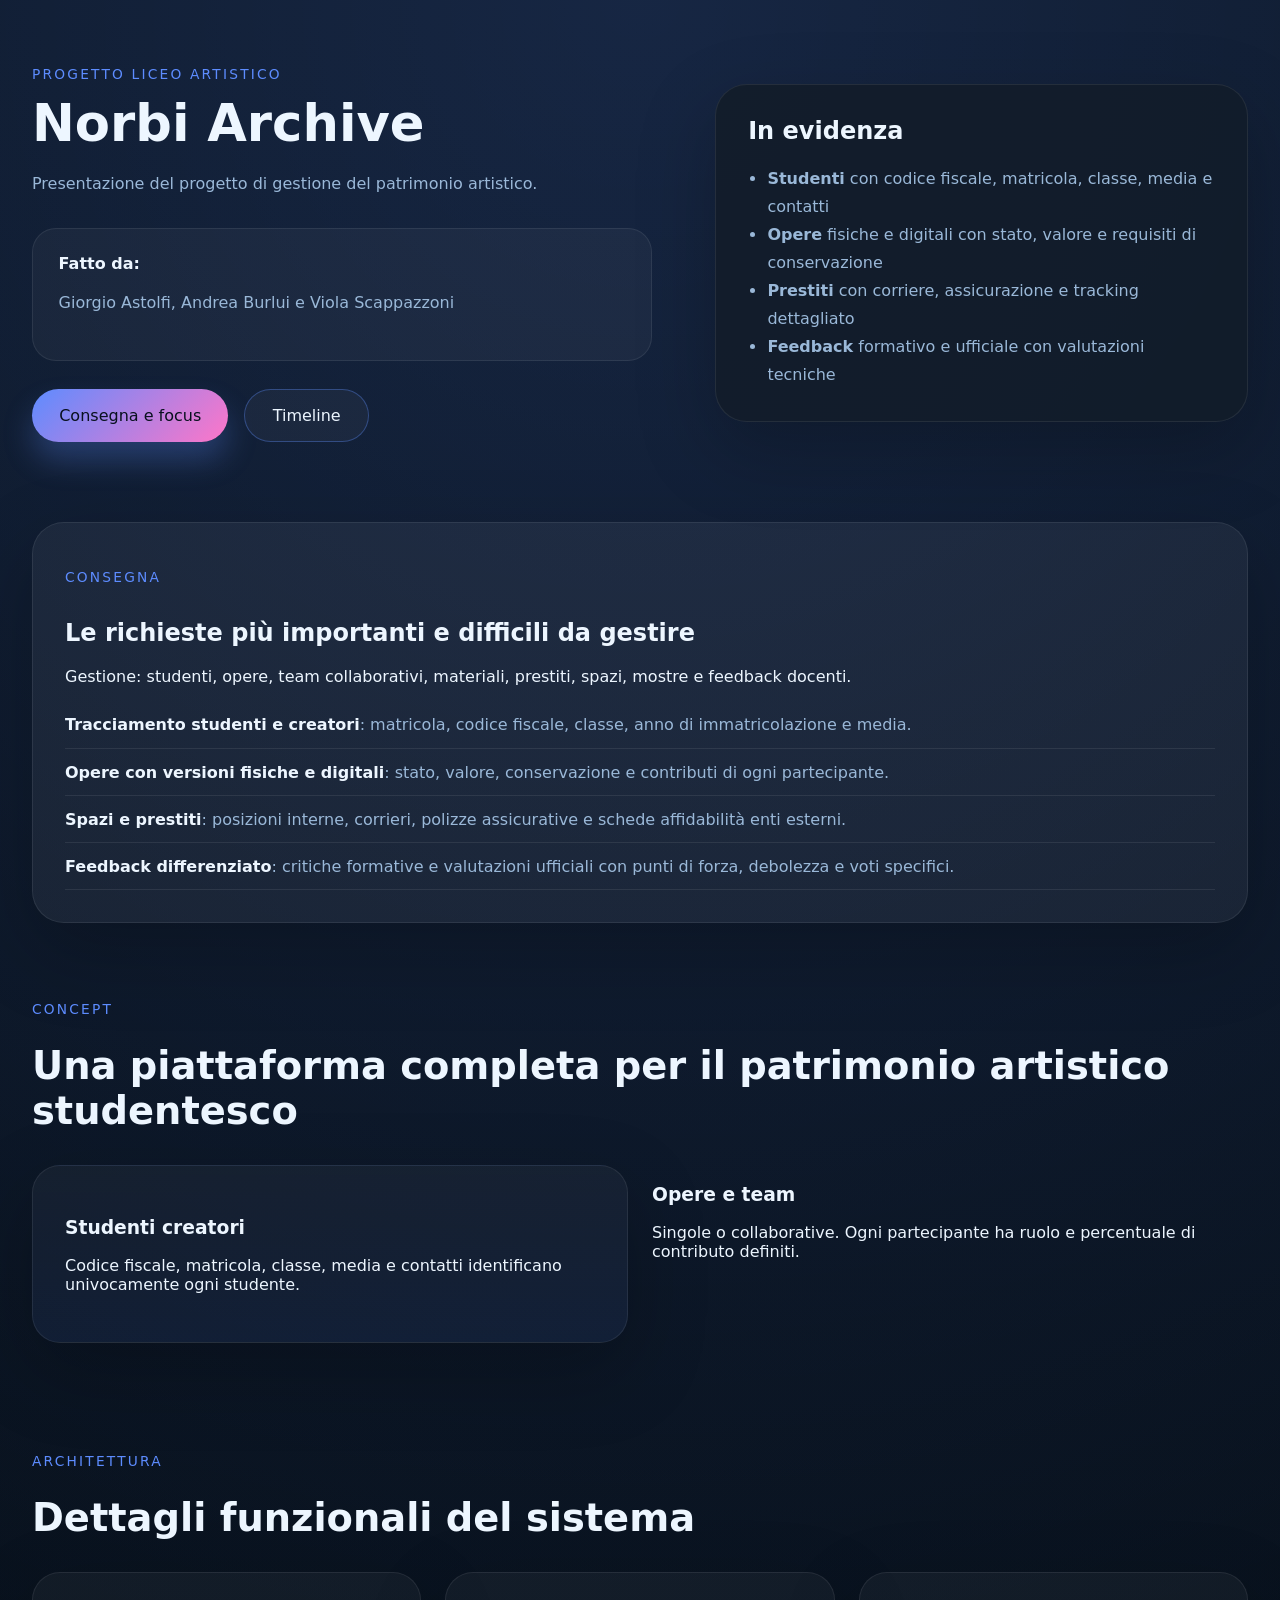
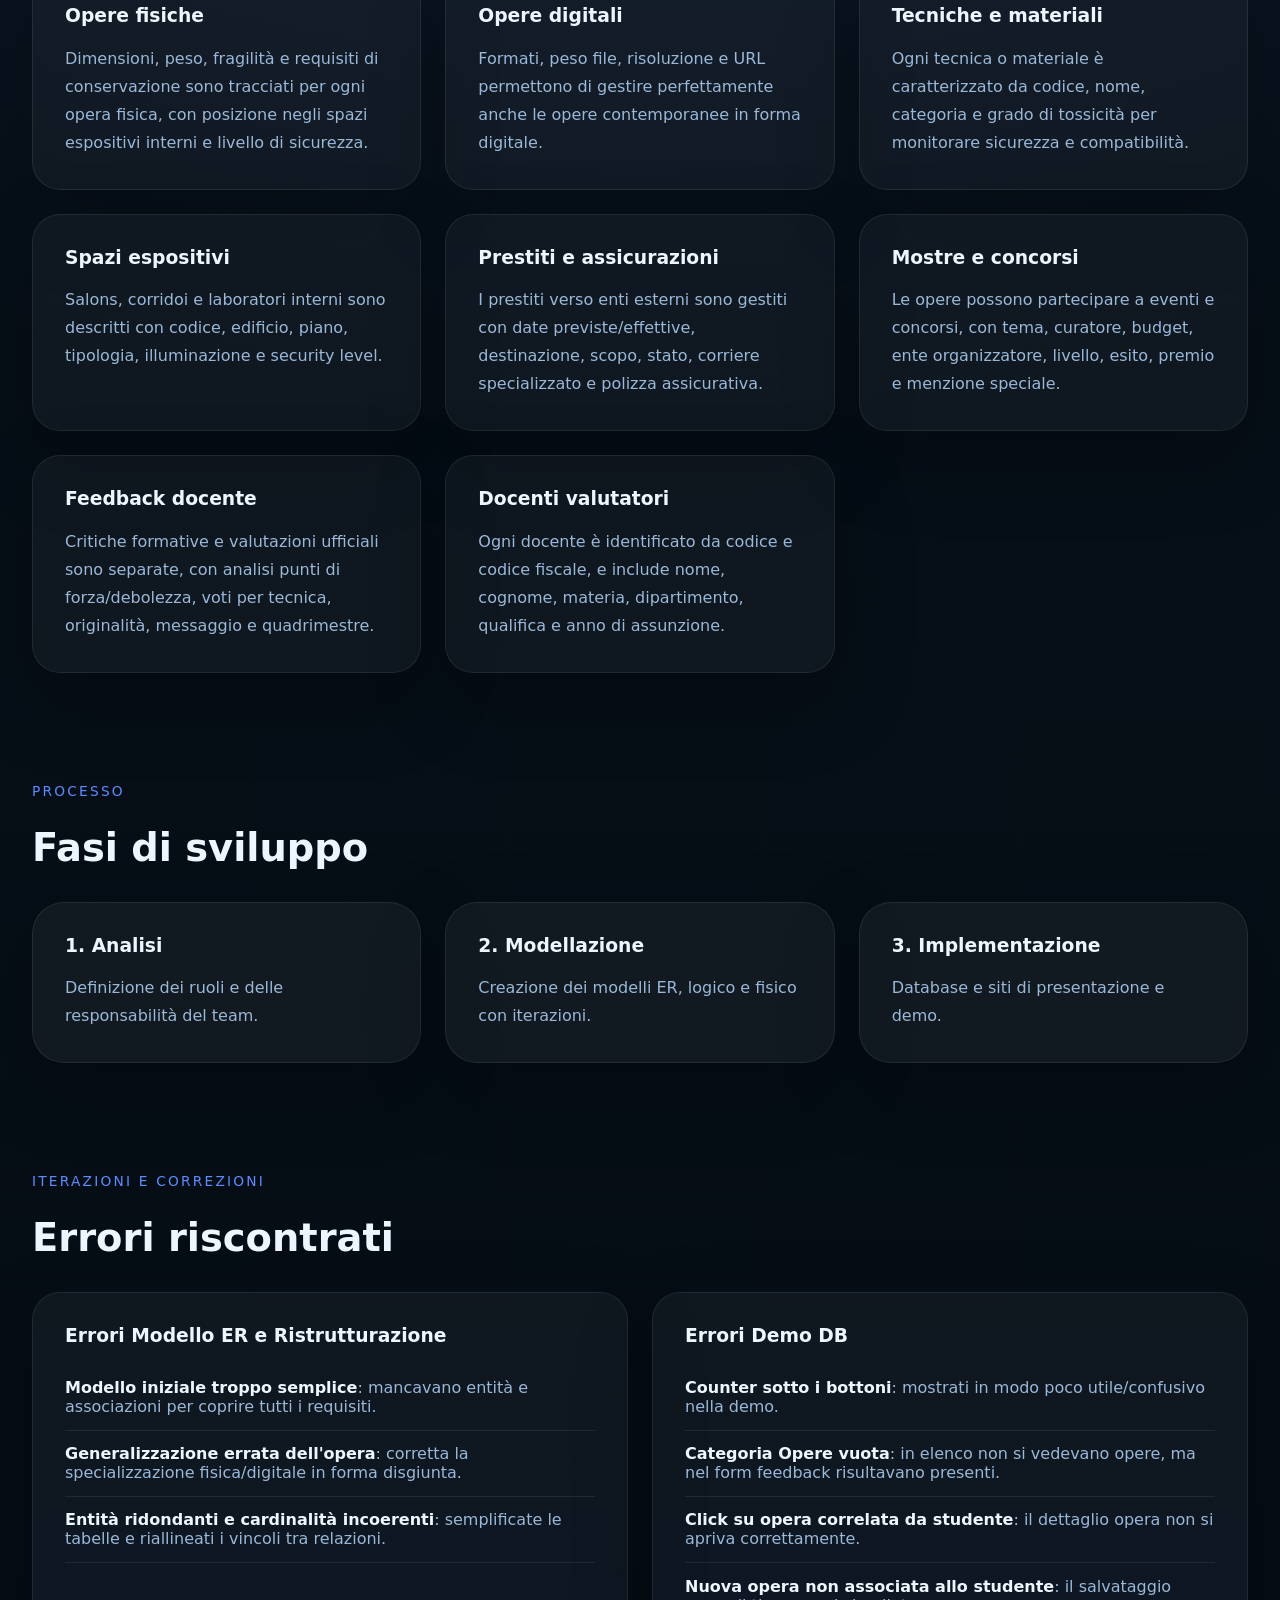
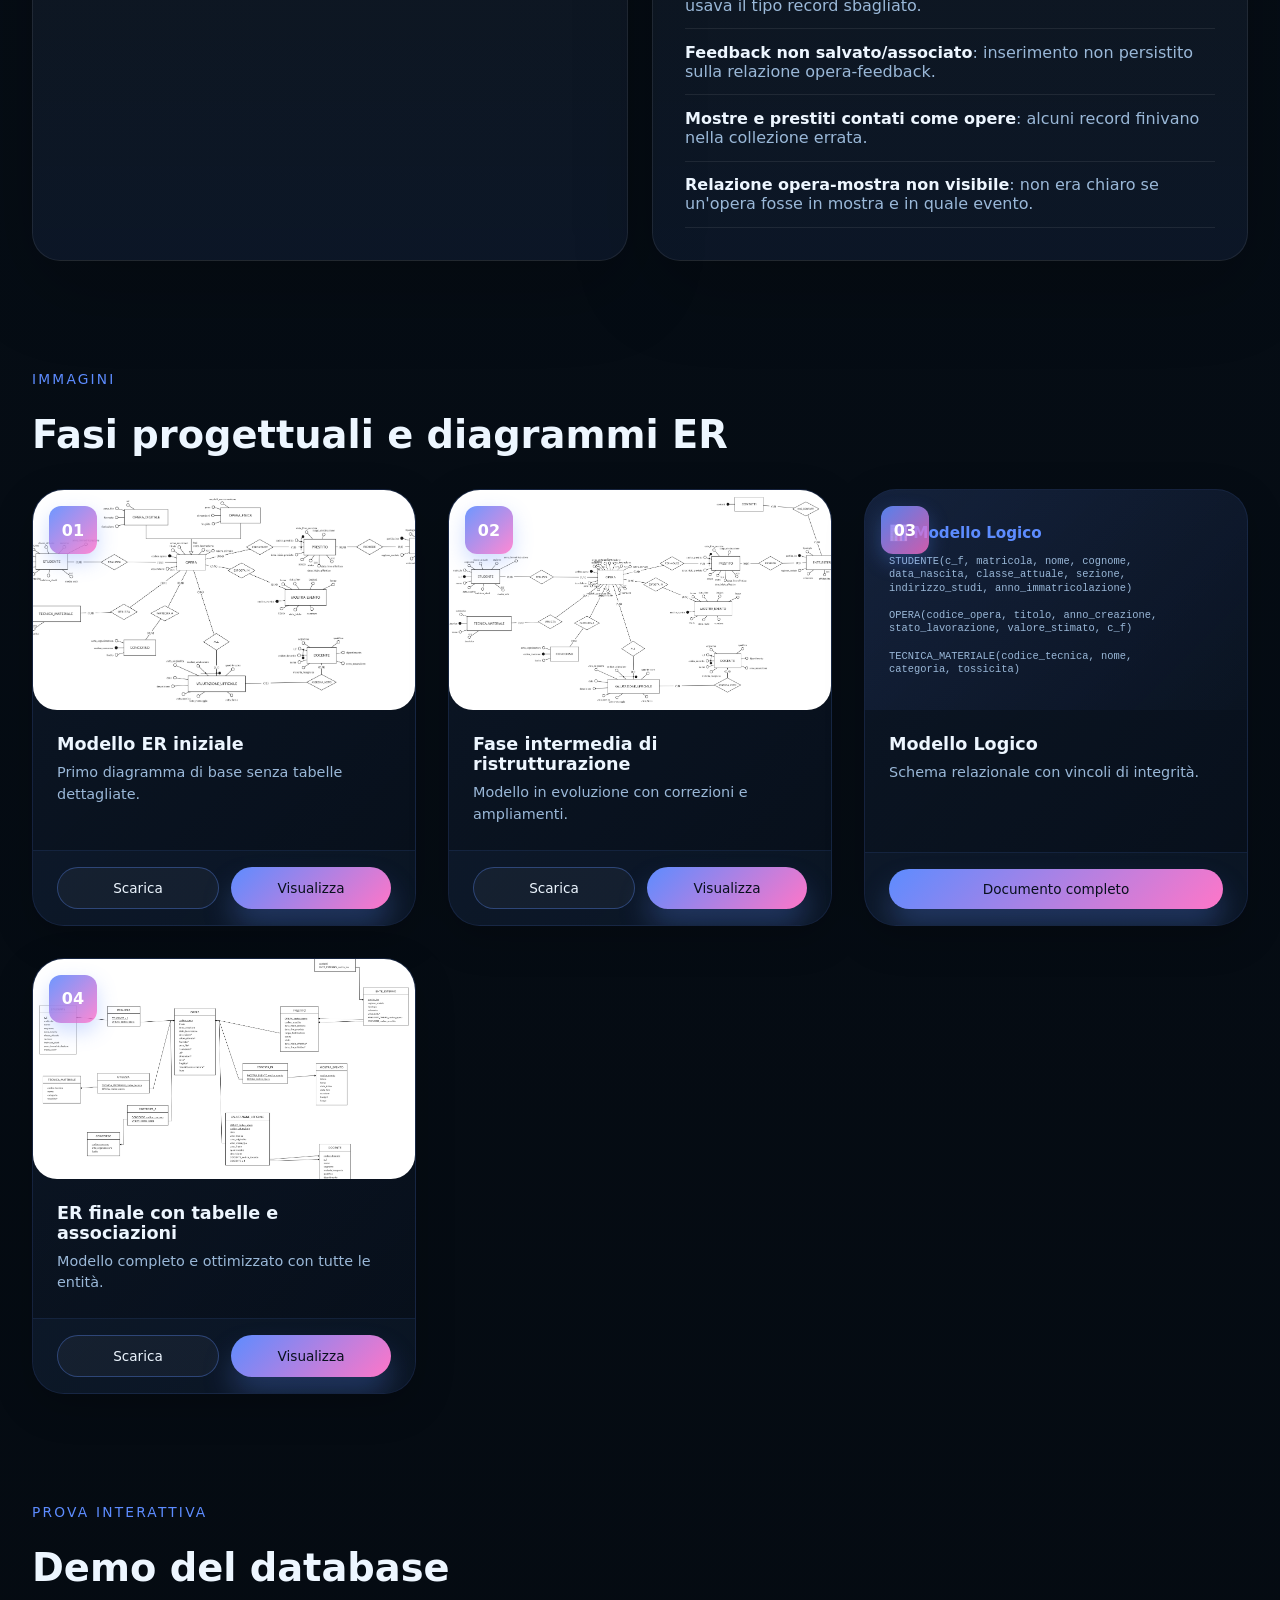
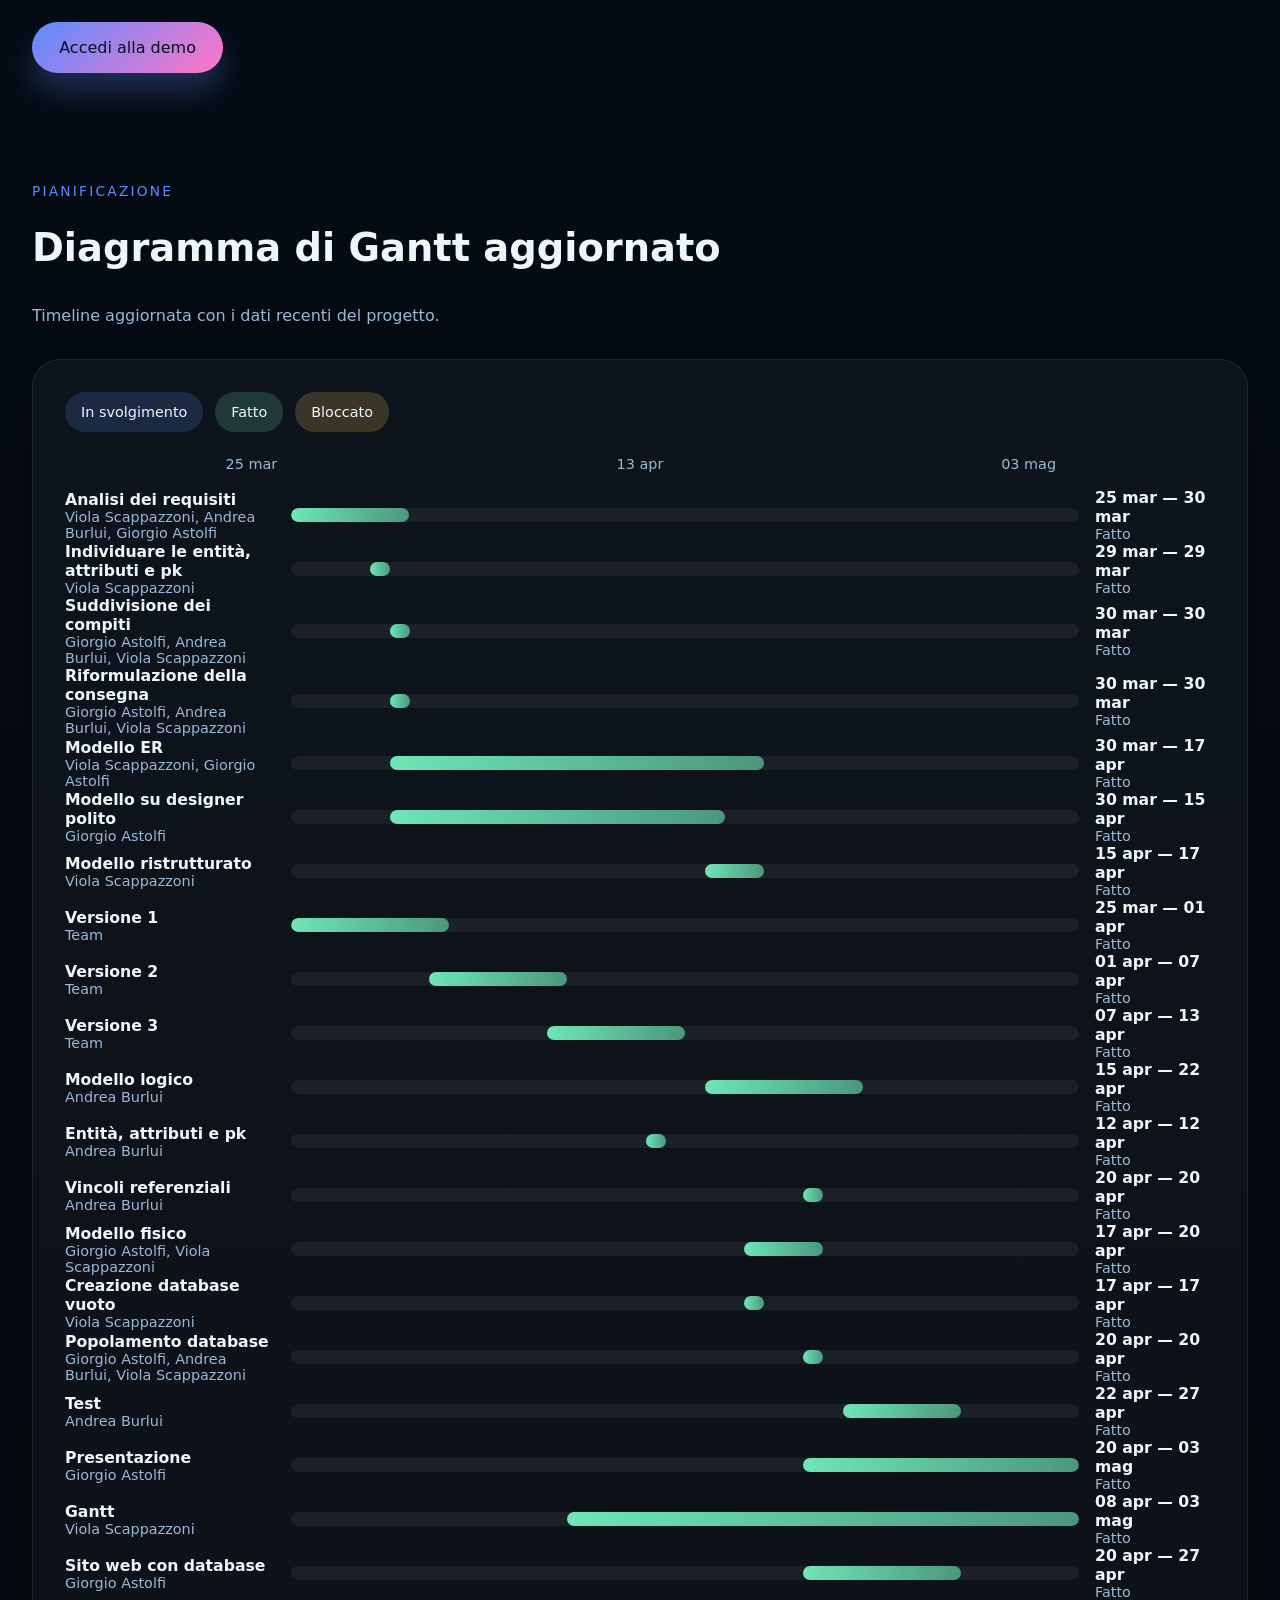
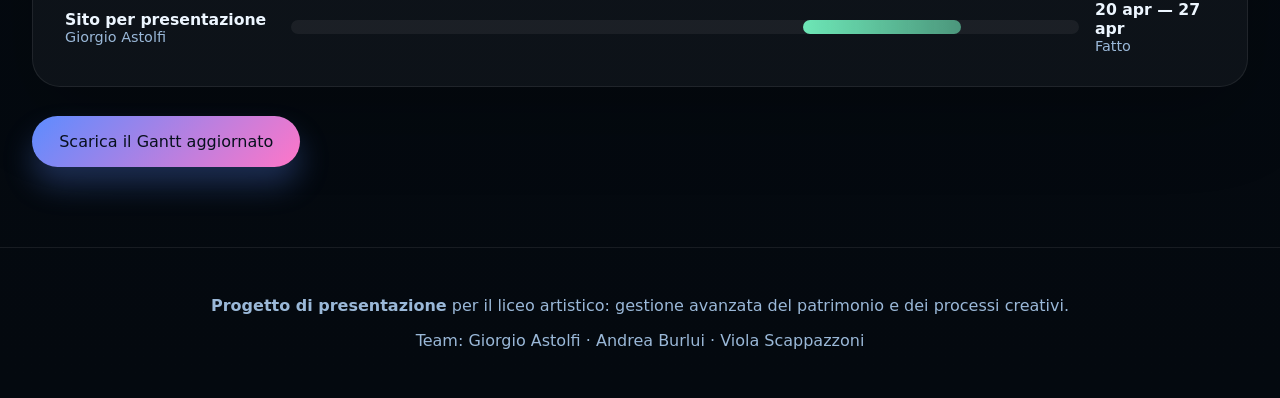
==== commit f91873ef: "nome sito main modificato senza emoji (spazio insufficiente)" ====
--- a/index.html
+++ b/index.html
@@ -10,7 +10,7 @@
   <header class="hero">
     <div class="hero__content">
       <span class="eyebrow">Progetto liceo artistico</span>
-      <h1>📚 Norbi Archive</h1>
+      <h1>Norbi Archive</h1>
       <p>Presentazione del progetto di gestione del patrimonio artistico.</p>
       <div class="hero__meta">
         <strong>Fatto da:</strong>
